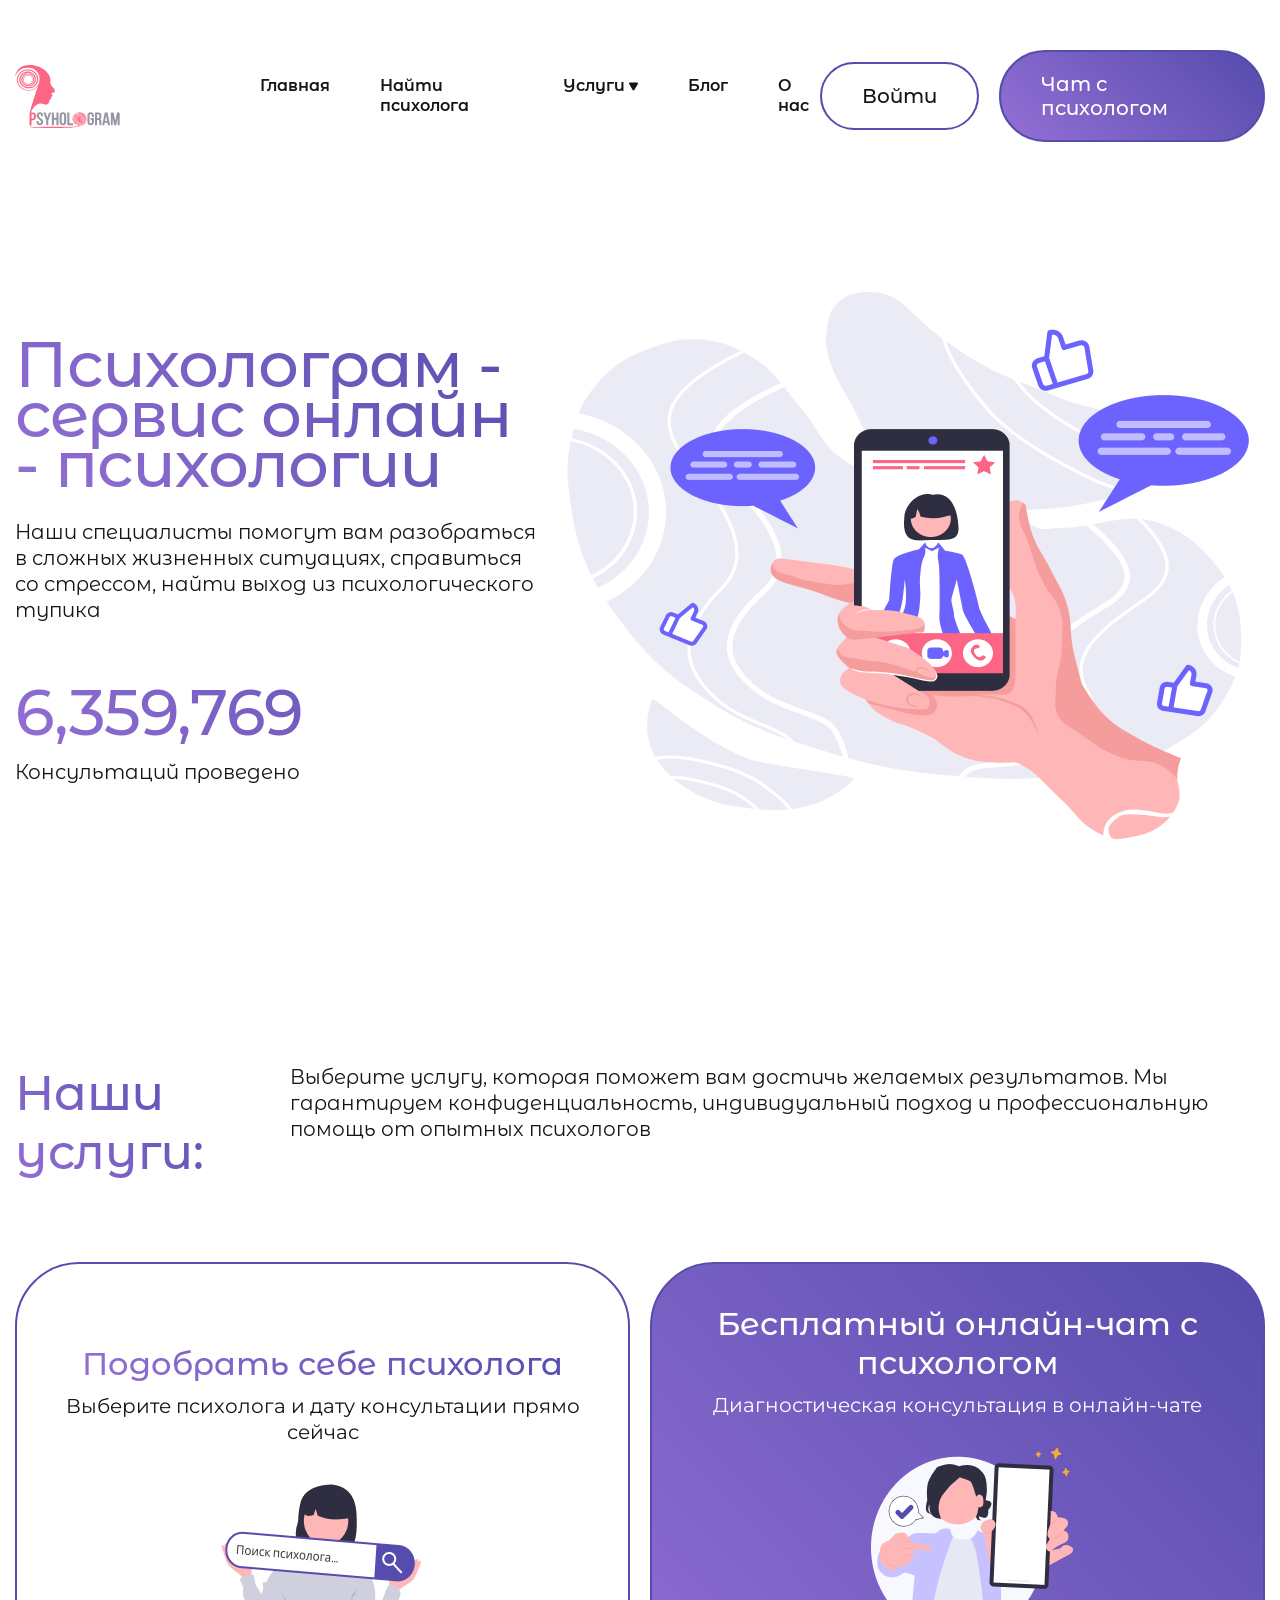
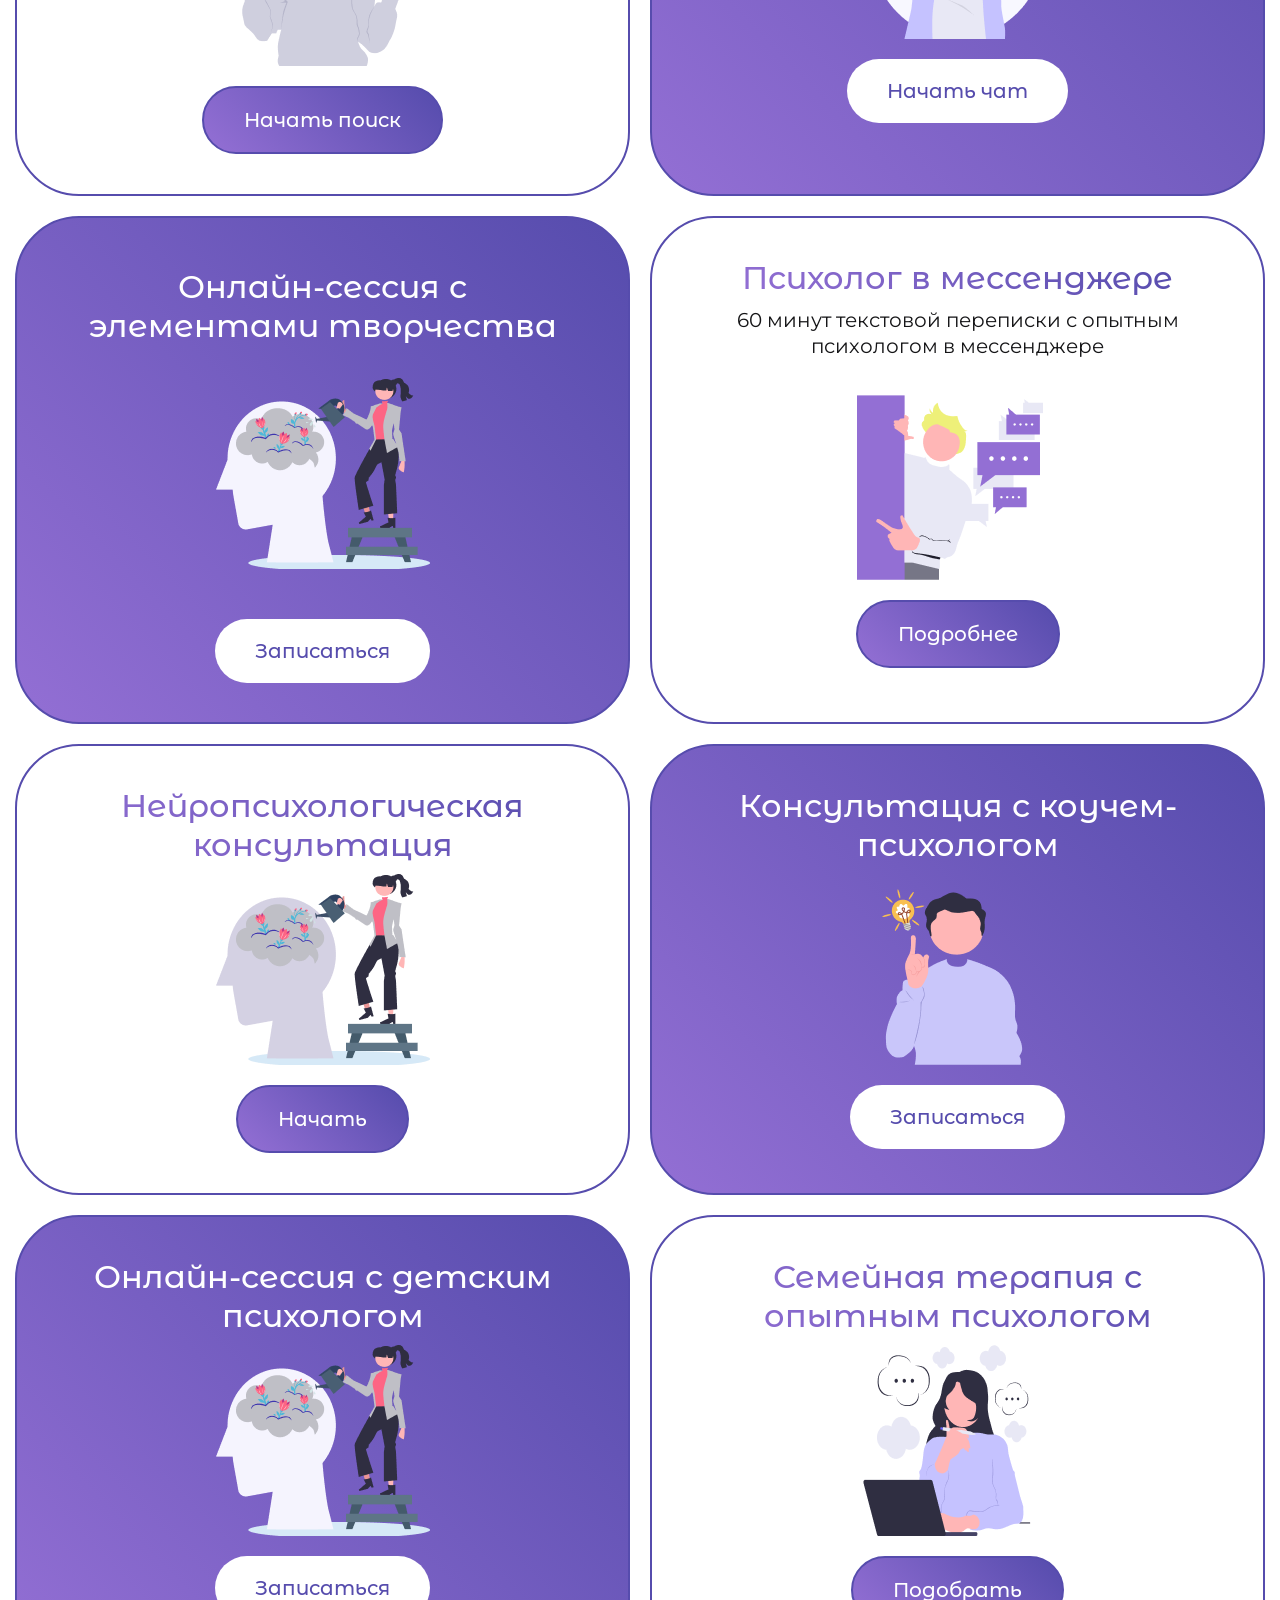
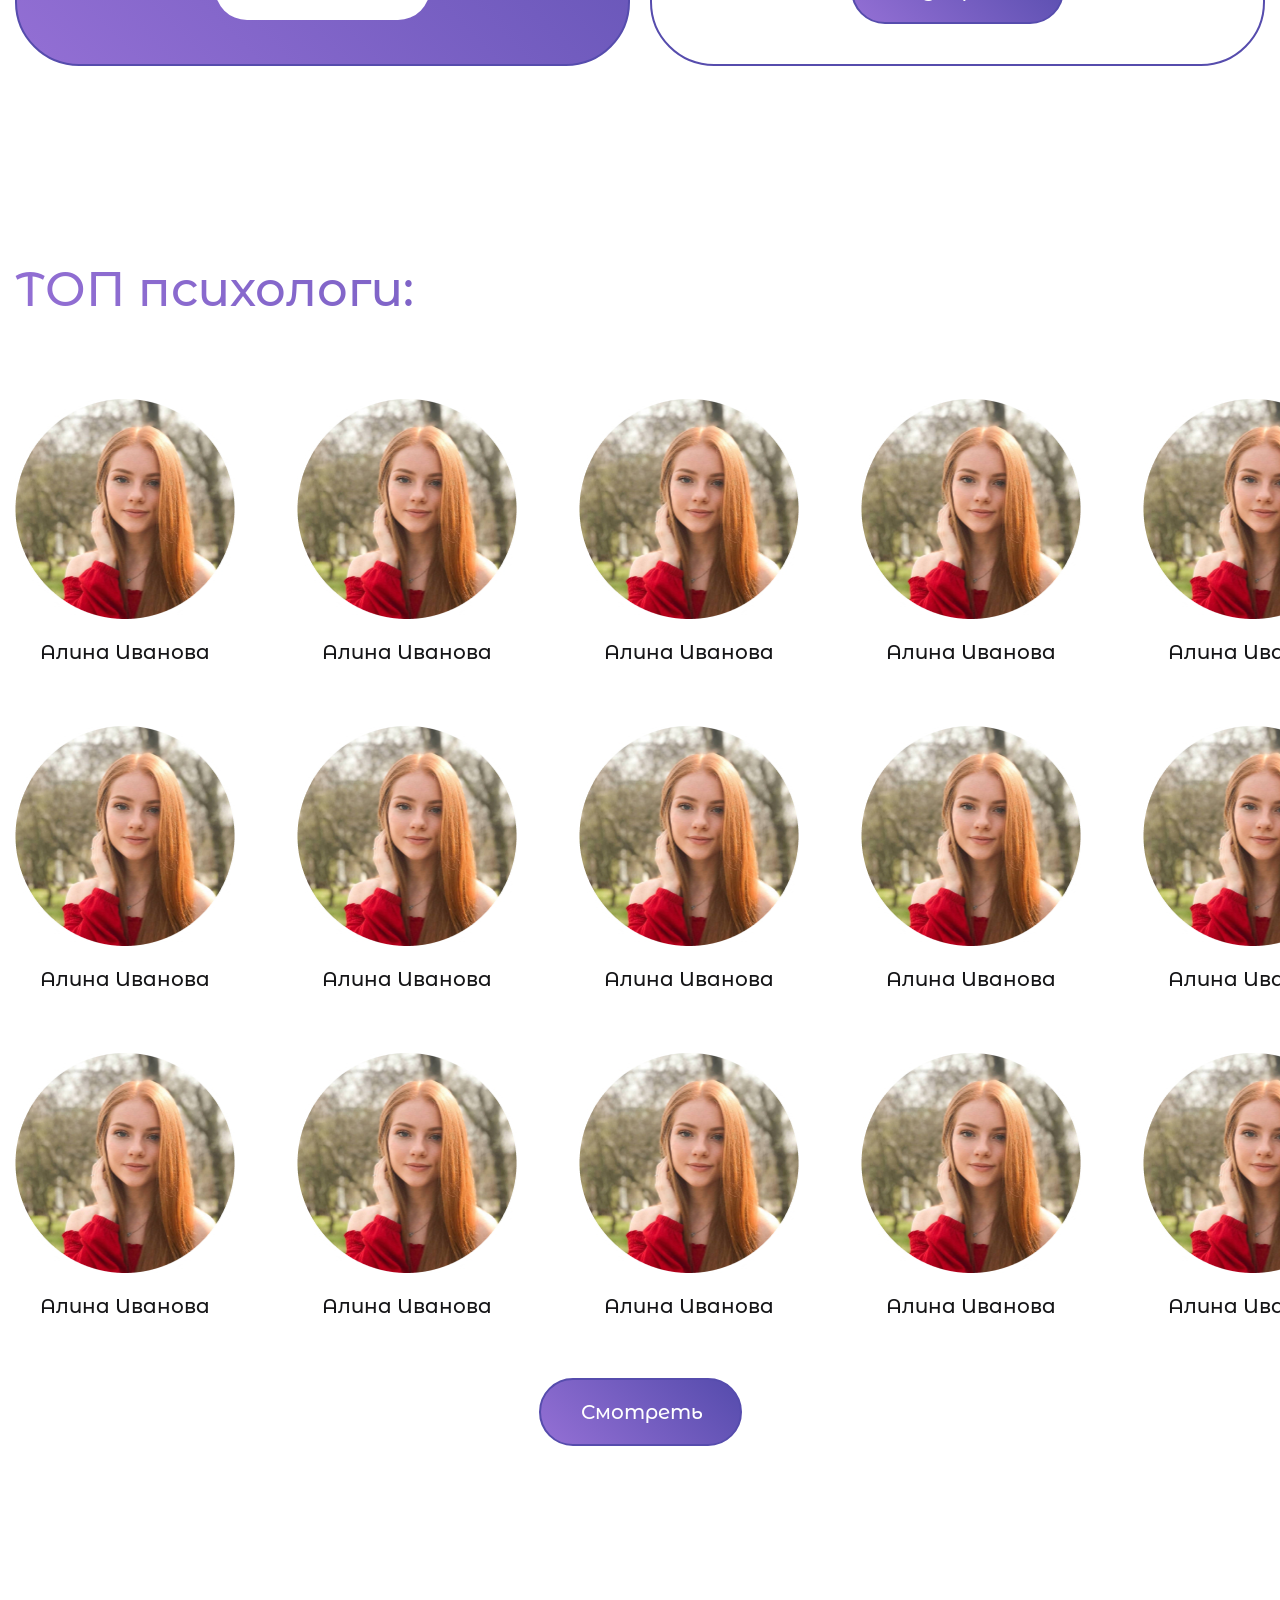
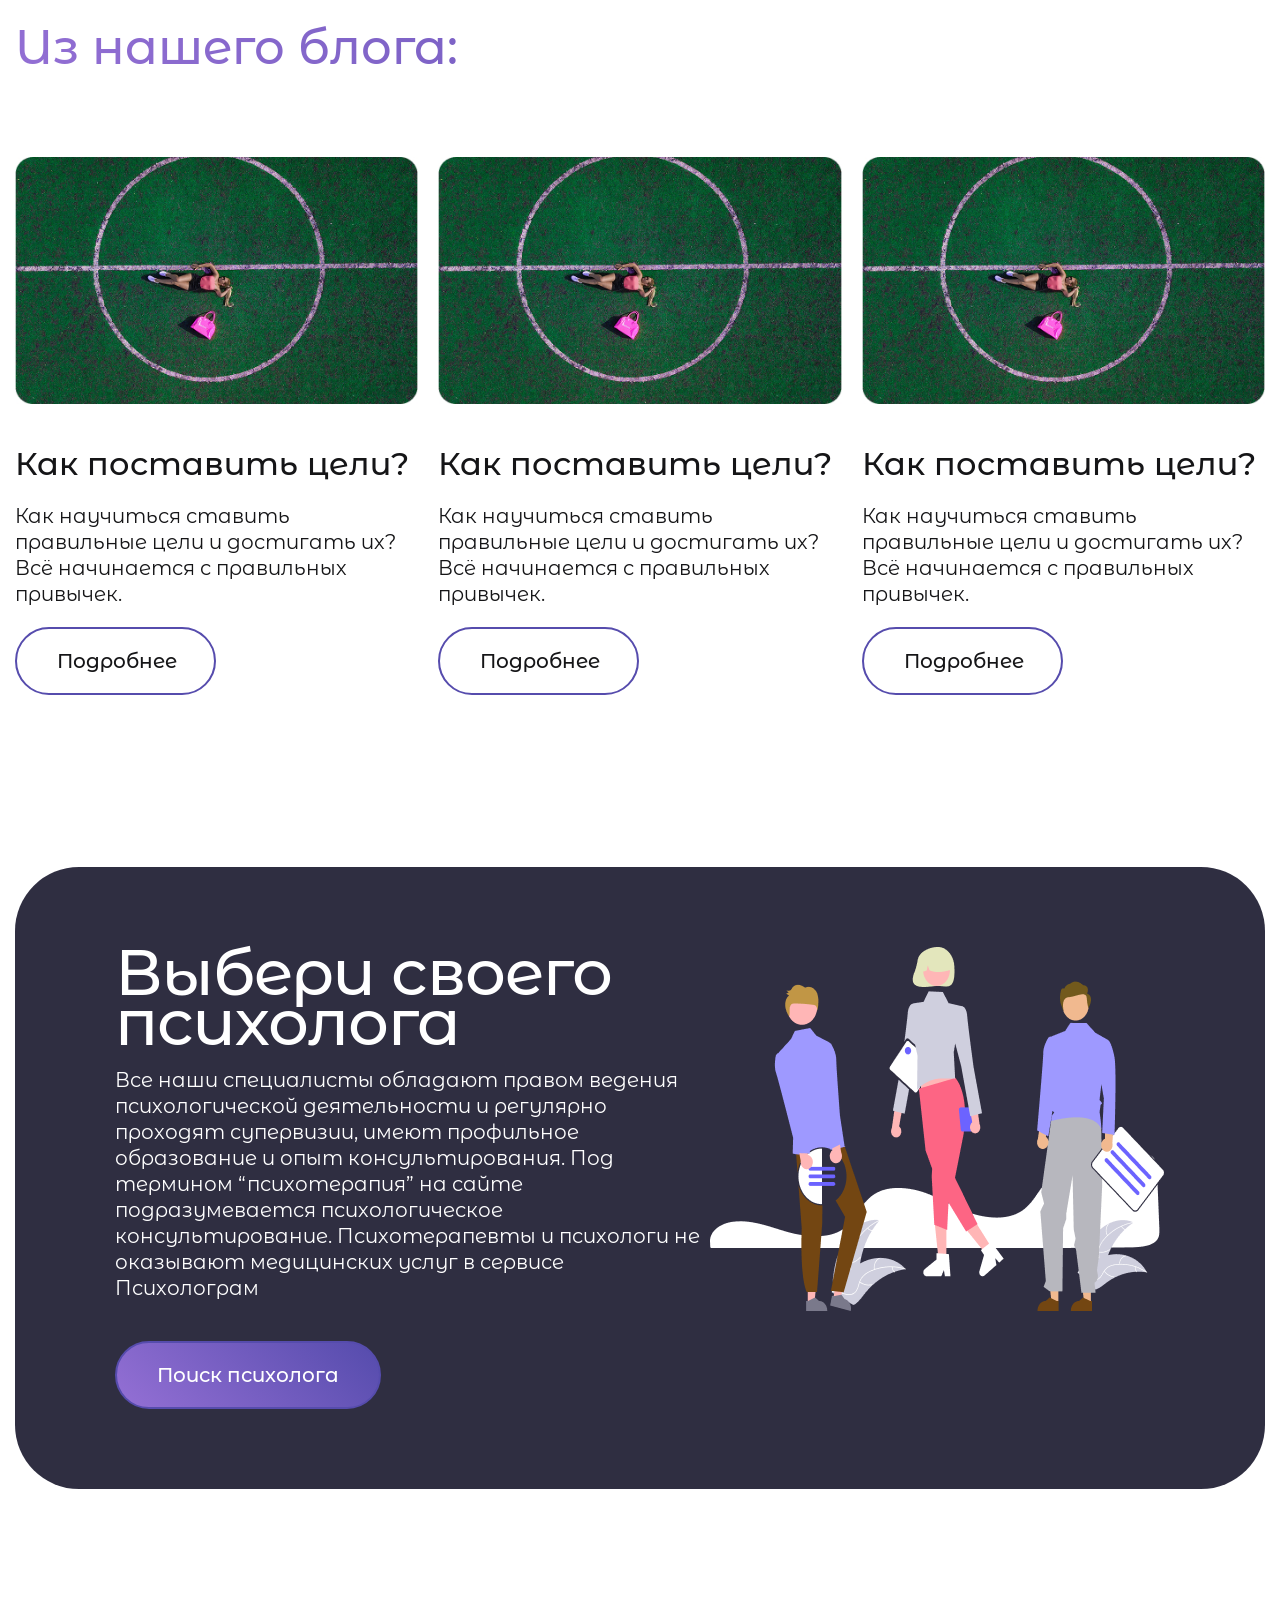
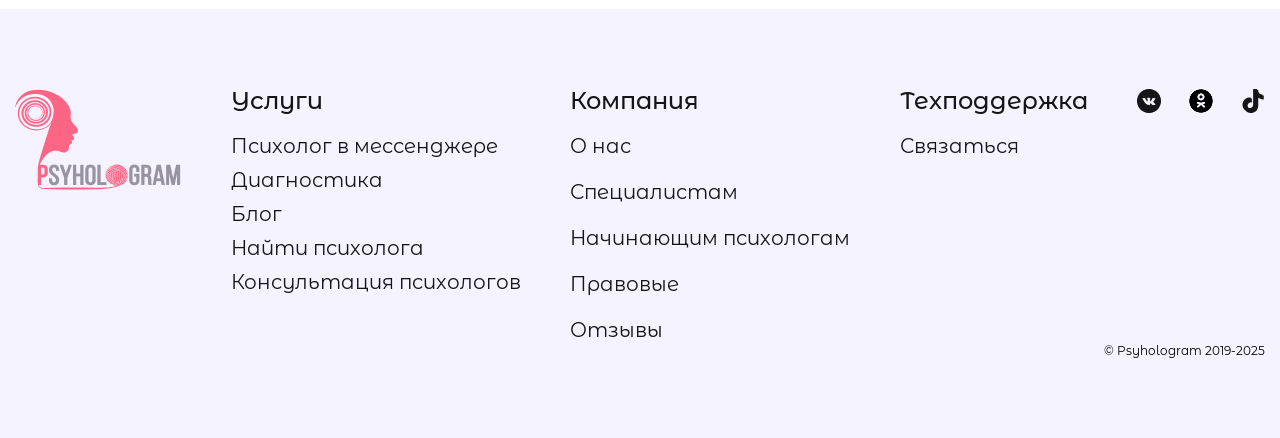
==== index.html @ 6179202c "Created pc version page" ====
<!DOCTYPE html>
<html lang="en">
<head>
  <meta charset="UTF-8">
  <meta name="viewport" content="width=device-width, initial-scale=1.0">
  <title>psyhogram</title>
  <link rel="stylesheet" href="assets/css/main.css">
</head>
<body class="body">
  <div class="wrapper">
    <header class="header">
      <div class="header__inner">
        <div class="header__container container">
          <div class="header__wrap">
            <a class="header__logo" href="#">
              <img src="assets/image/logo.svg" alt="">
            </a>
            <nav class="header__nav">
              <ul class="header__nav-list">
                <li class="header__nav-item">
                  <a href="#" class="header__nav-link text-item text-hover-link">Главная</a>
                </li>
                <li class="header__nav-item">
                  <a href="#" class="header__nav-link text-item text-hover-link">Найти психолога</a>
                </li>
                <li class="header__nav-item">
                  <a href="#" class="header__nav-link text-item header__dropdown text-hover-link">
                    <div class="header__dropdown">
                      Услуги
                      <svg width="9" height="9" viewBox="0 0 9 9" fill="none" xmlns="http://www.w3.org/2000/svg">
                        <path d="M5.36603 8C4.98113 8.66667 4.01887 8.66667 3.63397 8L0.169873 2C-0.215027 1.33333 0.266099 0.5 1.0359 0.5L7.9641 0.5C8.7339 0.5 9.21503 1.33333 8.83013 2L5.36603 8Z" fill="#151517"/>
                      </svg>     
                      <nav class="header__dropdown-nav">
                        <ul class="header__dropdown__list">
                          <li class="header__dropdown__item">
                            <a class="header__dropdown__link text-item text-item-regular" href="#">Психолог в мессенджере</a>
                          </li>
                          <li class="header__dropdown__item">
                            <a class="header__dropdown__link text-item text-item-regular" href="#">Творчество+психолог</a>
                          </li>
                          <li class="header__dropdown__item">
                            <a class="header__dropdown__link text-item text-item-regular" href="#">Семейная терапия</a>
                          </li>
                          <li class="header__dropdown__item">
                            <a class="header__dropdown__link text-item text-item-regular" href="#">Детский психолог</a>
                          </li>
                          <li class="header__dropdown__item">
                            <a class="header__dropdown__link text-item text-item-regular" href="#">Нейропсихолог</a>
                          </li>
                          <li class="header__dropdown__item">
                            <a class="header__dropdown__link text-item text-item-regular" href="#">Психокоучинг</a>
                          </li>
                        </ul>
                      </nav>  
                    </div>                                  
                  </a>
                </li>
                <li class="header__nav-item">
                  <a href="#" class="header__nav-link text-item text-hover-link">Блог</a>
                </li>
                <li class="header__nav-item">
                  <a href="#" class="header__nav-link text-item text-hover-link">О нас</a>
                </li>
              </ul>
            </nav>
          </div>
          <div class="header__btn">
            <a class="header__button button button-transparent" href="#">Войти</a>
            <a class="header__button button button-blueviolet" href="#">Чат с психологом</a>
          </div>
        </div>
      </div>
    </header>
    <main class="main">
      <section class="hero">
        <div class="hero__inner">
          <div class="hero__container container">
            <div class="hero__info">
              <h1 class="hero__title text-title-h1">Психолограм - сервис онлайн - психологии</h1>
              <p class="hero__description text-p">Наши специалисты помогут вам разобраться в сложных жизненных ситуациях, справиться со стрессом, найти выход из психологического тупика </p>
              <div class="hero__stat">
                <span class="hero__stat-number text-title-h1">6,359,769</span>
                <p class="hero__stat-description text-p">Консультаций проведено</p>
              </div>
            </div>
            <div class="hero__img">
              <img src="assets/image/hero.png" alt="">
            </div>
          </div>
        </div>
      </section>
      <section class="services">
        <div class="services__container container">
          <div class="services__head">
            <h2 class="services__title text-title-h2">Наши услуги:</h2>
            <p class="services__description text-p">Выберите услугу, которая поможет вам достичь желаемых результатов. Мы гарантируем конфиденциальность, индивидуальный подход и профессиональную помощь от опытных психологов</p>
          </div>
          <ul class="services__list">
            <li class="services__card services__card-one search__card-white">
              <h3 class="services__card-title text-title-h3">Подобрать себе психолога</h3>
              <p class="services__card-description text-p">Выберите психолога и дату консультации прямо сейчас</p>
              <div class="services__card-image">
                <img src="assets/image/services/1.png" alt="">
              </div>        
              <a class="services__card-link button button-blueviolet" href="#">Начать поиск</a>
            </li>
            <li class="services__card services__card-blue">
              <h3 class="services__card-title text-title-h3">Бесплатный онлайн-чат с психологом </h3>
              <p class="services__card-description text-p">Диагностическая консультация в онлайн-чате</p>
              <div class="services__card-image">
                <img src="assets/image/services/2.png" alt="">
              </div>        
              <a class="services__card-link button button-white" href="#">Начать чат</a>
            </li>
            <li class="services__card services__card-blue services__card-three">
              <h3 class="services__card-title text-title-h3">Онлайн-сессия с элементами творчества</h3>
              <div class="services__card-image">
                <img src="assets/image/services/3.png" alt="">
              </div>        
              <a class="services__card-link button button-white" href="#">Записаться</a>
            </li>
            <li class="services__card search__card-white">
              <h3 class="services__card-title text-title-h3">Психолог в мессенджере</h3>
              <p class="services__card-description text-p">60 минут текстовой переписки с опытным психологом в мессенджере</p>
              <div class="services__card-image">
                <img src="assets/image/services/4.png" alt="">
              </div>        
              <a class="services__card-link button button-blueviolet" href="#">Подробнее</a>
            </li>
            <li class="services__card search__card-white">
              <h3 class="services__card-title text-title-h3">Нейропсихологическая консультация</h3>
              <div class="services__card-image">
                <img src="assets/image/services/5.png" alt="">
              </div>        
              <a class="services__card-link button button-blueviolet" href="#">Начать</a>
            </li>
            <li class="services__card services__card-blue">
              <h3 class="services__card-title text-title-h3">Консультация с коучем-психологом</h3>
              <div class="services__card-image">
                <img src="assets/image/services/6.png" alt="">
              </div>        
              <a class="services__card-link button button-white" href="#">Записаться</a>
            </li>
            <li class="services__card services__card-blue">
              <h3 class="services__card-title text-title-h3">Онлайн-сессия с детским психологом</h3>
              <div class="services__card-image">
                <img src="assets/image/services/3.png" alt="">
              </div>        
              <a class="services__card-link button button-white" href="#">Записаться</a>
            </li>
            <li class="services__card search__card-white">
              <h3 class="services__card-title text-title-h3">Семейная терапия с опытным психологом</h3>
              <div class="services__card-image">
                <img src="assets/image/services/8.png" alt="">
              </div>        
              <a class="services__card-link button button-blueviolet" href="#">Подобрать</a>
            </li>
          </ul>
        </div>
      </section>
      <section class="top-psychologists">
        <div class="top-psychologists__inner">
          <div class="top-psychologists__container container">
            <h2 class="top-psychologists__title text-title-h2">ТОП психологи:</h2>
            <ul class="top-psychologists__list">
              <li class="top-psychologists__list-card">
                <div class="top-psychologists__list-image">
                  <img width="220" height="220" src="assets/image/top-psychologists/1.jpg" alt="">
                </div>
                <span class="top-psychologists__list-name text-p text-p-medium">Алина Иванова</span>
              </li>
              <li class="top-psychologists__list-card">
                <div class="top-psychologists__list-image">
                  <img width="220" height="220" src="assets/image/top-psychologists/1.jpg" alt="">
                </div>
                <span class="top-psychologists__list-name text-p text-p-medium">Алина Иванова</span>
              </li>
              <li class="top-psychologists__list-card">
                <div class="top-psychologists__list-image">
                  <img width="220" height="220" src="assets/image/top-psychologists/1.jpg" alt="">
                </div>
                <span class="top-psychologists__list-name text-p text-p-medium">Алина Иванова</span>
              </li>
              <li class="top-psychologists__list-card">
                <div class="top-psychologists__list-image">
                  <img width="220" height="220" src="assets/image/top-psychologists/1.jpg" alt="">
                </div>
                <span class="top-psychologists__list-name text-p text-p-medium">Алина Иванова</span>
              </li>
              <li class="top-psychologists__list-card">
                <div class="top-psychologists__list-image">
                  <img width="220" height="220" src="assets/image/top-psychologists/1.jpg" alt="">
                </div>
                <span class="top-psychologists__list-name text-p text-p-medium">Алина Иванова</span>
              </li>
              <li class="top-psychologists__list-card">
                <div class="top-psychologists__list-image">
                  <img width="220" height="220" src="assets/image/top-psychologists/1.jpg" alt="">
                </div>
                <span class="top-psychologists__list-name text-p text-p-medium">Алина Иванова</span>
              </li>
              <li class="top-psychologists__list-card">
                <div class="top-psychologists__list-image">
                  <img width="220" height="220" src="assets/image/top-psychologists/1.jpg" alt="">
                </div>
                <span class="top-psychologists__list-name text-p text-p-medium">Алина Иванова</span>
              </li>
              <li class="top-psychologists__list-card">
                <div class="top-psychologists__list-image">
                  <img width="220" height="220" src="assets/image/top-psychologists/1.jpg" alt="">
                </div>
                <span class="top-psychologists__list-name text-p text-p-medium">Алина Иванова</span>
              </li>
              <li class="top-psychologists__list-card">
                <div class="top-psychologists__list-image">
                  <img width="220" height="220" src="assets/image/top-psychologists/1.jpg" alt="">
                </div>
                <span class="top-psychologists__list-name text-p text-p-medium">Алина Иванова</span>
              </li>
              <li class="top-psychologists__list-card">
                <div class="top-psychologists__list-image">
                  <img width="220" height="220" src="assets/image/top-psychologists/1.jpg" alt="">
                </div>
                <span class="top-psychologists__list-name text-p text-p-medium">Алина Иванова</span>
              </li>
              <li class="top-psychologists__list-card">
                <div class="top-psychologists__list-image">
                  <img width="220" height="220" src="assets/image/top-psychologists/1.jpg" alt="">
                </div>
                <span class="top-psychologists__list-name text-p text-p-medium">Алина Иванова</span>
              </li>
              <li class="top-psychologists__list-card">
                <div class="top-psychologists__list-image">
                  <img width="220" height="220" src="assets/image/top-psychologists/1.jpg" alt="">
                </div>
                <span class="top-psychologists__list-name text-p text-p-medium">Алина Иванова</span>
              </li>
              <li class="top-psychologists__list-card">
                <div class="top-psychologists__list-image">
                  <img width="220" height="220" src="assets/image/top-psychologists/1.jpg" alt="">
                </div>
                <span class="top-psychologists__list-name text-p text-p-medium">Алина Иванова</span>
              </li>
              <li class="top-psychologists__list-card">
                <div class="top-psychologists__list-image">
                  <img width="220" height="220" src="assets/image/top-psychologists/1.jpg" alt="">
                </div>
                <span class="top-psychologists__list-name text-p text-p-medium">Алина Иванова</span>
              </li>
              <li class="top-psychologists__list-card">
                <div class="top-psychologists__list-image">
                  <img width="220" height="220" src="assets/image/top-psychologists/1.jpg" alt="">
                </div>
                <span class="top-psychologists__list-name text-p text-p-medium">Алина Иванова</span>
              </li>
            </ul>
            <a class="top-psychologists__link button button-blueviolet" href="#">Смотреть</a>
          </div>
        </div>
      </section>
      <section class="blog">
        <div class="blog__inner">
          <div class="blog__container container">
            <h2 class="blog__title text-title-h2">Из нашего блога:</h2>
            <div class="blog__body">
              <article class="blog__article">
                <div class="blog__article-image">
                  <img width="456" src="assets/image/blog/1.jpg" alt="">
                </div>
                <div class="blog__article-info">
                  <h3 class="blog__article-title text-title-h3">Как поставить цели?</h3>
                  <p class="blog__article-description text-p">Как научиться ставить правильные цели и достигать их? Всё начинается с правильных привычек.</p>
                  <a class="blog__article-link button button-transparent" href="#">Подробнее</a>
                </div>
              </article>
              <article class="blog__article">
                <div class="blog__article-image">
                  <img width="456" src="assets/image/blog/1.jpg" alt="">
                </div>
                <div class="blog__article-info">
                  <h3 class="blog__article-title text-title-h3">Как поставить цели?</h3>
                  <p class="blog__article-description text-p">Как научиться ставить правильные цели и достигать их? Всё начинается с правильных привычек.</p>
                  <a class="blog__article-link button button-transparent" href="#">Подробнее</a>
                </div>
              </article>
              <article class="blog__article">
                <div class="blog__article-image">
                  <img width="456"src="assets/image/blog/1.jpg" alt="">
                </div>
                <div class="blog__article-info">
                  <h3 class="blog__article-title text-title-h3">Как поставить цели?</h3>
                  <p class="blog__article-description text-p">Как научиться ставить правильные цели и достигать их? Всё начинается с правильных привычек.</p>
                  <a class="blog__article-link button button-transparent" href="#">Подробнее</a>
                </div>
              </article>
            </div>
          </div>
        </div>
      </section>
      <section class="search">
        <div class="search__container container">
          <div class="search__card">
            <div class="search__info">
              <h2 class="search__title text-title-h1">Выбери своего психолога</h2>
              <p class="search__description text-p">Все наши специалисты обладают правом ведения психологической деятельности и регулярно проходят супервизии, имеют профильное образование и опыт консультирования. Под термином “психотерапия” на сайте подразумевается психологическое консультирование. Психотерапевты и психологи не оказывают медицинских услуг в сервисе Психолограм</p>
              <a class="search__link button button-blueviolet" href="#">Поиск психолога</a>
            </div>
            <div class="search__image">
              <img src="assets/image/search.png" alt="">
            </div>
          </div>
        </div>
      </section>
    </main>
    <footer class="footer">
      <div class="footer__container container">
        <div class="footer__inner">
          <a class="footer__logo" href="#">
            <img src="assets/image/logo.png" alt="">
          </a>
          <div class="footer__col">
            <span class="text-name">Услуги</span>
            <ul class="footer__list">
              <li class="footer__item">
                <a class="footer__link text-p text-hover-link" href="#">Психолог в мессенджере</a>
              </li>
              <li class="footer__item">
                <a class="footer__link text-p text-hover-link" href="#">Диагностика</a>
              </li>
              <li class="footer__item">
                <a class="footer__link text-p text-hover-link" href="#">Блог</a>
              </li>
              <li class="footer__item">
                <a class="footer__link text-p text-hover-link" href="#">Найти психолога</a>
              </li>
              <li class="footer__item">
                <a class="footer__link text-p text-hover-link" href="#">Консультация психологов</a>
              </li>
            </ul>
          </div>
          <div class="footer__col">
            <span class="text-name">Компания</span>
            <ul class="footer__list footer__list-two">
              <li class="footer__item">
                <a class="footer__link text-p text-hover-link" href="#">О нас</a>
              </li>
              <li class="footer__item">
                <a class="footer__link text-p text-hover-link" href="#">Специалистам</a>
              </li>
              <li class="footer__item">
                <a class="footer__link text-p text-hover-link" href="#">Начинающим психологам</a>
              </li>
              <li class="footer__item">
                <a class="footer__link text-p text-hover-link" href="#">Правовые</a>
              </li>
              <li class="footer__item">
                <a class="footer__link text-p text-hover-link" href="#">Отзывы</a>
              </li>
            </ul>
          </div>
          <div class="footer__col">
            <span class="text-name">Техподдержка</span>
            <ul class="footer__list">
              <li class="footer__item">
                <a class="footer__link text-p text-hover-link" href="#">Связаться</a>
              </li>
            </ul>
          </div>
          <div class="footer__col">
            <ul class="footer__social">
              <li class="footer__social-item">
                <a class="footer__social-link" href="#">
                  <img src="assets/image/social/vk.png" alt="">
                </a>
              </li>
              <li class="footer__social-item">
                <a class="footer__social-link" href="#">
                  <img src="assets/image/social/ok.png" alt="">
                </a>
              </li>
              <li class="footer__social-item">
                <a class="footer__social-link" href="#">
                  <img src="assets/image/social/tiktok.png" alt="">
                </a>
              </li>
            </ul>
          </div>
        </div>
        <p class="footer__copyright">© Psyhologram 2019-2025</p>
      </div>
    </footer>
  </div>
</body>
</html>
---- assets/css/main.css ----
@import url("https://fonts.googleapis.com/css2?family=Montserrat+Alternates:ital,wght@0,100;0,200;0,300;0,400;0,500;0,600;0,700;0,800;0,900;1,100;1,200;1,300;1,400;1,500;1,600;1,700;1,800;1,900&display=swap");
@import url("https://fonts.googleapis.com/css2?family=Montserrat:ital,wght@0,100..900;1,100..900&display=swap");
:root {
  --white-color: #FFFFFF;
  --dark-color: #151517;
  --blueviolet-color: #936FD4;
  --blueviolet-dark-color: #564CAD;
  --transition: .3s ease-in-out;
}

html {
  line-height: 1.15; /* 1 */
}

body {
  margin: 0;
}

main {
  display: block;
}

hr {
  overflow: visible;
  height: 0;
  -webkit-box-sizing: content-box;
          box-sizing: content-box;
}

pre {
  font-family: monospace;
  font-size: 1em;
}

a {
  background-color: transparent;
}

abbr[title] {
  border-bottom: none;
  text-decoration: underline;
  -webkit-text-decoration: underline dotted;
          text-decoration: underline dotted;
}

b,
strong {
  font-weight: bolder;
}

code,
kbd,
samp {
  font-family: monospace;
  font-size: 1em;
}

small {
  font-size: 80%;
}

sub,
sup {
  position: relative;
  vertical-align: baseline;
  font-size: 75%;
  line-height: 0;
}

sub {
  bottom: -0.25em;
}

sup {
  top: -0.5em;
}

img {
  border-style: none;
}

button,
input,
optgroup,
select,
textarea {
  margin: 0; /* 2 */
  font-family: inherit; /* 1 */
  font-size: 100%; /* 1 */
  line-height: 1.15; /* 1 */
}

/**
* Show the overflow in IE.
* 1. Show the overflow in Edge.
*/
button,
input {
  /* 1 */
  overflow: visible;
}

/**
* Remove the inheritance of text transform in Edge, Firefox, and IE.
* 1. Remove the inheritance of text transform in Firefox.
*/
button,
select {
  /* 1 */
  text-transform: none;
}

/**
* Correct the inability to style clickable types in iOS and Safari.
*/
button,
[type=button],
[type=reset],
[type=submit] {
  -webkit-appearance: button;
}

/**
* Remove the inner border and padding in Firefox.
*/
button::-moz-focus-inner,
[type=button]::-moz-focus-inner,
[type=reset]::-moz-focus-inner,
[type=submit]::-moz-focus-inner {
  border-style: none;
  padding: 0;
}

/**
* Restore the focus styles unset by the previous rule.
*/
button:-moz-focusring,
[type=button]:-moz-focusring,
[type=reset]:-moz-focusring,
[type=submit]:-moz-focusring {
  outline: 1px dotted ButtonText;
}

/**
* Correct the padding in Firefox.
*/
fieldset {
  padding: 0.35em 0.75em 0.625em;
}

/**
* 1. Correct the text wrapping in Edge and IE.
* 2. Correct the color inheritance from `fieldset` elements in IE.
* 3. Remove the padding so developers are not caught out when they zero out
*    `fieldset` elements in all browsers.
*/
legend {
  -webkit-box-sizing: border-box;
          box-sizing: border-box; /* 1 */
  color: inherit; /* 2 */
  display: table; /* 1 */
  max-width: 100%; /* 1 */
  padding: 0; /* 3 */
  white-space: normal; /* 1 */
}

/**
* Add the correct vertical alignment in Chrome, Firefox, and Opera.
*/
progress {
  vertical-align: baseline;
}

/**
* Remove the default vertical scrollbar in IE 10+.
*/
textarea {
  overflow: auto;
}

/**
* 1. Add the correct box sizing in IE 10.
* 2. Remove the padding in IE 10.
*/
[type=checkbox],
[type=radio] {
  -webkit-box-sizing: border-box;
          box-sizing: border-box; /* 1 */
  padding: 0; /* 2 */
}

/**
* Correct the cursor style of increment and decrement buttons in Chrome.
*/
[type=number]::-webkit-inner-spin-button,
[type=number]::-webkit-outer-spin-button {
  height: auto;
}

/**
* 1. Correct the odd appearance in Chrome and Safari.
* 2. Correct the outline style in Safari.
*/
[type=search] {
  -webkit-appearance: textfield; /* 1 */
  outline-offset: -2px; /* 2 */
}

/**
* Remove the inner padding in Chrome and Safari on macOS.
*/
[type=search]::-webkit-search-decoration {
  -webkit-appearance: none;
}

/**
* 1. Correct the inability to style clickable types in iOS and Safari.
* 2. Change font properties to `inherit` in Safari.
*/
::-webkit-file-upload-button {
  -webkit-appearance: button; /* 1 */
  font: inherit; /* 2 */
}

/* Interactive
  ========================================================================== */
/*
* Add the correct display in Edge, IE 10+, and Firefox.
*/
details {
  display: block;
}

/*
* Add the correct display in all browsers.
*/
summary {
  display: list-item;
}

/* Misc
  ========================================================================== */
/**
* Add the correct display in IE 10+.
*/
template {
  display: none;
}

/**
* Add the correct display in IE 10.
*/
[hidden] {
  display: none;
}

* {
  padding: 0;
  margin: 0;
  border: 0;
}

*, *:before, *:after {
  -webkit-box-sizing: border-box;
  box-sizing: border-box;
}

:focus, :active {
  outline: none;
}

a:focus, a:active {
  outline: none;
}

nav, footer, header, aside {
  display: block;
}

html, body {
  height: 100%;
  width: 100%;
  font-size: 100%;
  line-height: 1;
  -ms-text-size-adjust: 100%;
  -moz-text-size-adjust: 100%;
  -webkit-text-size-adjust: 100%;
}

input, button, textarea {
  font-family: inherit;
}

input::-ms-clear {
  display: none;
}

button {
  cursor: pointer;
}

button::-moz-focus-inner {
  padding: 0;
  border: 0;
}

a, a:visited {
  text-decoration: none;
}

a:hover {
  text-decoration: none;
}

ul li {
  list-style: none;
}

img {
  vertical-align: top;
}

h1, h2, h3, h4, h5, h6 {
  font-size: inherit;
  font-weight: inherit;
}

a {
  color: inherit;
}

.text-title-h1 {
  font-size: 64px;
  font-weight: 500;
  line-height: 50px;
  letter-spacing: -1px;
  background: linear-gradient(48.65deg, rgb(147, 111, 212), rgb(86, 76, 173));
  -webkit-background-clip: text;
  -webkit-text-fill-color: transparent;
  background-clip: text;
  text-fill-color: transparent;
}
.text-title-h2 {
  background: linear-gradient(48.01deg, rgb(147, 111, 212), rgb(86, 76, 173));
  -webkit-background-clip: text;
  -webkit-text-fill-color: transparent;
  background-clip: text;
  text-fill-color: transparent;
  font-size: 48px;
  font-weight: 500;
  line-height: 59px;
  letter-spacing: 0%;
}
.text-title-h3 {
  background: linear-gradient(48.01deg, rgb(147, 111, 212), rgb(86, 76, 173));
  -webkit-background-clip: text;
  -webkit-text-fill-color: transparent;
  background-clip: text;
  text-fill-color: transparent;
  font-size: 32px;
  font-weight: 500;
  line-height: 39px;
  letter-spacing: 0%;
}
.text-p {
  color: var(--dark-color);
  font-size: 20px;
  font-weight: 400;
  line-height: 26px;
  letter-spacing: 0px;
}
.text-p-medium {
  font-weight: 500;
  line-height: 24px;
}
.text-item {
  color: var(--dark-color);
  font-size: 16px;
  font-weight: 600;
  line-height: 20px;
  letter-spacing: 0%;
}
.text-item-regular {
  font-weight: 500;
}
.text-name {
  color: var(--dark-color);
  font-size: 24px;
  font-weight: 500;
  line-height: 24px;
}
.text-hover-link {
  -webkit-transition: all var(--transition);
  transition: all var(--transition);
}
.text-hover-link:hover {
  color: var(--blueviolet-dark-color);
}

.button {
  padding: 20px 40px;
  font-size: 20px;
  font-weight: 500;
  line-height: 24px;
  letter-spacing: 0%;
  -webkit-transition: all var(--transition);
  transition: all var(--transition);
}
.button-blueviolet {
  color: var(--white-color);
  border-radius: 100px;
  background: linear-gradient(223.83deg, rgb(86, 76, 173) 1.947%, rgb(147, 111, 212) 98.053%);
  -webkit-transition: all var(--transition);
  transition: all var(--transition);
  border: 2px solid var(--blueviolet-dark-color);
}
.button-blueviolet:hover {
  color: var(--dark-color);
  border-radius: 100px;
  background: var(--white-color);
  border: 2px solid var(--blueviolet-dark-color);
}
.button-transparent {
  color: var(--dark-color);
  background-color: var(--white-color);
  border-radius: 100px;
  border: 2px solid var(--blueviolet-dark-color);
  -webkit-transition: all var(--transition);
  transition: all var(--transition);
}
.button-transparent:hover {
  color: var(--white-color);
  background: linear-gradient(223.83deg, rgb(86, 76, 173) 1.947%, rgb(147, 111, 212) 98.053%);
}
.button-white {
  background-color: #FFFFFF;
  border-radius: 100px;
  padding: 20px 40px;
  color: var(--blueviolet-dark-color);
  -webkit-transition: all var(--transition);
  transition: all var(--transition);
}
.button-white:hover {
  color: var(--white-color);
  background: linear-gradient(223.83deg, rgb(86, 76, 173) 1.947%, rgb(147, 111, 212) 98.053%);
}

.body {
  font-family: "Montserrat Alternates", sans-serif;
}

.wrapper {
  width: 100%;
  min-height: 100%;
}

.container {
  margin: 0 auto;
  padding: 0 15px;
  max-width: 1438px;
  height: 100%;
}

.header {
  padding: 50px 0 115px;
}
.header__container {
  display: -webkit-box;
  display: -ms-flexbox;
  display: flex;
  -webkit-box-align: center;
      -ms-flex-align: center;
          align-items: center;
  -webkit-box-pack: justify;
      -ms-flex-pack: justify;
          justify-content: space-between;
}
.header__wrap {
  display: -webkit-box;
  display: -ms-flexbox;
  display: flex;
  -webkit-box-align: center;
      -ms-flex-align: center;
          align-items: center;
  gap: 140px;
}
.header__nav-list {
  display: -webkit-box;
  display: -ms-flexbox;
  display: flex;
  gap: 50px;
}
.header__nav-link {
  position: relative;
}
.header__dropdown {
  display: -webkit-box;
  display: -ms-flexbox;
  display: flex;
  -webkit-box-align: center;
      -ms-flex-align: center;
          align-items: center;
  position: relative;
  gap: 4px;
}
.header__dropdown svg path {
  -webkit-transition: all var(--transition);
  transition: all var(--transition);
}
.header__dropdown:hover path {
  fill: var(--blueviolet-dark-color);
}
.header__dropdown:hover .header__dropdown-nav {
  opacity: 1;
  visibility: visible;
  -webkit-transition-delay: 0.3s;
          transition-delay: 0.3s;
}
.header__dropdown-nav {
  position: absolute;
  top: 100%;
  right: 50%;
  -webkit-transform: translateX(50%);
      -ms-transform: translateX(50%);
          transform: translateX(50%);
  width: 249px;
  opacity: 0;
  visibility: hidden;
  -webkit-transition: opacity 0.3s ease, visibility 0s 0.3s;
  transition: opacity 0.3s ease, visibility 0s 0.3s;
}
.header__dropdown__list {
  display: -webkit-inline-box;
  display: -ms-inline-flexbox;
  display: inline-flex;
  -webkit-box-orient: vertical;
  -webkit-box-direction: normal;
      -ms-flex-direction: column;
          flex-direction: column;
  gap: 5px;
}
.header__dropdown__item {
  display: -webkit-inline-box;
  display: -ms-inline-flexbox;
  display: inline-flex;
  -webkit-box-pack: center;
      -ms-flex-pack: center;
          justify-content: center;
}
.header__dropdown__link {
  display: -webkit-box;
  display: -ms-flexbox;
  display: flex;
  -webkit-box-align: center;
      -ms-flex-align: center;
          align-items: center;
  -webkit-box-pack: center;
      -ms-flex-pack: center;
          justify-content: center;
  padding: 0 16px;
  height: 36px;
  border: 1px solid var(--blueviolet-dark-color);
  border-radius: 100px;
  background-color: var(--white-color);
  -webkit-transition: all var(--transition);
  transition: all var(--transition);
}
.header__dropdown__link:hover {
  color: var(--white-color);
  background-color: var(--blueviolet-dark-color);
}
.header__btn {
  display: -webkit-box;
  display: -ms-flexbox;
  display: flex;
  -webkit-box-align: center;
      -ms-flex-align: center;
          align-items: center;
  gap: 20px;
}

.hero {
  padding-bottom: 198px;
}
.hero__container {
  display: -webkit-box;
  display: -ms-flexbox;
  display: flex;
  -webkit-box-align: center;
      -ms-flex-align: center;
          align-items: center;
  -webkit-box-pack: justify;
      -ms-flex-pack: justify;
          justify-content: space-between;
}
.hero__info {
  max-width: 592px;
}
.hero__title {
  margin-bottom: 30px;
}
.hero__description {
  margin-bottom: 50px;
}
.hero__stat {
  display: -webkit-box;
  display: -ms-flexbox;
  display: flex;
  -webkit-box-orient: vertical;
  -webkit-box-direction: normal;
      -ms-flex-direction: column;
          flex-direction: column;
  gap: 8px;
}
.hero__stat-number {
  line-height: 78px;
}

.services {
  padding-bottom: 194px;
}
.services__head {
  display: -webkit-box;
  display: -ms-flexbox;
  display: flex;
  -webkit-box-pack: justify;
      -ms-flex-pack: justify;
          justify-content: space-between;
  gap: 80px;
  margin-bottom: 80px;
}
.services__description {
  max-width: 975px;
}
.services__list {
  display: grid;
  gap: 20px;
  grid-template-columns: repeat(2, 1fr);
}
.services__card {
  display: -webkit-box;
  display: -ms-flexbox;
  display: flex;
  -webkit-box-orient: vertical;
  -webkit-box-direction: normal;
      -ms-flex-direction: column;
          flex-direction: column;
  -webkit-box-align: center;
      -ms-flex-align: center;
          align-items: center;
  text-align: center;
  padding: 40px 47px;
  border: 2px solid var(--blueviolet-dark-color);
  border-radius: 64px;
}
.services__card-one {
  padding: 80px 47px 40px;
}
.services__card-three {
  padding: 49px 53px 39px;
}
.services__card-three .services__card-title {
  margin-bottom: 33px;
}
.services__card-three img {
  margin-bottom: 30px;
}
.services__card-blue {
  background: linear-gradient(225.58deg, rgb(86, 76, 173) 0.298%, rgb(147, 111, 212) 99.702%);
}
.services__card-blue .services__card-title {
  background: none;
  -webkit-text-fill-color: var(--white-color);
}
.services__card-blue .services__card-description {
  color: var(--white-color);
}
.services__card-title {
  margin-bottom: 10px;
}
.services__card-description {
  margin-bottom: 30px;
  font-family: "Montserrat", sans-serif;
}
.services__card-image {
  margin-bottom: 20px;
}
.services__card-link {
  display: inline-block;
}

.top-psychologists {
  padding-bottom: 172px;
}
.top-psychologists__title {
  margin-bottom: 80px;
}
.top-psychologists__list {
  display: grid;
  grid-template-columns: repeat(5, 1fr);
  gap: 62px;
  margin-bottom: 60px;
}
.top-psychologists__list-card {
  display: -webkit-box;
  display: -ms-flexbox;
  display: flex;
  -webkit-box-orient: vertical;
  -webkit-box-direction: normal;
      -ms-flex-direction: column;
          flex-direction: column;
  -webkit-box-align: center;
      -ms-flex-align: center;
          align-items: center;
  gap: 21px;
}
.top-psychologists__link {
  display: block;
  max-width: 203px;
  margin: 0 auto;
}

.blog {
  padding-bottom: 172px;
}
.blog__title {
  margin-bottom: 80px;
}
.blog__body {
  display: grid;
  grid-template-columns: repeat(3, 1fr);
  gap: 20px;
}
.blog__article {
  max-width: 100%;
}
.blog__article-image {
  margin-bottom: 40px;
  max-width: 100%;
}
.blog__article-image img {
  width: 100%;
}
.blog__article-info {
  display: -webkit-box;
  display: -ms-flexbox;
  display: flex;
  -webkit-box-orient: vertical;
  -webkit-box-direction: normal;
      -ms-flex-direction: column;
          flex-direction: column;
  gap: 20px;
}
.blog__article-title {
  color: var(--dark-color);
  background: none;
  -webkit-text-fill-color: var(--dark-color);
}
.blog__article-link {
  display: inline-block;
  max-width: 201px;
}

.search {
  padding-bottom: 120px;
}
.search__card {
  display: -webkit-box;
  display: -ms-flexbox;
  display: flex;
  -webkit-box-pack: justify;
      -ms-flex-pack: justify;
          justify-content: space-between;
  padding: 80px 100px;
  border-radius: 64px;
  background: #2f2e41;
}
.search__info {
  max-width: 614px;
}
.search__title {
  margin-bottom: 20px;
  color: var(--white-color);
  background: none;
  -webkit-text-fill-color: var(--white-color);
}
.search__description {
  margin-bottom: 40px;
  color: var(--white-color);
}
.search__link {
  display: inline-block;
}

.footer {
  padding: 80px 0;
  background: rgb(244, 243, 255);
}
.footer__inner {
  display: -webkit-box;
  display: -ms-flexbox;
  display: flex;
  -webkit-box-pack: justify;
      -ms-flex-pack: justify;
          justify-content: space-between;
}
.footer__col span {
  display: inline-block;
  margin-bottom: 20px;
}
.footer__list {
  display: -webkit-box;
  display: -ms-flexbox;
  display: flex;
  -webkit-box-orient: vertical;
  -webkit-box-direction: normal;
      -ms-flex-direction: column;
          flex-direction: column;
  gap: 8px;
}
.footer__list-two {
  gap: 20px;
}
.footer__social {
  display: -webkit-box;
  display: -ms-flexbox;
  display: flex;
  -webkit-box-align: center;
      -ms-flex-align: center;
          align-items: center;
  gap: 28px;
}
.footer__copyright {
  text-align: right;
  color: rgb(0, 0, 0);
  font-size: 12px;
  font-weight: 400;
  line-height: 15px;
}
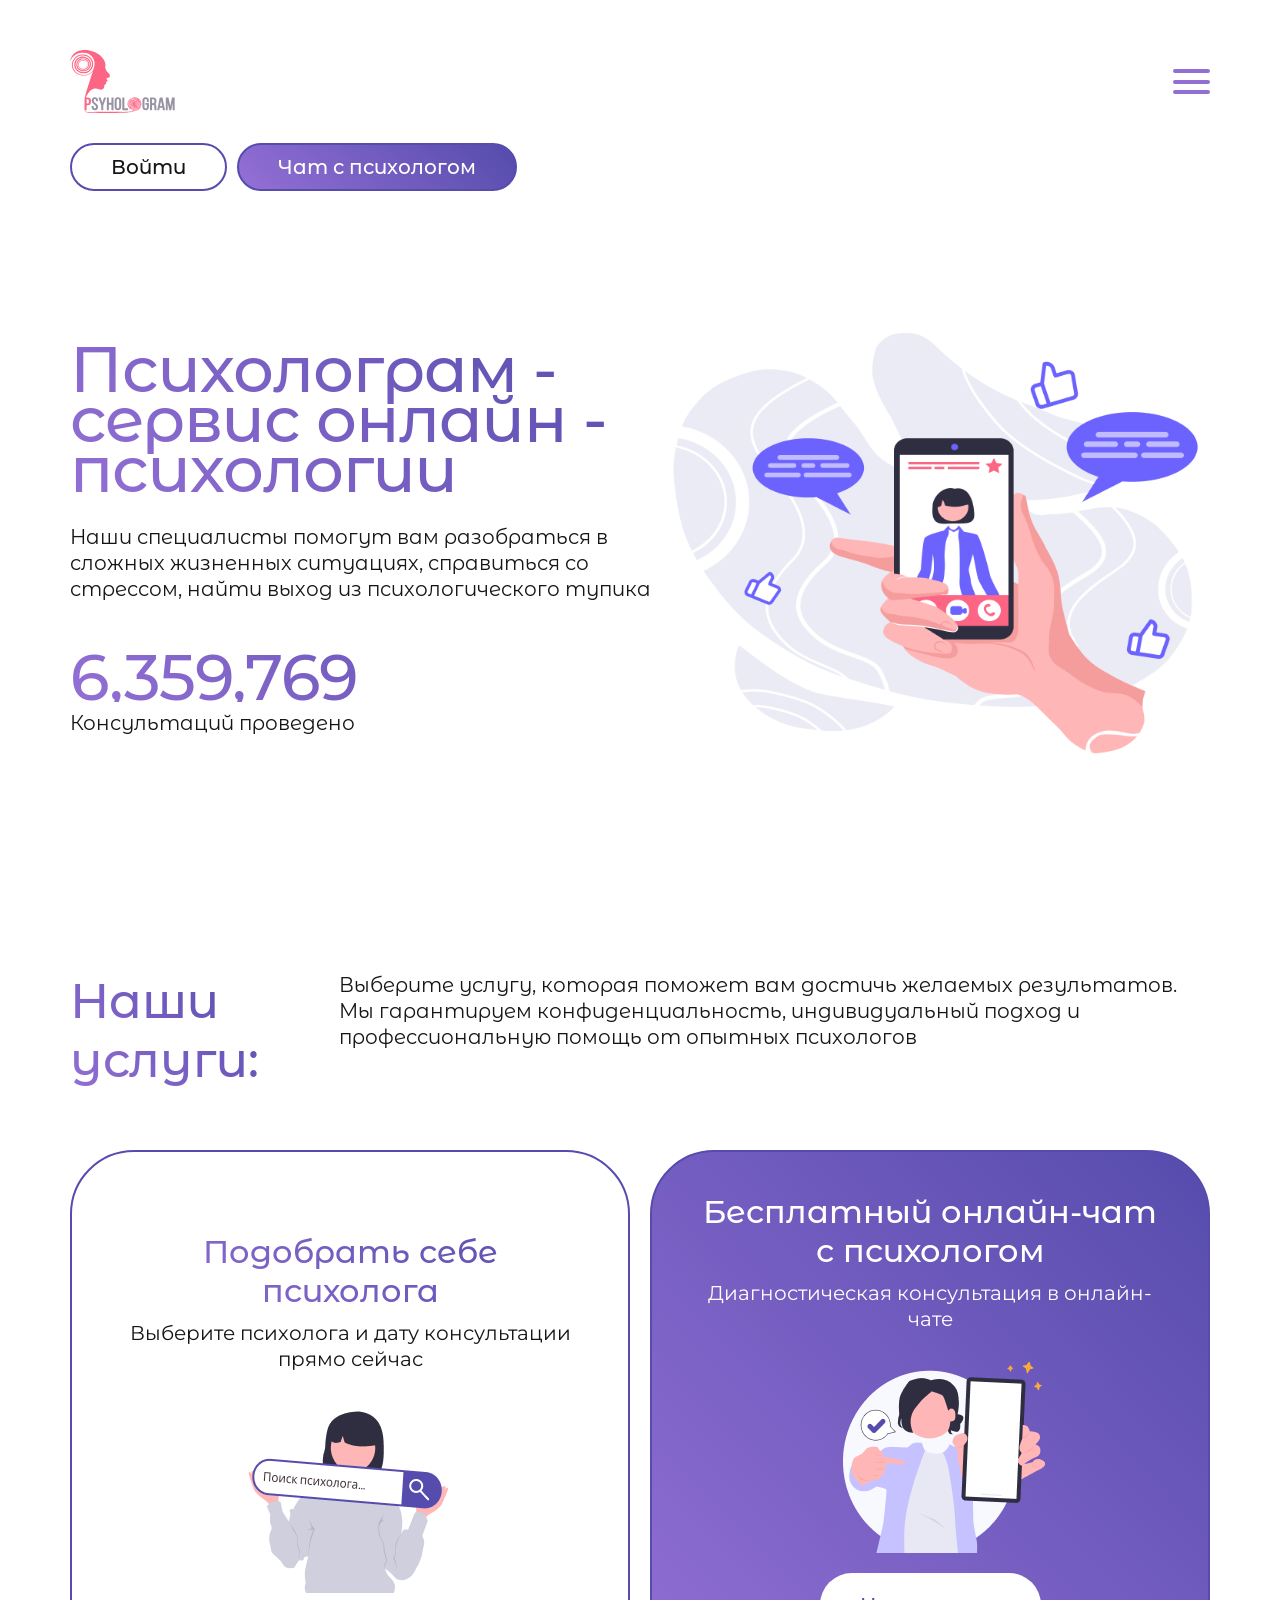
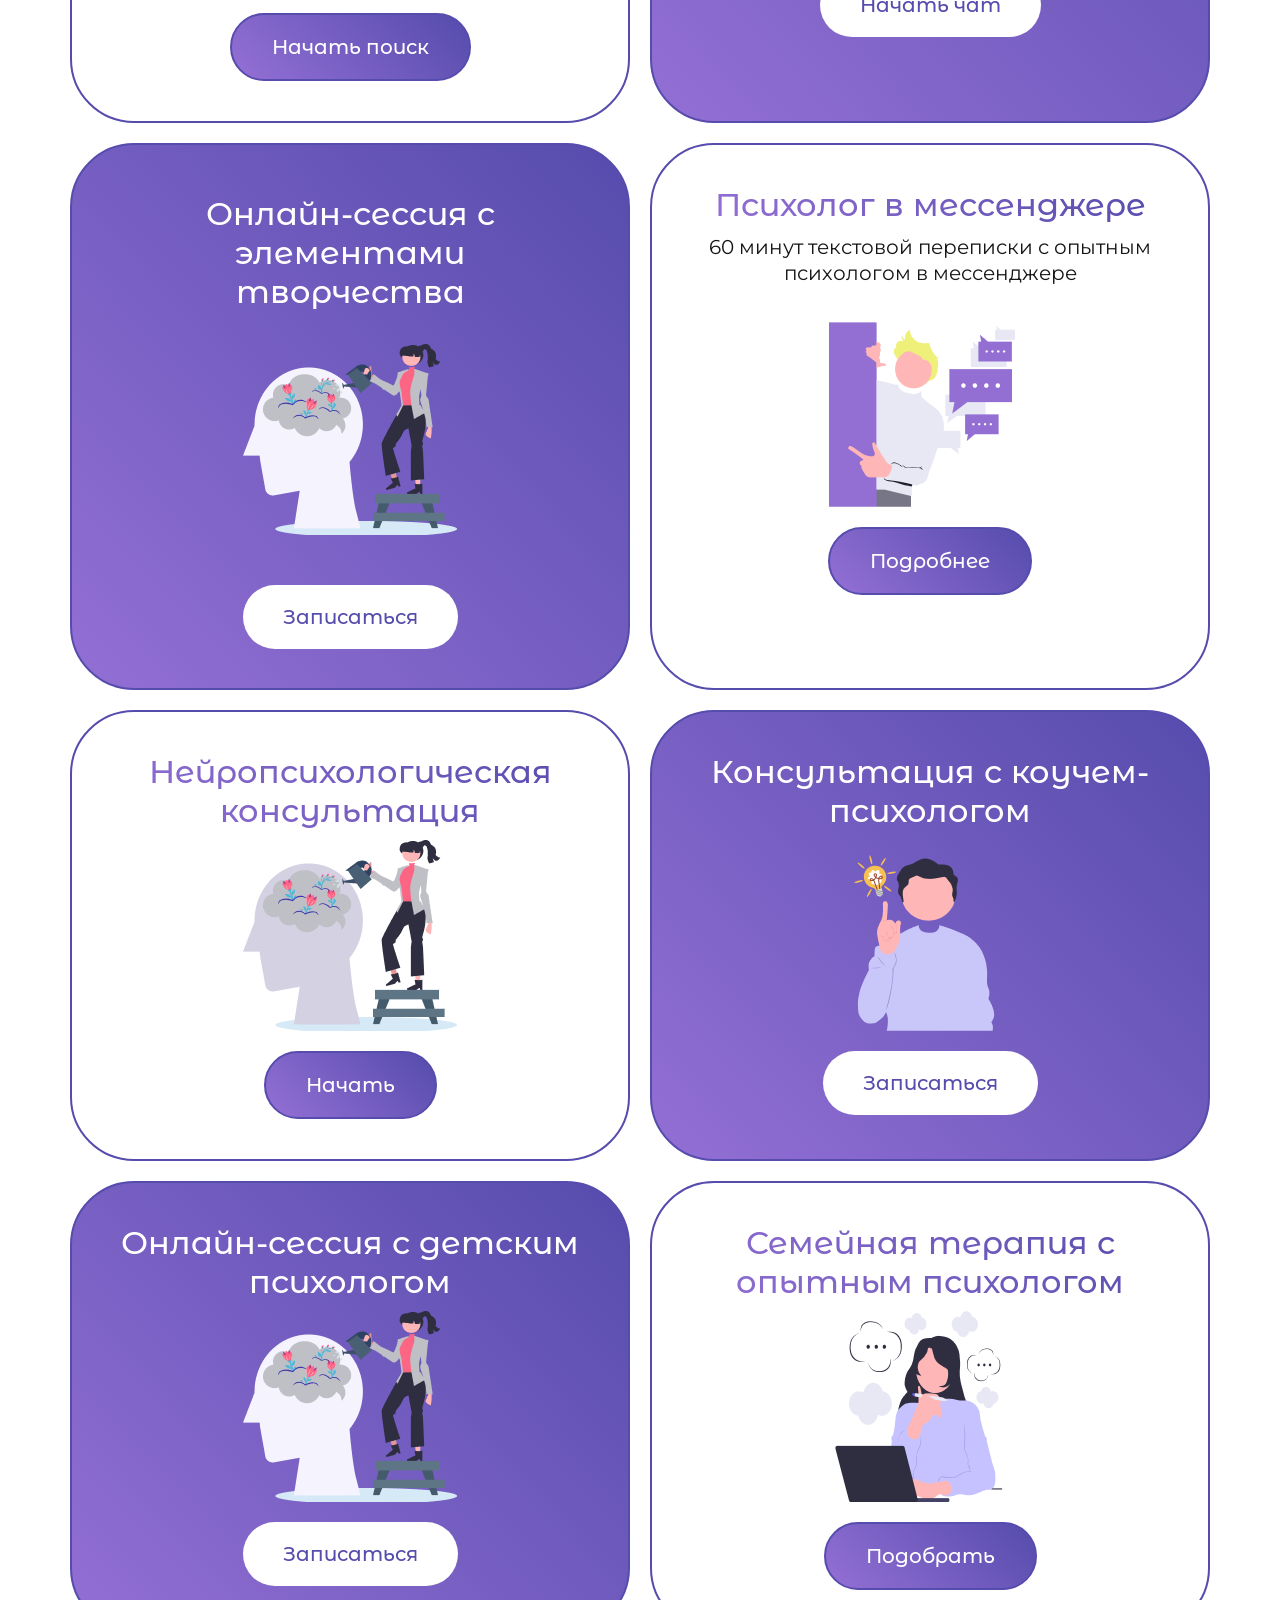
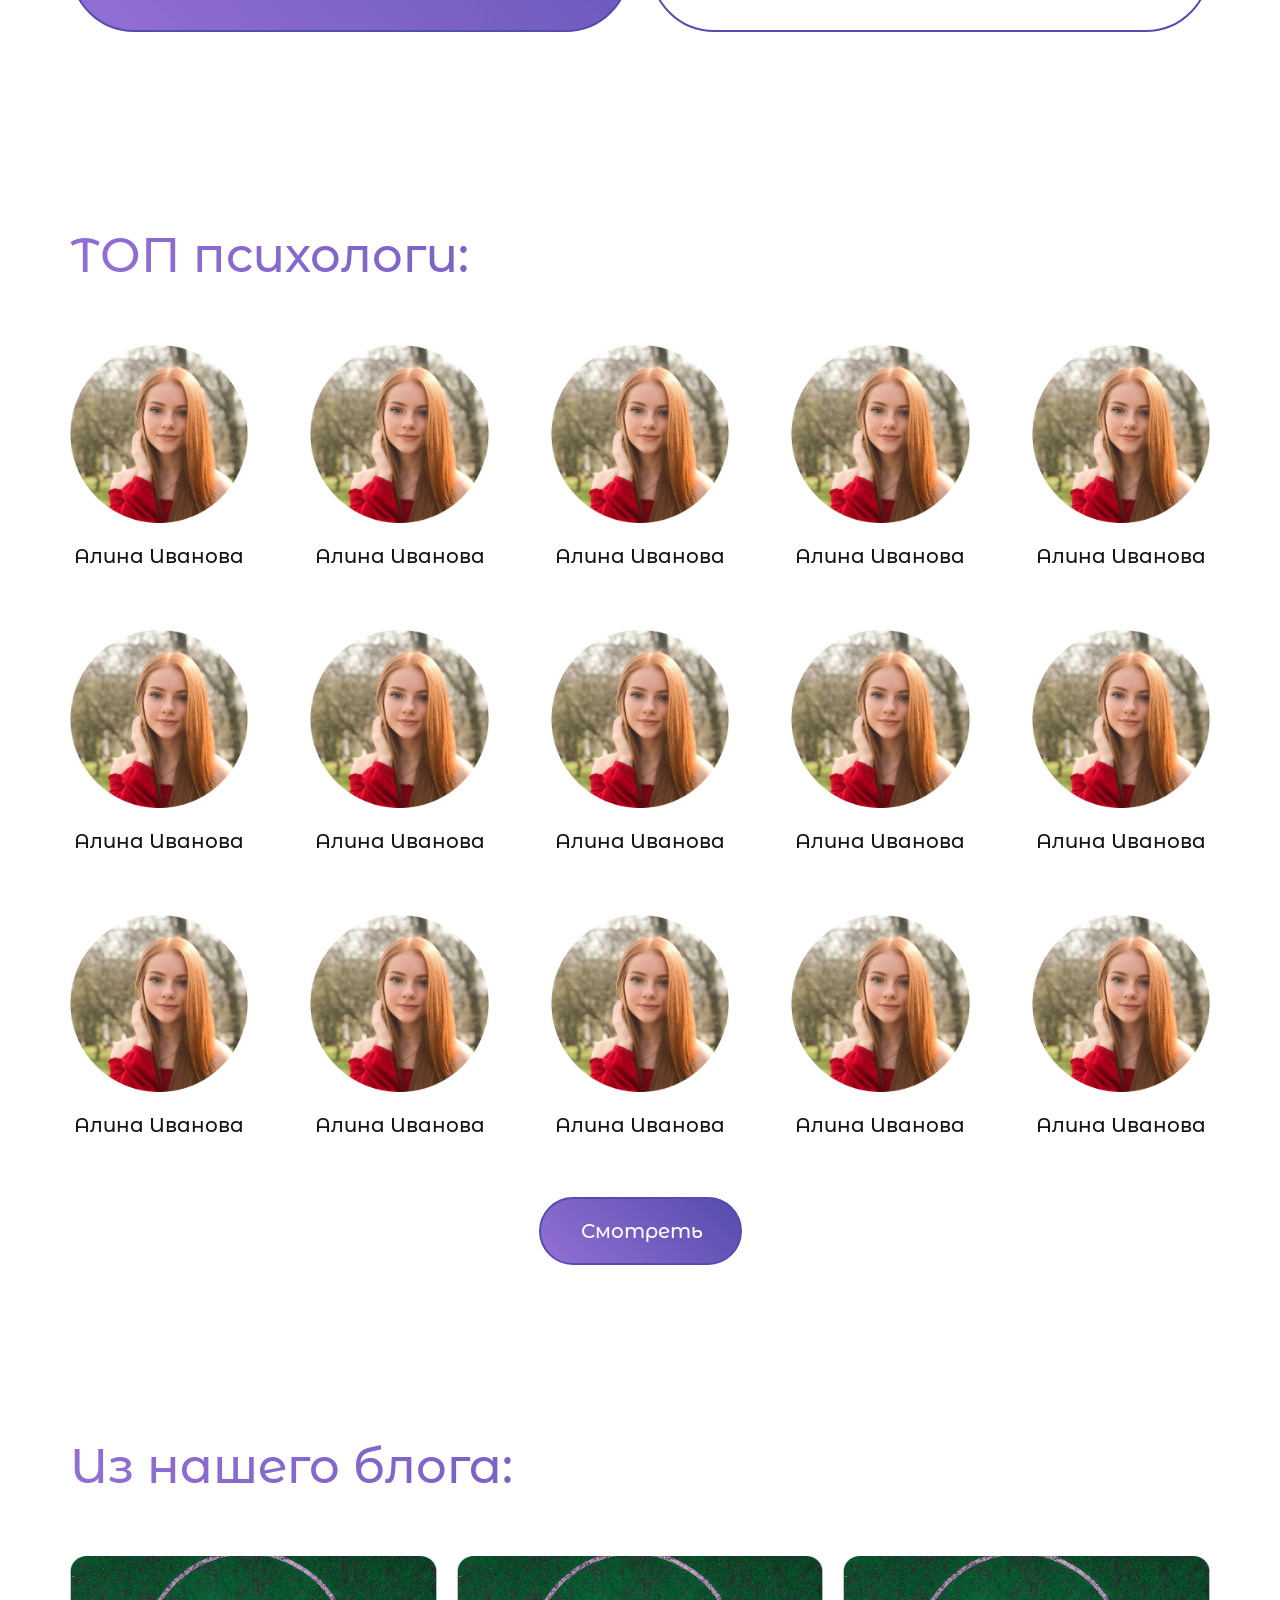
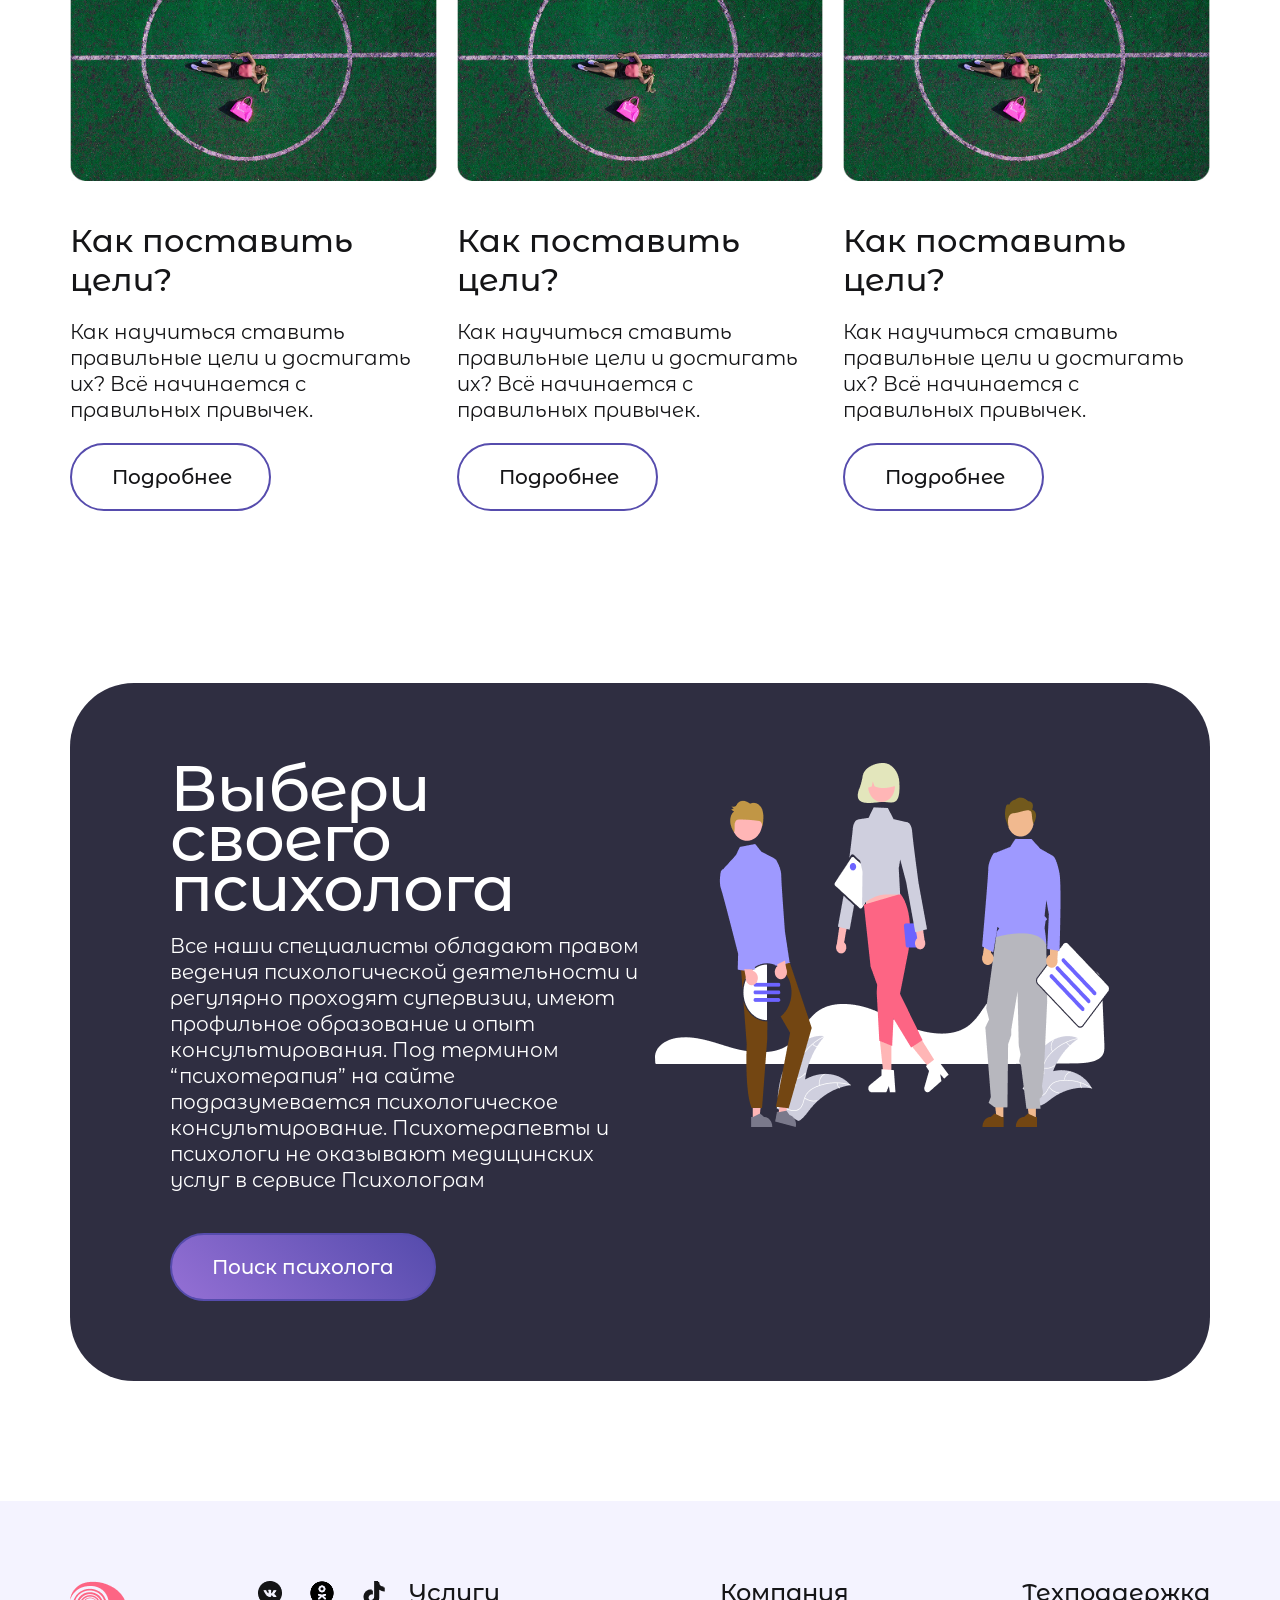
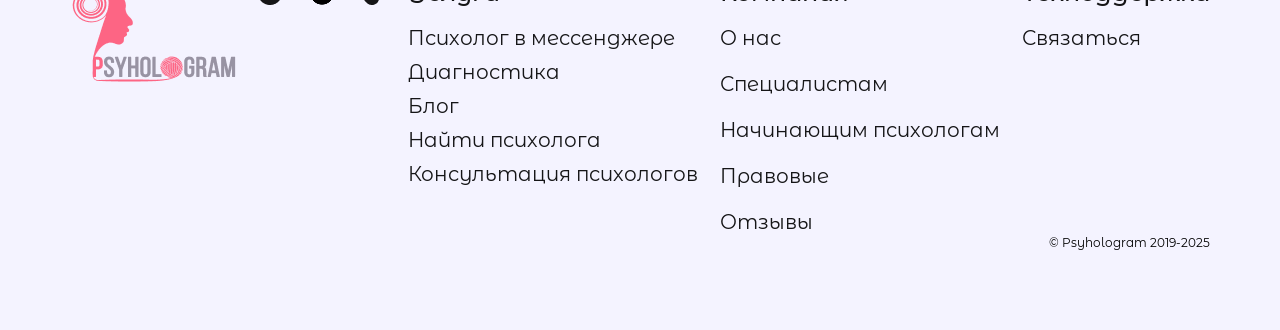
==== commit 50d22a3f: "Created site" ====
--- a/index.html
+++ b/index.html
@@ -18,10 +18,10 @@
             <nav class="header__nav">
               <ul class="header__nav-list">
                 <li class="header__nav-item">
-                  <a href="#" class="header__nav-link text-item text-hover-link">Главная</a>
-                </li>
-                <li class="header__nav-item">
-                  <a href="#" class="header__nav-link text-item text-hover-link">Найти психолога</a>
+                  <a href="#hero" class="header__nav-link text-item text-hover-link">Главная</a>
+                </li>
+                <li class="header__nav-item">
+                  <a href="#search" class="header__nav-link text-item text-hover-link">Найти психолога</a>
                 </li>
                 <li class="header__nav-item">
                   <a href="#" class="header__nav-link text-item header__dropdown text-hover-link">
@@ -56,7 +56,7 @@
                   </a>
                 </li>
                 <li class="header__nav-item">
-                  <a href="#" class="header__nav-link text-item text-hover-link">Блог</a>
+                  <a href="#blog" class="header__nav-link text-item text-hover-link">Блог</a>
                 </li>
                 <li class="header__nav-item">
                   <a href="#" class="header__nav-link text-item text-hover-link">О нас</a>
@@ -69,18 +69,89 @@
             <a class="header__button button button-blueviolet" href="#">Чат с психологом</a>
           </div>
         </div>
+        <div class="header__mobile">
+          <div class="header__mobile-inner">
+            <div class="header__mobile-container container">
+              <div class="header__mobile-wrap">
+                <a class="header__logo" href="#">
+                  <img src="assets/image/logo.svg" alt="">
+                </a>
+                <button class="burger">
+                  <span></span>
+                </button>
+              </div>
+              <div class="header__mobile-btn">
+                <a class="header__mobile-button button button-transparent" href="#">Войти</a>
+                <a class="header__mobile-button button button-blueviolet" href="#">Чат с психологом</a>
+              </div>
+            </div>
+            <div class="header__mobile-nav">
+              <ul class="header__mobile-nav-list">
+                <li class="header__mobile-nav-item">
+                  <a href="#" class="header__mobile-nav-link text-item text-hover-link">Главная</a>
+                </li>
+                <li class="header__nav-item">
+                  <a href="#" class="header__mobile-nav-link text-item text-hover-link">Найти психолога</a>
+                </li>
+                <li class="header__mobile-nav-item">
+                  <a href="#" class="header__mobile-nav-link text-item text-hover-link">Блог</a>
+                </li>
+                <li class="header__mobile-nav-item">
+                  <a href="#" class="header__mobile-dropdown-link header__mobile-nav-link text-item text-hover-link">
+                    <div class="header__mobile-dropdown">
+                      Услуги
+                      <svg width="9" height="9" viewBox="0 0 9 9" fill="none" xmlns="http://www.w3.org/2000/svg">
+                        <path d="M5.36603 8C4.98113 8.66667 4.01887 8.66667 3.63397 8L0.169873 2C-0.215027 1.33333 0.266099 0.5 1.0359 0.5L7.9641 0.5C8.7339 0.5 9.21503 1.33333 8.83013 2L5.36603 8Z" fill="#151517"/>
+                      </svg>     
+                    </div>  
+                  </a>
+                  <nav class="header__mobile-dropdown-nav">
+                    <ul class="header__mobile-dropdown-list">
+                      <li class="header__mobile-dropdown-item">
+                        <a class="header__mobile-dropdown-link text-item text-item-regular" href="#">Психолог в мессенджере</a>
+                      </li>
+                      <li class="header__mobile-dropdown-item">
+                        <a class="header__mobile-dropdown-link text-item text-item-regular" href="#">Творчество+психолог</a>
+                      </li>
+                      <li class="header__mobile-dropdown-item">
+                        <a class="header__mobile-dropdown-link text-item text-item-regular" href="#">Семейная терапия</a>
+                      </li>
+                      <li class="header__mobile-dropdown-item">
+                        <a class="header__mobile-dropdown-link text-item text-item-regular" href="#">Детский психолог</a>
+                      </li>
+                      <li class="header__mobile-dropdown-item">
+                        <a class="header__mobile-dropdown-link text-item text-item-regular" href="#">Нейропсихолог</a>
+                      </li>
+                      <li class="header__mobile-dropdown-item">
+                        <a class="header__mobile-dropdown-link text-item text-item-regular" href="#">Психокоучинг</a>
+                      </li>
+                    </ul>
+                  </nav>                                  
+                </li>
+                <li class="header__mobile-nav-item">
+                  <a href="#" class="header__mobile-nav-link text-item text-hover-link">О нас</a>
+                </li>
+              </ul>
+              <div class="header__mobile-nav-btn">
+                <a class="header__mobile-nav-button button button-transparent" href="#">Войти</a>
+                <a class="header__mobile-nav-button button button-blueviolet" href="#">Чат с психологом</a>
+              </div>
+            </div>
+            <div class="header__mobile-overlay"></div>
+          </div>
+        </div>
       </div>
     </header>
     <main class="main">
-      <section class="hero">
+      <section class="hero" id="hero">
         <div class="hero__inner">
           <div class="hero__container container">
             <div class="hero__info">
               <h1 class="hero__title text-title-h1">Психолограм - сервис онлайн - психологии</h1>
               <p class="hero__description text-p">Наши специалисты помогут вам разобраться в сложных жизненных ситуациях, справиться со стрессом, найти выход из психологического тупика </p>
               <div class="hero__stat">
-                <span class="hero__stat-number text-title-h1">6,359,769</span>
-                <p class="hero__stat-description text-p">Консультаций проведено</p>
+                <span class="hero__stat-number">6,359,769</span>
+                <p class="hero__stat-description">Консультаций проведено</p>
               </div>
             </div>
             <div class="hero__img">
@@ -89,7 +160,7 @@
           </div>
         </div>
       </section>
-      <section class="services">
+      <section class="services" id="services">
         <div class="services__container container">
           <div class="services__head">
             <h2 class="services__title text-title-h2">Наши услуги:</h2>
@@ -104,7 +175,7 @@
               </div>        
               <a class="services__card-link button button-blueviolet" href="#">Начать поиск</a>
             </li>
-            <li class="services__card services__card-blue">
+            <li class="services__card services__card-two services__card-blue">
               <h3 class="services__card-title text-title-h3">Бесплатный онлайн-чат с психологом </h3>
               <p class="services__card-description text-p">Диагностическая консультация в онлайн-чате</p>
               <div class="services__card-image">
@@ -119,7 +190,7 @@
               </div>        
               <a class="services__card-link button button-white" href="#">Записаться</a>
             </li>
-            <li class="services__card search__card-white">
+            <li class="services__card services__card-four search__card-white">
               <h3 class="services__card-title text-title-h3">Психолог в мессенджере</h3>
               <p class="services__card-description text-p">60 минут текстовой переписки с опытным психологом в мессенджере</p>
               <div class="services__card-image">
@@ -127,28 +198,28 @@
               </div>        
               <a class="services__card-link button button-blueviolet" href="#">Подробнее</a>
             </li>
-            <li class="services__card search__card-white">
+            <li class="services__card services__card-five search__card-white">
               <h3 class="services__card-title text-title-h3">Нейропсихологическая консультация</h3>
               <div class="services__card-image">
                 <img src="assets/image/services/5.png" alt="">
               </div>        
               <a class="services__card-link button button-blueviolet" href="#">Начать</a>
             </li>
-            <li class="services__card services__card-blue">
+            <li class="services__card services__card-six services__card-blue">
               <h3 class="services__card-title text-title-h3">Консультация с коучем-психологом</h3>
               <div class="services__card-image">
                 <img src="assets/image/services/6.png" alt="">
               </div>        
               <a class="services__card-link button button-white" href="#">Записаться</a>
             </li>
-            <li class="services__card services__card-blue">
+            <li class="services__card services__card-seven services__card-blue">
               <h3 class="services__card-title text-title-h3">Онлайн-сессия с детским психологом</h3>
               <div class="services__card-image">
                 <img src="assets/image/services/3.png" alt="">
               </div>        
               <a class="services__card-link button button-white" href="#">Записаться</a>
             </li>
-            <li class="services__card search__card-white">
+            <li class="services__card search__card-eth search__card-white">
               <h3 class="services__card-title text-title-h3">Семейная терапия с опытным психологом</h3>
               <div class="services__card-image">
                 <img src="assets/image/services/8.png" alt="">
@@ -158,98 +229,98 @@
           </ul>
         </div>
       </section>
-      <section class="top-psychologists">
+      <section class="top-psychologists" id="top-psychologists">
         <div class="top-psychologists__inner">
           <div class="top-psychologists__container container">
             <h2 class="top-psychologists__title text-title-h2">ТОП психологи:</h2>
             <ul class="top-psychologists__list">
               <li class="top-psychologists__list-card">
                 <div class="top-psychologists__list-image">
-                  <img width="220" height="220" src="assets/image/top-psychologists/1.jpg" alt="">
-                </div>
-                <span class="top-psychologists__list-name text-p text-p-medium">Алина Иванова</span>
-              </li>
-              <li class="top-psychologists__list-card">
-                <div class="top-psychologists__list-image">
-                  <img width="220" height="220" src="assets/image/top-psychologists/1.jpg" alt="">
-                </div>
-                <span class="top-psychologists__list-name text-p text-p-medium">Алина Иванова</span>
-              </li>
-              <li class="top-psychologists__list-card">
-                <div class="top-psychologists__list-image">
-                  <img width="220" height="220" src="assets/image/top-psychologists/1.jpg" alt="">
-                </div>
-                <span class="top-psychologists__list-name text-p text-p-medium">Алина Иванова</span>
-              </li>
-              <li class="top-psychologists__list-card">
-                <div class="top-psychologists__list-image">
-                  <img width="220" height="220" src="assets/image/top-psychologists/1.jpg" alt="">
-                </div>
-                <span class="top-psychologists__list-name text-p text-p-medium">Алина Иванова</span>
-              </li>
-              <li class="top-psychologists__list-card">
-                <div class="top-psychologists__list-image">
-                  <img width="220" height="220" src="assets/image/top-psychologists/1.jpg" alt="">
-                </div>
-                <span class="top-psychologists__list-name text-p text-p-medium">Алина Иванова</span>
-              </li>
-              <li class="top-psychologists__list-card">
-                <div class="top-psychologists__list-image">
-                  <img width="220" height="220" src="assets/image/top-psychologists/1.jpg" alt="">
-                </div>
-                <span class="top-psychologists__list-name text-p text-p-medium">Алина Иванова</span>
-              </li>
-              <li class="top-psychologists__list-card">
-                <div class="top-psychologists__list-image">
-                  <img width="220" height="220" src="assets/image/top-psychologists/1.jpg" alt="">
-                </div>
-                <span class="top-psychologists__list-name text-p text-p-medium">Алина Иванова</span>
-              </li>
-              <li class="top-psychologists__list-card">
-                <div class="top-psychologists__list-image">
-                  <img width="220" height="220" src="assets/image/top-psychologists/1.jpg" alt="">
-                </div>
-                <span class="top-psychologists__list-name text-p text-p-medium">Алина Иванова</span>
-              </li>
-              <li class="top-psychologists__list-card">
-                <div class="top-psychologists__list-image">
-                  <img width="220" height="220" src="assets/image/top-psychologists/1.jpg" alt="">
-                </div>
-                <span class="top-psychologists__list-name text-p text-p-medium">Алина Иванова</span>
-              </li>
-              <li class="top-psychologists__list-card">
-                <div class="top-psychologists__list-image">
-                  <img width="220" height="220" src="assets/image/top-psychologists/1.jpg" alt="">
-                </div>
-                <span class="top-psychologists__list-name text-p text-p-medium">Алина Иванова</span>
-              </li>
-              <li class="top-psychologists__list-card">
-                <div class="top-psychologists__list-image">
-                  <img width="220" height="220" src="assets/image/top-psychologists/1.jpg" alt="">
-                </div>
-                <span class="top-psychologists__list-name text-p text-p-medium">Алина Иванова</span>
-              </li>
-              <li class="top-psychologists__list-card">
-                <div class="top-psychologists__list-image">
-                  <img width="220" height="220" src="assets/image/top-psychologists/1.jpg" alt="">
-                </div>
-                <span class="top-psychologists__list-name text-p text-p-medium">Алина Иванова</span>
-              </li>
-              <li class="top-psychologists__list-card">
-                <div class="top-psychologists__list-image">
-                  <img width="220" height="220" src="assets/image/top-psychologists/1.jpg" alt="">
-                </div>
-                <span class="top-psychologists__list-name text-p text-p-medium">Алина Иванова</span>
-              </li>
-              <li class="top-psychologists__list-card">
-                <div class="top-psychologists__list-image">
-                  <img width="220" height="220" src="assets/image/top-psychologists/1.jpg" alt="">
-                </div>
-                <span class="top-psychologists__list-name text-p text-p-medium">Алина Иванова</span>
-              </li>
-              <li class="top-psychologists__list-card">
-                <div class="top-psychologists__list-image">
-                  <img width="220" height="220" src="assets/image/top-psychologists/1.jpg" alt="">
+                  <img width="220" src="assets/image/top-psychologists/1.jpg" alt="">
+                </div>
+                <span class="top-psychologists__list-name text-p text-p-medium">Алина Иванова</span>
+              </li>
+              <li class="top-psychologists__list-card">
+                <div class="top-psychologists__list-image">
+                  <img width="220" src="assets/image/top-psychologists/1.jpg" alt="">
+                </div>
+                <span class="top-psychologists__list-name text-p text-p-medium">Алина Иванова</span>
+              </li>
+              <li class="top-psychologists__list-card">
+                <div class="top-psychologists__list-image">
+                  <img width="220" src="assets/image/top-psychologists/1.jpg" alt="">
+                </div>
+                <span class="top-psychologists__list-name text-p text-p-medium">Алина Иванова</span>
+              </li>
+              <li class="top-psychologists__list-card">
+                <div class="top-psychologists__list-image">
+                  <img width="220" src="assets/image/top-psychologists/1.jpg" alt="">
+                </div>
+                <span class="top-psychologists__list-name text-p text-p-medium">Алина Иванова</span>
+              </li>
+              <li class="top-psychologists__list-card">
+                <div class="top-psychologists__list-image">
+                  <img width="220" src="assets/image/top-psychologists/1.jpg" alt="">
+                </div>
+                <span class="top-psychologists__list-name text-p text-p-medium">Алина Иванова</span>
+              </li>
+              <li class="top-psychologists__list-card">
+                <div class="top-psychologists__list-image">
+                  <img width="220" src="assets/image/top-psychologists/1.jpg" alt="">
+                </div>
+                <span class="top-psychologists__list-name text-p text-p-medium">Алина Иванова</span>
+              </li>
+              <li class="top-psychologists__list-card">
+                <div class="top-psychologists__list-image">
+                  <img width="220" src="assets/image/top-psychologists/1.jpg" alt="">
+                </div>
+                <span class="top-psychologists__list-name text-p text-p-medium">Алина Иванова</span>
+              </li>
+              <li class="top-psychologists__list-card">
+                <div class="top-psychologists__list-image">
+                  <img width="220" src="assets/image/top-psychologists/1.jpg" alt="">
+                </div>
+                <span class="top-psychologists__list-name text-p text-p-medium">Алина Иванова</span>
+              </li>
+              <li class="top-psychologists__list-card">
+                <div class="top-psychologists__list-image">
+                  <img width="220" src="assets/image/top-psychologists/1.jpg" alt="">
+                </div>
+                <span class="top-psychologists__list-name text-p text-p-medium">Алина Иванова</span>
+              </li>
+              <li class="top-psychologists__list-card">
+                <div class="top-psychologists__list-image">
+                  <img width="220" src="assets/image/top-psychologists/1.jpg" alt="">
+                </div>
+                <span class="top-psychologists__list-name text-p text-p-medium">Алина Иванова</span>
+              </li>
+              <li class="top-psychologists__list-card">
+                <div class="top-psychologists__list-image">
+                  <img width="220" src="assets/image/top-psychologists/1.jpg" alt="">
+                </div>
+                <span class="top-psychologists__list-name text-p text-p-medium">Алина Иванова</span>
+              </li>
+              <li class="top-psychologists__list-card">
+                <div class="top-psychologists__list-image">
+                  <img width="220" src="assets/image/top-psychologists/1.jpg" alt="">
+                </div>
+                <span class="top-psychologists__list-name text-p text-p-medium">Алина Иванова</span>
+              </li>
+              <li class="top-psychologists__list-card">
+                <div class="top-psychologists__list-image">
+                  <img width="220" src="assets/image/top-psychologists/1.jpg" alt="">
+                </div>
+                <span class="top-psychologists__list-name text-p text-p-medium">Алина Иванова</span>
+              </li>
+              <li class="top-psychologists__list-card">
+                <div class="top-psychologists__list-image">
+                  <img width="220" src="assets/image/top-psychologists/1.jpg" alt="">
+                </div>
+                <span class="top-psychologists__list-name text-p text-p-medium">Алина Иванова</span>
+              </li>
+              <li class="top-psychologists__list-card">
+                <div class="top-psychologists__list-image">
+                  <img width="220" src="assets/image/top-psychologists/1.jpg" alt="">
                 </div>
                 <span class="top-psychologists__list-name text-p text-p-medium">Алина Иванова</span>
               </li>
@@ -258,7 +329,7 @@
           </div>
         </div>
       </section>
-      <section class="blog">
+      <section class="blog" id="blog">
         <div class="blog__inner">
           <div class="blog__container container">
             <h2 class="blog__title text-title-h2">Из нашего блога:</h2>
@@ -297,7 +368,7 @@
           </div>
         </div>
       </section>
-      <section class="search">
+      <section class="search" id="search">
         <div class="search__container container">
           <div class="search__card">
             <div class="search__info">
@@ -315,10 +386,10 @@
     <footer class="footer">
       <div class="footer__container container">
         <div class="footer__inner">
-          <a class="footer__logo" href="#">
+          <a class="footer__logo footer__col-one" href="#">
             <img src="assets/image/logo.png" alt="">
           </a>
-          <div class="footer__col">
+          <div class="footer__col footer__col-two">
             <span class="text-name">Услуги</span>
             <ul class="footer__list">
               <li class="footer__item">
@@ -338,7 +409,7 @@
               </li>
             </ul>
           </div>
-          <div class="footer__col">
+          <div class="footer__col footer__col-three">
             <span class="text-name">Компания</span>
             <ul class="footer__list footer__list-two">
               <li class="footer__item">
@@ -358,7 +429,7 @@
               </li>
             </ul>
           </div>
-          <div class="footer__col">
+          <div class="footer__col footer__col-four">
             <span class="text-name">Техподдержка</span>
             <ul class="footer__list">
               <li class="footer__item">
@@ -366,7 +437,7 @@
               </li>
             </ul>
           </div>
-          <div class="footer__col">
+          <div class="footer__col footer__col-five">
             <ul class="footer__social">
               <li class="footer__social-item">
                 <a class="footer__social-link" href="#">
@@ -390,5 +461,6 @@
       </div>
     </footer>
   </div>
+  <script src="assets/js/main.js"></script>
 </body>
 </html>
--- a/assets/css/main.css
+++ b/assets/css/main.css
@@ -340,6 +340,32 @@
   background-clip: text;
   text-fill-color: transparent;
 }
+@media (max-width: 1200px) {
+  .text-title-h1 {
+    font-size: 55px;
+  }
+}
+@media (max-width: 1000px) {
+  .text-title-h1 {
+    font-size: 48px;
+  }
+}
+@media (max-width: 700px) {
+  .text-title-h1 {
+    font-size: 42px;
+  }
+}
+@media (max-width: 600px) {
+  .text-title-h1 {
+    font-size: 37px;
+  }
+}
+@media (max-width: 500px) {
+  .text-title-h1 {
+    font-size: 32px;
+    line-height: 40px;
+  }
+}
 .text-title-h2 {
   background: linear-gradient(48.01deg, rgb(147, 111, 212), rgb(86, 76, 173));
   -webkit-background-clip: text;
@@ -351,6 +377,31 @@
   line-height: 59px;
   letter-spacing: 0%;
 }
+@media (max-width: 1200px) {
+  .text-title-h2 {
+    font-size: 45px;
+  }
+}
+@media (max-width: 1000px) {
+  .text-title-h2 {
+    font-size: 42px;
+  }
+}
+@media (max-width: 700px) {
+  .text-title-h2 {
+    font-size: 38px;
+  }
+}
+@media (max-width: 600px) {
+  .text-title-h2 {
+    font-size: 35px;
+  }
+}
+@media (max-width: 500px) {
+  .text-title-h2 {
+    font-size: 32px;
+  }
+}
 .text-title-h3 {
   background: linear-gradient(48.01deg, rgb(147, 111, 212), rgb(86, 76, 173));
   -webkit-background-clip: text;
@@ -362,6 +413,21 @@
   line-height: 39px;
   letter-spacing: 0%;
 }
+@media (max-width: 1200px) {
+  .text-title-h3 {
+    font-size: 28px;
+  }
+}
+@media (max-width: 1000px) {
+  .text-title-h3 {
+    font-size: 25px;
+  }
+}
+@media (max-width: 500px) {
+  .text-title-h3 {
+    font-size: 20px;
+  }
+}
 .text-p {
   color: var(--dark-color);
   font-size: 20px;
@@ -369,9 +435,51 @@
   line-height: 26px;
   letter-spacing: 0px;
 }
+@media (max-width: 1200px) {
+  .text-p {
+    font-size: 18px;
+  }
+}
+@media (max-width: 1000px) {
+  .text-p {
+    font-size: 17px;
+  }
+}
+@media (max-width: 700px) {
+  .text-p {
+    font-size: 15px;
+    line-height: 20px;
+  }
+}
+@media (max-width: 500px) {
+  .text-p {
+    font-size: 14px;
+  }
+}
 .text-p-medium {
   font-weight: 500;
   line-height: 24px;
+}
+@media (max-width: 1200px) {
+  .text-p-medium {
+    font-size: 18px;
+  }
+}
+@media (max-width: 1000px) {
+  .text-p-medium {
+    font-size: 17px;
+  }
+}
+@media (max-width: 700px) {
+  .text-p-medium {
+    font-size: 15px;
+    line-height: 17px;
+  }
+}
+@media (max-width: 500px) {
+  .text-p-medium {
+    font-size: 14px;
+  }
 }
 .text-item {
   color: var(--dark-color);
@@ -383,11 +491,26 @@
 .text-item-regular {
   font-weight: 500;
 }
+@media (max-width: 550px) {
+  .text-item {
+    font-size: 14px;
+  }
+}
 .text-name {
   color: var(--dark-color);
   font-size: 24px;
   font-weight: 500;
   line-height: 24px;
+}
+@media (max-width: 1200px) {
+  .text-name {
+    font-size: 22px;
+  }
+}
+@media (max-width: 800px) {
+  .text-name {
+    font-size: 20px;
+  }
 }
 .text-hover-link {
   -webkit-transition: all var(--transition);
@@ -406,6 +529,12 @@
   -webkit-transition: all var(--transition);
   transition: all var(--transition);
 }
+@media (max-width: 1000px) {
+  .button {
+    font-size: 14px;
+    padding: 15px 30px;
+  }
+}
 .button-blueviolet {
   color: var(--white-color);
   border-radius: 100px;
@@ -440,9 +569,67 @@
   -webkit-transition: all var(--transition);
   transition: all var(--transition);
 }
+@media (max-width: 1000px) {
+  .button-white {
+    padding: 15px 30px;
+  }
+}
 .button-white:hover {
   color: var(--white-color);
   background: linear-gradient(223.83deg, rgb(86, 76, 173) 1.947%, rgb(147, 111, 212) 98.053%);
+}
+
+.burger {
+  position: relative;
+  width: 37px;
+  height: 25px;
+  background: none;
+  border: none;
+  cursor: pointer;
+  display: none;
+  z-index: 10;
+}
+@media (max-width: 1300px) {
+  .burger {
+    display: block;
+  }
+}
+.burger span, .burger::before, .burger::after {
+  content: "";
+  position: absolute;
+  left: 0;
+  width: 100%;
+  height: 4px;
+  background: rgb(147, 111, 212);
+  -webkit-transition: 0.3s;
+  transition: 0.3s;
+  border-radius: 10px;
+}
+.burger span {
+  top: 50%;
+  -webkit-transform: translateY(-50%);
+      -ms-transform: translateY(-50%);
+          transform: translateY(-50%);
+}
+.burger::before {
+  top: 0;
+}
+.burger::after {
+  bottom: 0;
+}
+.burger.active span {
+  -webkit-transform: translateY(-50%) rotate(45deg);
+      -ms-transform: translateY(-50%) rotate(45deg);
+          transform: translateY(-50%) rotate(45deg);
+}
+.burger.active::before {
+  top: 50%;
+  -webkit-transform: translateY(-50%) rotate(-45deg);
+      -ms-transform: translateY(-50%) rotate(-45deg);
+          transform: translateY(-50%) rotate(-45deg);
+}
+.burger.active::after {
+  opacity: 0;
 }
 
 .body {
@@ -460,9 +647,65 @@
   max-width: 1438px;
   height: 100%;
 }
+@media (max-width: 1400px) {
+  .container {
+    max-width: 1270px;
+  }
+}
+@media (max-width: 1300px) {
+  .container {
+    max-width: 1170px;
+  }
+}
+@media (max-width: 1200px) {
+  .container {
+    max-width: 1070px;
+  }
+}
+@media (max-width: 1100px) {
+  .container {
+    max-width: 970px;
+  }
+}
+@media (max-width: 1000px) {
+  .container {
+    max-width: 870px;
+  }
+}
+@media (max-width: 900px) {
+  .container {
+    max-width: 770px;
+  }
+}
+@media (max-width: 800px) {
+  .container {
+    max-width: 670px;
+  }
+}
+@media (max-width: 700px) {
+  .container {
+    max-width: 570px;
+  }
+}
+@media (max-width: 600px) {
+  .container {
+    max-width: 470px;
+  }
+}
+@media (max-width: 500px) {
+  .container {
+    max-width: 400px;
+  }
+}
 
 .header {
+  position: relative;
   padding: 50px 0 115px;
+}
+@media (max-width: 1200px) {
+  .header {
+    padding: 40px 0 70px;
+  }
 }
 .header__container {
   display: -webkit-box;
@@ -475,6 +718,11 @@
       -ms-flex-pack: justify;
           justify-content: space-between;
 }
+@media (max-width: 1300px) {
+  .header__container {
+    display: none;
+  }
+}
 .header__wrap {
   display: -webkit-box;
   display: -ms-flexbox;
@@ -483,6 +731,21 @@
       -ms-flex-align: center;
           align-items: center;
   gap: 140px;
+}
+@media (max-width: 1400px) {
+  .header__wrap {
+    gap: 70px;
+  }
+}
+@media (max-width: 1300px) {
+  .header__wrap {
+    display: none;
+  }
+}
+@media (max-width: 1300px) {
+  .header__nav {
+    display: none;
+  }
 }
 .header__nav-list {
   display: -webkit-box;
@@ -578,11 +841,20 @@
           align-items: center;
   gap: 20px;
 }
-
-.hero {
-  padding-bottom: 198px;
-}
-.hero__container {
+@media (max-width: 1300px) {
+  .header__btn {
+    display: none;
+  }
+}
+.header__mobile {
+  display: none;
+}
+@media (max-width: 1300px) {
+  .header__mobile {
+    display: block;
+  }
+}
+.header__mobile-wrap {
   display: -webkit-box;
   display: -ms-flexbox;
   display: flex;
@@ -592,15 +864,275 @@
   -webkit-box-pack: justify;
       -ms-flex-pack: justify;
           justify-content: space-between;
+  margin-bottom: 30px;
+}
+.header__mobile-btn {
+  display: -webkit-box;
+  display: -ms-flexbox;
+  display: flex;
+  gap: 10px;
+}
+@media (max-width: 550px) {
+  .header__mobile-btn {
+    gap: 8px;
+  }
+}
+.header__mobile-button {
+  display: inline-block;
+  padding: 10px 39px;
+}
+@media (max-width: 550px) {
+  .header__mobile-button {
+    -webkit-box-flex: 1;
+        -ms-flex: 1;
+            flex: 1;
+    padding: 10px 0;
+    text-align: center;
+  }
+}
+.header__mobile-nav {
+  position: absolute;
+  top: 0;
+  right: 0;
+  z-index: 3;
+  background-color: var(--white-color);
+  padding: 110px 40px 40px;
+  width: 100%;
+  border-radius: 16px;
+  display: none;
+}
+.header__mobile-nav.active {
+  display: block;
+}
+.header__mobile-nav-list {
+  display: -webkit-box;
+  display: -ms-flexbox;
+  display: flex;
+  -ms-flex-wrap: wrap;
+      flex-wrap: wrap;
+  gap: 10px;
+  margin-bottom: 20px;
+}
+@media (max-width: 550px) {
+  .header__mobile-nav-list {
+    gap: 4px;
+  }
+}
+.header__mobile-nav-item {
+  position: relative;
+  -webkit-box-flex: 1;
+      -ms-flex: 1;
+          flex: 1;
+}
+.header__mobile-nav-link {
+  display: -webkit-box;
+  display: -ms-flexbox;
+  display: flex;
+  -webkit-box-align: center;
+      -ms-flex-align: center;
+          align-items: center;
+  -webkit-box-pack: center;
+      -ms-flex-pack: center;
+          justify-content: center;
+  padding: 10px 39px;
+  height: 36px;
+  border: 1px solid var(--blueviolet-dark-color);
+  border-radius: 100px;
+  background-color: var(--white-color);
+  -webkit-transition: all var(--transition);
+  transition: all var(--transition);
+  white-space: nowrap;
+  color: var(--blueviolet-dark-color);
+}
+@media (max-width: 550px) {
+  .header__mobile-nav-link {
+    padding: 10px 25px;
+  }
+}
+.header__mobile-nav-link path {
+  fill: var(--blueviolet-dark-color);
+}
+.header__mobile-nav-link:hover {
+  color: var(--white-color);
+  background-color: var(--blueviolet-dark-color);
+}
+.header__mobile-nav-link:hover svg path {
+  fill: var(--white-color);
+}
+.header__mobile-nav-btn {
+  display: -webkit-box;
+  display: -ms-flexbox;
+  display: flex;
+  gap: 10px;
+}
+@media (max-width: 550px) {
+  .header__mobile-nav-btn {
+    gap: 8px;
+    -webkit-box-orient: vertical;
+    -webkit-box-direction: normal;
+        -ms-flex-direction: column;
+            flex-direction: column;
+  }
+}
+.header__mobile-nav-button {
+  display: inline-block;
+  padding: 10px 39px;
+}
+@media (max-width: 550px) {
+  .header__mobile-nav-button {
+    -webkit-box-flex: 1;
+        -ms-flex: 1;
+            flex: 1;
+    text-align: center;
+  }
+}
+.header__mobile-dropdown {
+  position: relative;
+}
+.header__mobile-dropdown-nav {
+  position: absolute;
+  margin: 12px 0 28px;
+  display: none;
+  top: 100%;
+  right: 50%;
+  z-index: 2;
+  -webkit-transform: translateX(50%);
+      -ms-transform: translateX(50%);
+          transform: translateX(50%);
+}
+.header__mobile-dropdown-nav.active {
+  display: block;
+}
+.header__mobile-dropdown-list {
+  display: -webkit-box;
+  display: -ms-flexbox;
+  display: flex;
+  -webkit-box-orient: vertical;
+  -webkit-box-direction: normal;
+      -ms-flex-direction: column;
+          flex-direction: column;
+  gap: 4px;
+}
+.header__mobile-dropdown-item {
+  display: -webkit-inline-box;
+  display: -ms-inline-flexbox;
+  display: inline-flex;
+  -webkit-box-pack: center;
+      -ms-flex-pack: center;
+          justify-content: center;
+}
+.header__mobile-dropdown-link {
+  display: -webkit-box;
+  display: -ms-flexbox;
+  display: flex;
+  -webkit-box-align: center;
+      -ms-flex-align: center;
+          align-items: center;
+  -webkit-box-pack: center;
+      -ms-flex-pack: center;
+          justify-content: center;
+  padding: 10px 39px;
+  height: 36px;
+  border: 1px solid var(--blueviolet-dark-color);
+  border-radius: 100px;
+  background-color: var(--white-color);
+  -webkit-transition: all var(--transition);
+  transition: all var(--transition);
+  white-space: nowrap;
+  color: var(--blueviolet-dark-color);
+}
+.header__mobile-dropdown-link:hover {
+  color: var(--white-color);
+  background-color: var(--blueviolet-dark-color);
+}
+.header__mobile-overlay {
+  position: fixed;
+  top: 0;
+  left: 0;
+  width: 100vw;
+  height: 100vh;
+  background-color: rgba(0, 0, 0, 0.5);
+  z-index: 2;
+  display: none;
+}
+.header__mobile-overlay.active {
+  display: block;
+}
+
+.hero {
+  padding-bottom: 198px;
+}
+@media (max-width: 1200px) {
+  .hero {
+    padding-bottom: 150px;
+  }
+}
+@media (max-width: 1000px) {
+  .hero {
+    padding-bottom: 120px;
+  }
+}
+@media (max-width: 800px) {
+  .hero {
+    padding-bottom: 80px;
+  }
+}
+@media (max-width: 600px) {
+  .hero {
+    padding-bottom: 60px;
+  }
+}
+.hero__container {
+  display: -webkit-box;
+  display: -ms-flexbox;
+  display: flex;
+  -webkit-box-align: center;
+      -ms-flex-align: center;
+          align-items: center;
+  -webkit-box-pack: justify;
+      -ms-flex-pack: justify;
+          justify-content: space-between;
+}
+@media (max-width: 900px) {
+  .hero__container {
+    -webkit-box-orient: vertical;
+    -webkit-box-direction: reverse;
+        -ms-flex-direction: column-reverse;
+            flex-direction: column-reverse;
+    -webkit-box-align: center;
+        -ms-flex-align: center;
+            align-items: center;
+    gap: 40px;
+  }
 }
 .hero__info {
   max-width: 592px;
 }
+@media (max-width: 900px) {
+  .hero__info {
+    text-align: center;
+  }
+}
 .hero__title {
   margin-bottom: 30px;
 }
+@media (max-width: 900px) {
+  .hero__title {
+    margin-bottom: 20px;
+  }
+}
 .hero__description {
   margin-bottom: 50px;
+}
+@media (max-width: 1200px) {
+  .hero__description {
+    margin-bottom: 30px;
+  }
+}
+@media (max-width: 900px) {
+  .hero__description {
+    margin-bottom: 40px;
+  }
 }
 .hero__stat {
   display: -webkit-box;
@@ -612,12 +1144,67 @@
           flex-direction: column;
   gap: 8px;
 }
+@media (max-width: 900px) {
+  .hero__stat {
+    pag: 15px;
+  }
+}
 .hero__stat-number {
-  line-height: 78px;
+  font-size: 64px;
+  font-weight: 500;
+  line-height: 50px;
+  letter-spacing: -1px;
+  background: linear-gradient(48.65deg, rgb(147, 111, 212), rgb(86, 76, 173));
+  -webkit-background-clip: text;
+  -webkit-text-fill-color: transparent;
+  background-clip: text;
+  text-fill-color: transparent;
+}
+.hero__stat-description {
+  color: var(--dark-color);
+  font-size: 20px;
+  font-weight: 400;
+  line-height: 26px;
+  letter-spacing: 0px;
+}
+@media (max-width: 1300px) {
+  .hero__img img {
+    width: 550px;
+  }
+}
+@media (max-width: 1100px) {
+  .hero__img img {
+    width: 450px;
+  }
+}
+@media (max-width: 900px) {
+  .hero__img img {
+    width: 100%;
+  }
 }
 
 .services {
   padding-bottom: 194px;
+}
+@media (max-width: 1200px) {
+  .services {
+    padding-bottom: 150px;
+  }
+}
+@media (max-width: 1000px) {
+  .services {
+    padding-bottom: 120px;
+  }
+}
+@media (max-width: 800px) {
+  .services {
+    padding-bottom: 80px;
+  }
+}
+@media (max-width: 600px) {
+  .services {
+    padding-bottom: 60px;
+  }
 }
 .services__head {
   display: -webkit-box;
@@ -629,6 +1216,31 @@
   gap: 80px;
   margin-bottom: 80px;
 }
+@media (max-width: 1400px) {
+  .services__head {
+    margin-bottom: 60px;
+  }
+}
+@media (max-width: 1000px) {
+  .services__head {
+    -webkit-box-orient: vertical;
+    -webkit-box-direction: normal;
+        -ms-flex-direction: column;
+            flex-direction: column;
+    gap: 20px;
+    margin-bottom: 40px;
+  }
+}
+@media (max-width: 900px) {
+  .services__head {
+    text-align: center;
+  }
+}
+@media (max-width: 500px) {
+  .services__head {
+    margin-bottom: 20px;
+  }
+}
 .services__description {
   max-width: 975px;
 }
@@ -636,6 +1248,20 @@
   display: grid;
   gap: 20px;
   grid-template-columns: repeat(2, 1fr);
+}
+@media (max-width: 1000px) {
+  .services__list {
+    display: -webkit-box;
+    display: -ms-flexbox;
+    display: flex;
+    -webkit-box-orient: vertical;
+    -webkit-box-direction: normal;
+        -ms-flex-direction: column;
+            flex-direction: column;
+    gap: 20px;
+    -ms-flex-wrap: wrap;
+        flex-wrap: wrap;
+  }
 }
 .services__card {
   display: -webkit-box;
@@ -653,17 +1279,73 @@
   border: 2px solid var(--blueviolet-dark-color);
   border-radius: 64px;
 }
+@media (max-width: 1000px) {
+  .services__card {
+    -webkit-box-ordinal-group: 1;
+        -ms-flex-order: 0;
+            order: 0;
+  }
+}
+@media (max-width: 500px) {
+  .services__card {
+    padding: 40px 20px;
+  }
+}
 .services__card-one {
   padding: 80px 47px 40px;
 }
+@media (max-width: 1000px) {
+  .services__card-one {
+    -webkit-box-ordinal-group: 0;
+        -ms-flex-order: -1;
+            order: -1;
+    padding: 40px 47px;
+  }
+}
+@media (max-width: 500px) {
+  .services__card-one {
+    padding: 40px 20px;
+  }
+}
+@media (max-width: 1000px) {
+  .services__card-two {
+    -webkit-box-ordinal-group: 0;
+        -ms-flex-order: -1;
+            order: -1;
+  }
+}
 .services__card-three {
   padding: 49px 53px 39px;
 }
+@media (max-width: 1000px) {
+  .services__card-three {
+    padding: 40px 47px;
+  }
+}
+@media (max-width: 500px) {
+  .services__card-three {
+    padding: 40px 20px;
+  }
+}
 .services__card-three .services__card-title {
   margin-bottom: 33px;
 }
 .services__card-three img {
   margin-bottom: 30px;
+}
+@media (max-width: 1000px) {
+  .services__card-four {
+    -webkit-box-ordinal-group: 0;
+        -ms-flex-order: -1;
+            order: -1;
+  }
+}
+@media (max-width: 1000px) {
+  .services__card-eth {
+    -webkit-box-ordinal-group: 0;
+        -ms-flex-order: -1;
+            order: -1;
+  }
 }
 .services__card-blue {
   background: linear-gradient(225.58deg, rgb(86, 76, 173) 0.298%, rgb(147, 111, 212) 99.702%);
@@ -685,6 +1367,12 @@
 .services__card-image {
   margin-bottom: 20px;
 }
+@media (max-width: 600px) {
+  .services__card-image img {
+    width: 150px;
+    height: 130px;
+  }
+}
 .services__card-link {
   display: inline-block;
 }
@@ -692,14 +1380,66 @@
 .top-psychologists {
   padding-bottom: 172px;
 }
+@media (max-width: 1200px) {
+  .top-psychologists {
+    padding-bottom: 150px;
+  }
+}
+@media (max-width: 1000px) {
+  .top-psychologists {
+    padding-bottom: 120px;
+  }
+}
+@media (max-width: 800px) {
+  .top-psychologists {
+    padding-bottom: 80px;
+  }
+}
+@media (max-width: 600px) {
+  .top-psychologists {
+    padding-bottom: 60px;
+  }
+}
 .top-psychologists__title {
   margin-bottom: 80px;
+}
+@media (max-width: 1400px) {
+  .top-psychologists__title {
+    margin-bottom: 60px;
+  }
+}
+@media (max-width: 1000px) {
+  .top-psychologists__title {
+    margin-bottom: 40px;
+  }
+}
+@media (max-width: 500px) {
+  .top-psychologists__title {
+    margin-bottom: 20px;
+  }
 }
 .top-psychologists__list {
   display: grid;
   grid-template-columns: repeat(5, 1fr);
   gap: 62px;
   margin-bottom: 60px;
+}
+@media (max-width: 1200px) {
+  .top-psychologists__list {
+    grid-template-columns: repeat(4, 1fr);
+    gap: 40px;
+  }
+}
+@media (max-width: 800px) {
+  .top-psychologists__list {
+    grid-template-columns: repeat(3, 1fr);
+    gap: 30px;
+  }
+}
+@media (max-width: 500px) {
+  .top-psychologists__list {
+    margin-bottom: 0;
+  }
 }
 .top-psychologists__list-card {
   display: -webkit-box;
@@ -713,23 +1453,85 @@
       -ms-flex-align: center;
           align-items: center;
   gap: 21px;
+  text-align: center;
+}
+@media (max-width: 800px) {
+  .top-psychologists__list-card {
+    gap: 10px;
+  }
+}
+.top-psychologists__list-image {
+  max-width: 100%;
+}
+.top-psychologists__list-image img {
+  width: 100%;
 }
 .top-psychologists__link {
   display: block;
   max-width: 203px;
   margin: 0 auto;
 }
+@media (max-width: 500px) {
+  .top-psychologists__link {
+    display: none;
+  }
+}
 
 .blog {
   padding-bottom: 172px;
 }
+@media (max-width: 1200px) {
+  .blog {
+    padding-bottom: 150px;
+  }
+}
+@media (max-width: 1000px) {
+  .blog {
+    padding-bottom: 120px;
+  }
+}
+@media (max-width: 800px) {
+  .blog {
+    padding-bottom: 80px;
+  }
+}
+@media (max-width: 600px) {
+  .blog {
+    padding-bottom: 60px;
+  }
+}
 .blog__title {
   margin-bottom: 80px;
+}
+@media (max-width: 1400px) {
+  .blog__title {
+    margin-bottom: 60px;
+  }
+}
+@media (max-width: 1000px) {
+  .blog__title {
+    margin-bottom: 40px;
+  }
+}
+@media (max-width: 500px) {
+  .blog__title {
+    margin-bottom: 20px;
+  }
 }
 .blog__body {
   display: grid;
   grid-template-columns: repeat(3, 1fr);
   gap: 20px;
+}
+@media (max-width: 900px) {
+  .blog__body {
+    grid-template-columns: repeat(2, 1fr);
+  }
+}
+@media (max-width: 600px) {
+  .blog__body {
+    grid-template-columns: repeat(1, 1fr);
+  }
 }
 .blog__article {
   max-width: 100%;
@@ -760,9 +1562,30 @@
   display: inline-block;
   max-width: 201px;
 }
+@media (max-width: 900px) {
+  .blog__article-link {
+    max-width: 100%;
+    text-align: center;
+  }
+}
 
 .search {
   padding-bottom: 120px;
+}
+@media (max-width: 1200px) {
+  .search {
+    padding-bottom: 100px;
+  }
+}
+@media (max-width: 1000px) {
+  .search {
+    padding-bottom: 80px;
+  }
+}
+@media (max-width: 800px) {
+  .search {
+    padding-bottom: 60px;
+  }
 }
 .search__card {
   display: -webkit-box;
@@ -775,8 +1598,44 @@
   border-radius: 64px;
   background: #2f2e41;
 }
+@media (max-width: 1200px) {
+  .search__card {
+    padding: 50px 70px;
+  }
+}
+@media (max-width: 1000px) {
+  .search__card {
+    padding: 40px;
+  }
+}
+@media (max-width: 900px) {
+  .search__card {
+    -webkit-box-orient: vertical;
+    -webkit-box-direction: reverse;
+        -ms-flex-direction: column-reverse;
+            flex-direction: column-reverse;
+  }
+}
 .search__info {
   max-width: 614px;
+}
+@media (max-width: 900px) {
+  .search__info {
+    display: -webkit-box;
+    display: -ms-flexbox;
+    display: flex;
+    -webkit-box-align: center;
+        -ms-flex-align: center;
+            align-items: center;
+    -webkit-box-pack: center;
+        -ms-flex-pack: center;
+            justify-content: center;
+    -webkit-box-orient: vertical;
+    -webkit-box-direction: normal;
+        -ms-flex-direction: column;
+            flex-direction: column;
+    text-align: center;
+  }
 }
 .search__title {
   margin-bottom: 20px;
@@ -788,6 +1647,17 @@
   margin-bottom: 40px;
   color: var(--white-color);
 }
+@media (max-width: 1000px) {
+  .search img {
+    width: 350px;
+  }
+}
+@media (max-width: 900px) {
+  .search img {
+    width: 100%;
+    margin-bottom: 40px;
+  }
+}
 .search__link {
   display: inline-block;
 }
@@ -796,6 +1666,16 @@
   padding: 80px 0;
   background: rgb(244, 243, 255);
 }
+@media (max-width: 1200px) {
+  .footer {
+    padding: 60px 0;
+  }
+}
+@media (max-width: 800px) {
+  .footer {
+    padding: 40px 0;
+  }
+}
 .footer__inner {
   display: -webkit-box;
   display: -ms-flexbox;
@@ -803,10 +1683,45 @@
   -webkit-box-pack: justify;
       -ms-flex-pack: justify;
           justify-content: space-between;
+  gap: 15px;
+  -ms-flex-wrap: wrap;
+      flex-wrap: wrap;
+}
+@media (max-width: 800px) {
+  .footer__inner {
+    display: grid;
+    grid-template-columns: repeat(2, 1fr);
+    gap: 20px;
+  }
+}
+@media (max-width: 800px) {
+  .footer__logo img {
+    width: 130px;
+  }
+}
+@media (max-width: 600px) {
+  .footer__logo img {
+    width: 100px;
+  }
+}
+@media (max-width: 800px) {
+  .footer__col {
+    text-align: center;
+  }
 }
 .footer__col span {
   display: inline-block;
   margin-bottom: 20px;
+}
+.footer__col-one {
+  -webkit-box-ordinal-group: -1;
+      -ms-flex-order: -2;
+          order: -2;
+}
+.footer__col-five {
+  -webkit-box-ordinal-group: -1;
+      -ms-flex-order: -2;
+          order: -2;
 }
 .footer__list {
   display: -webkit-box;
@@ -821,6 +1736,11 @@
 .footer__list-two {
   gap: 20px;
 }
+@media (max-width: 800px) {
+  .footer__list-two {
+    gap: 8px;
+  }
+}
 .footer__social {
   display: -webkit-box;
   display: -ms-flexbox;
@@ -829,6 +1749,11 @@
       -ms-flex-align: center;
           align-items: center;
   gap: 28px;
+}
+@media (max-width: 600px) {
+  .footer__social {
+    gap: 10px;
+  }
 }
 .footer__copyright {
   text-align: right;
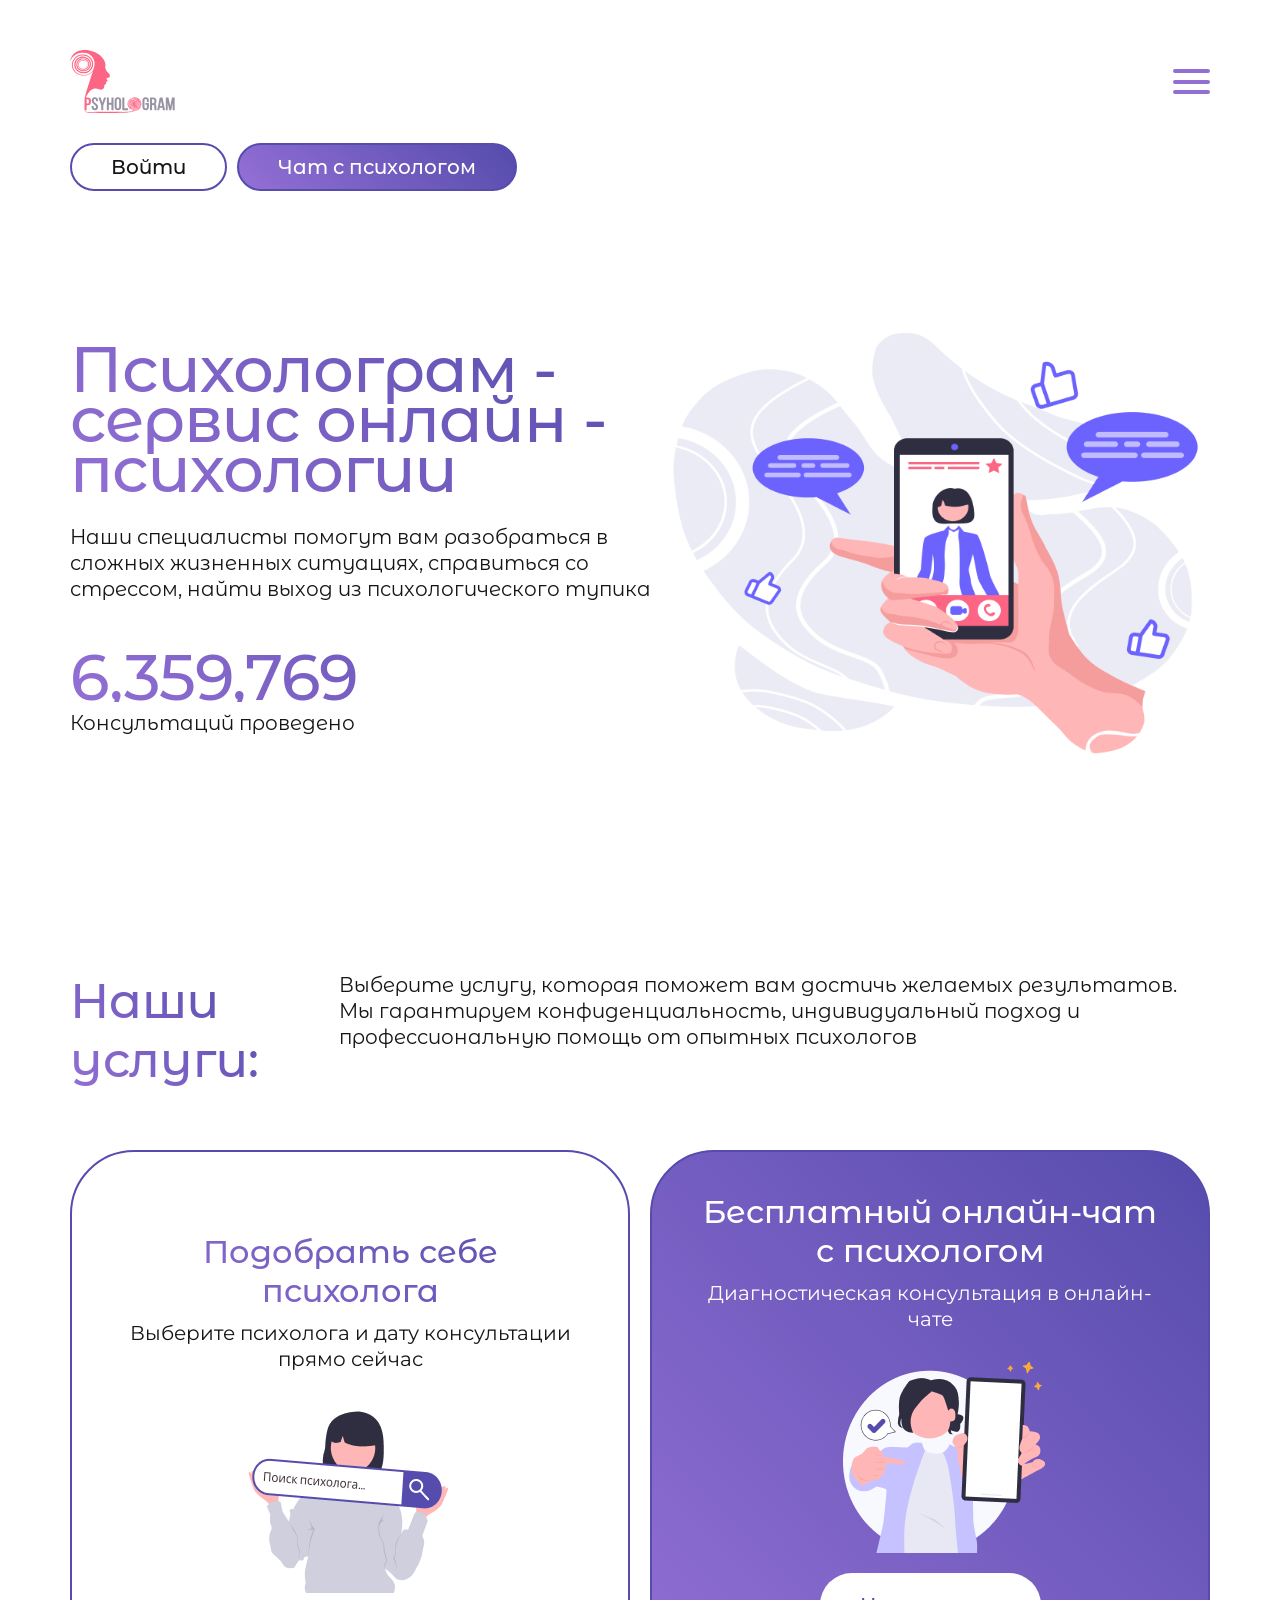
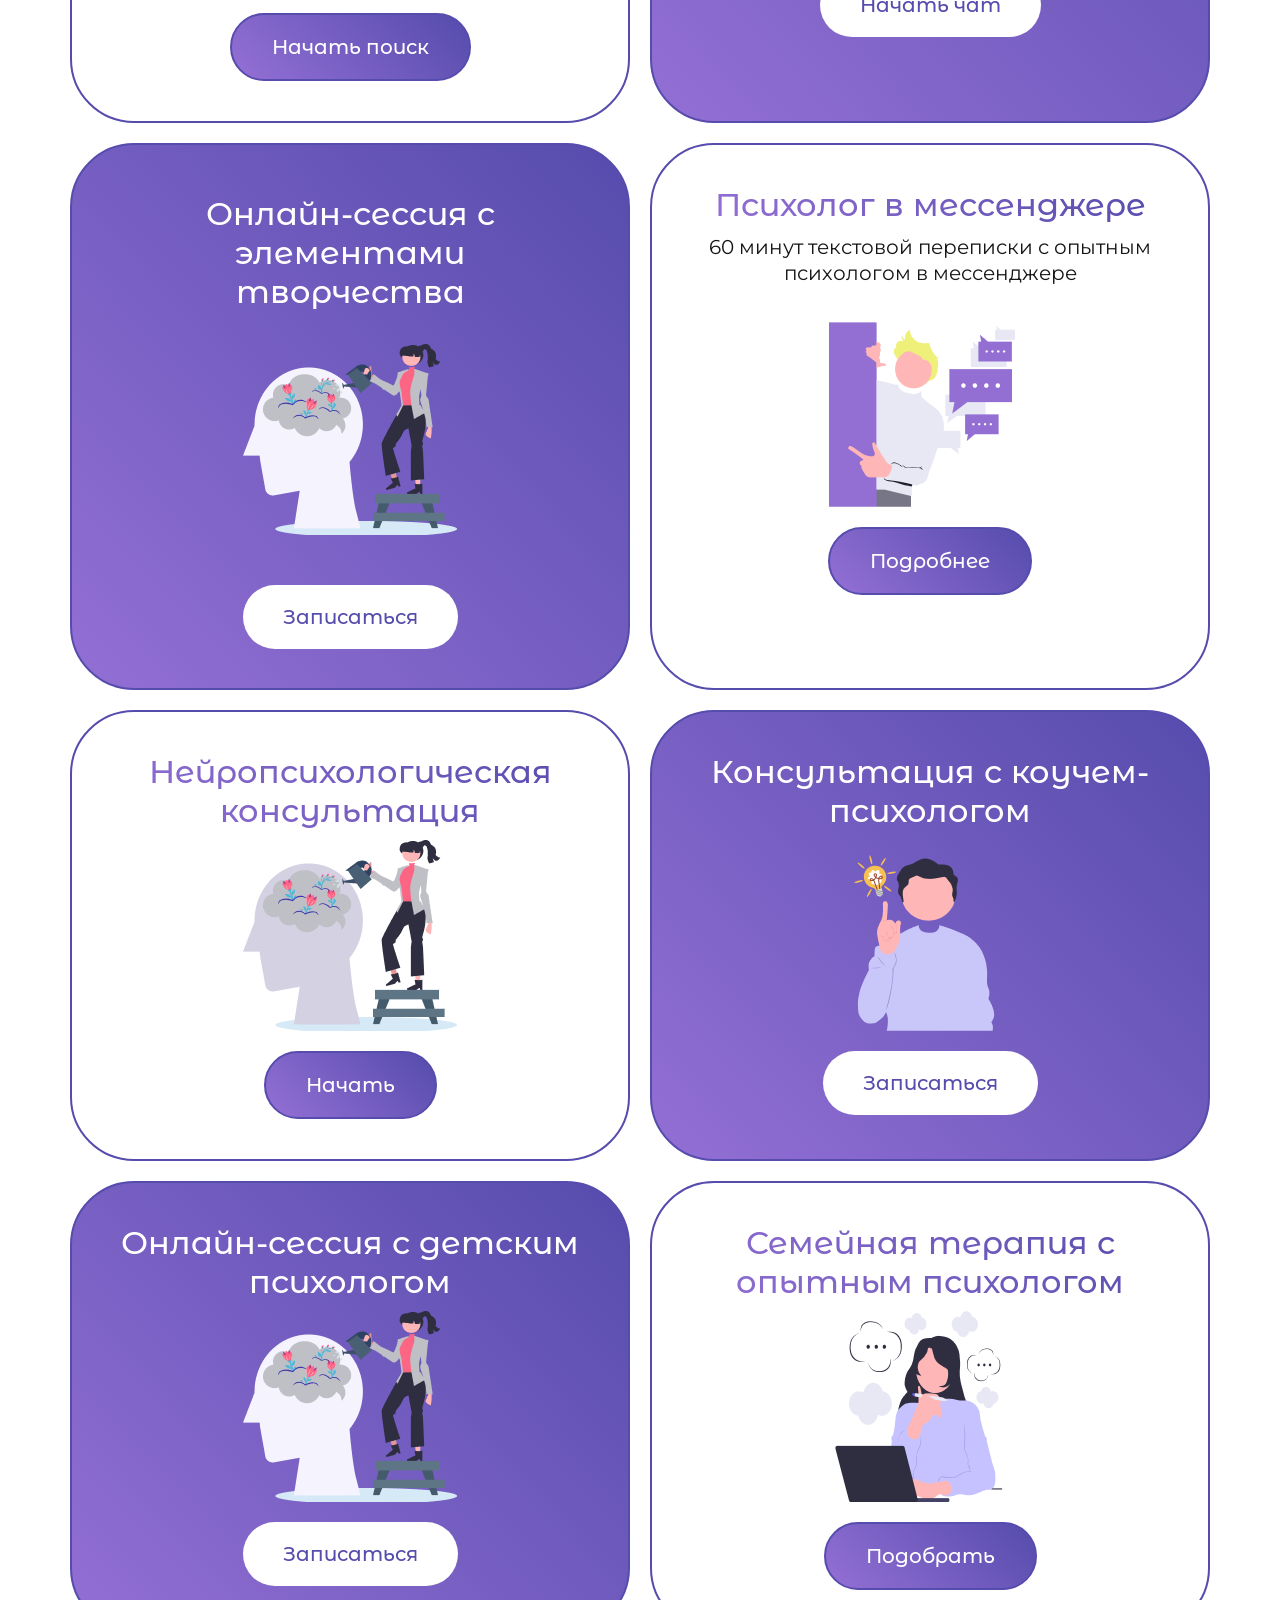
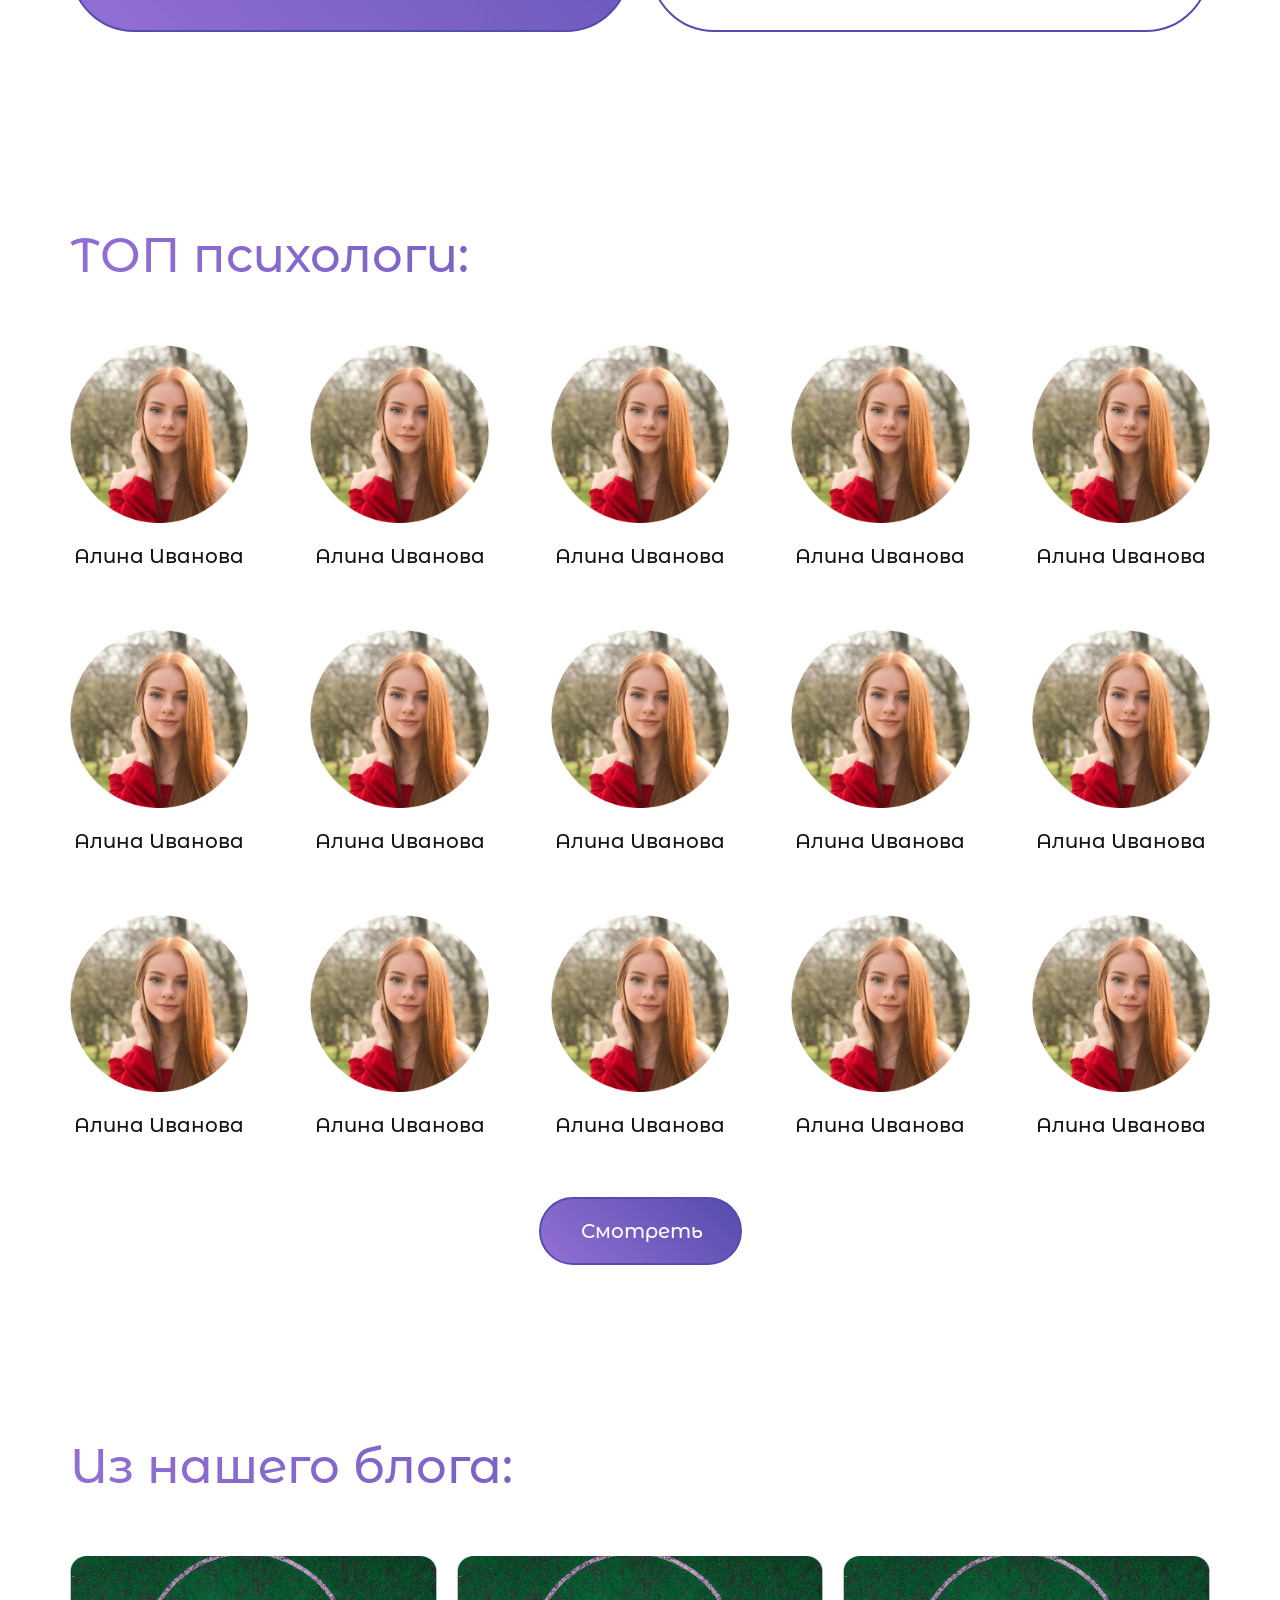
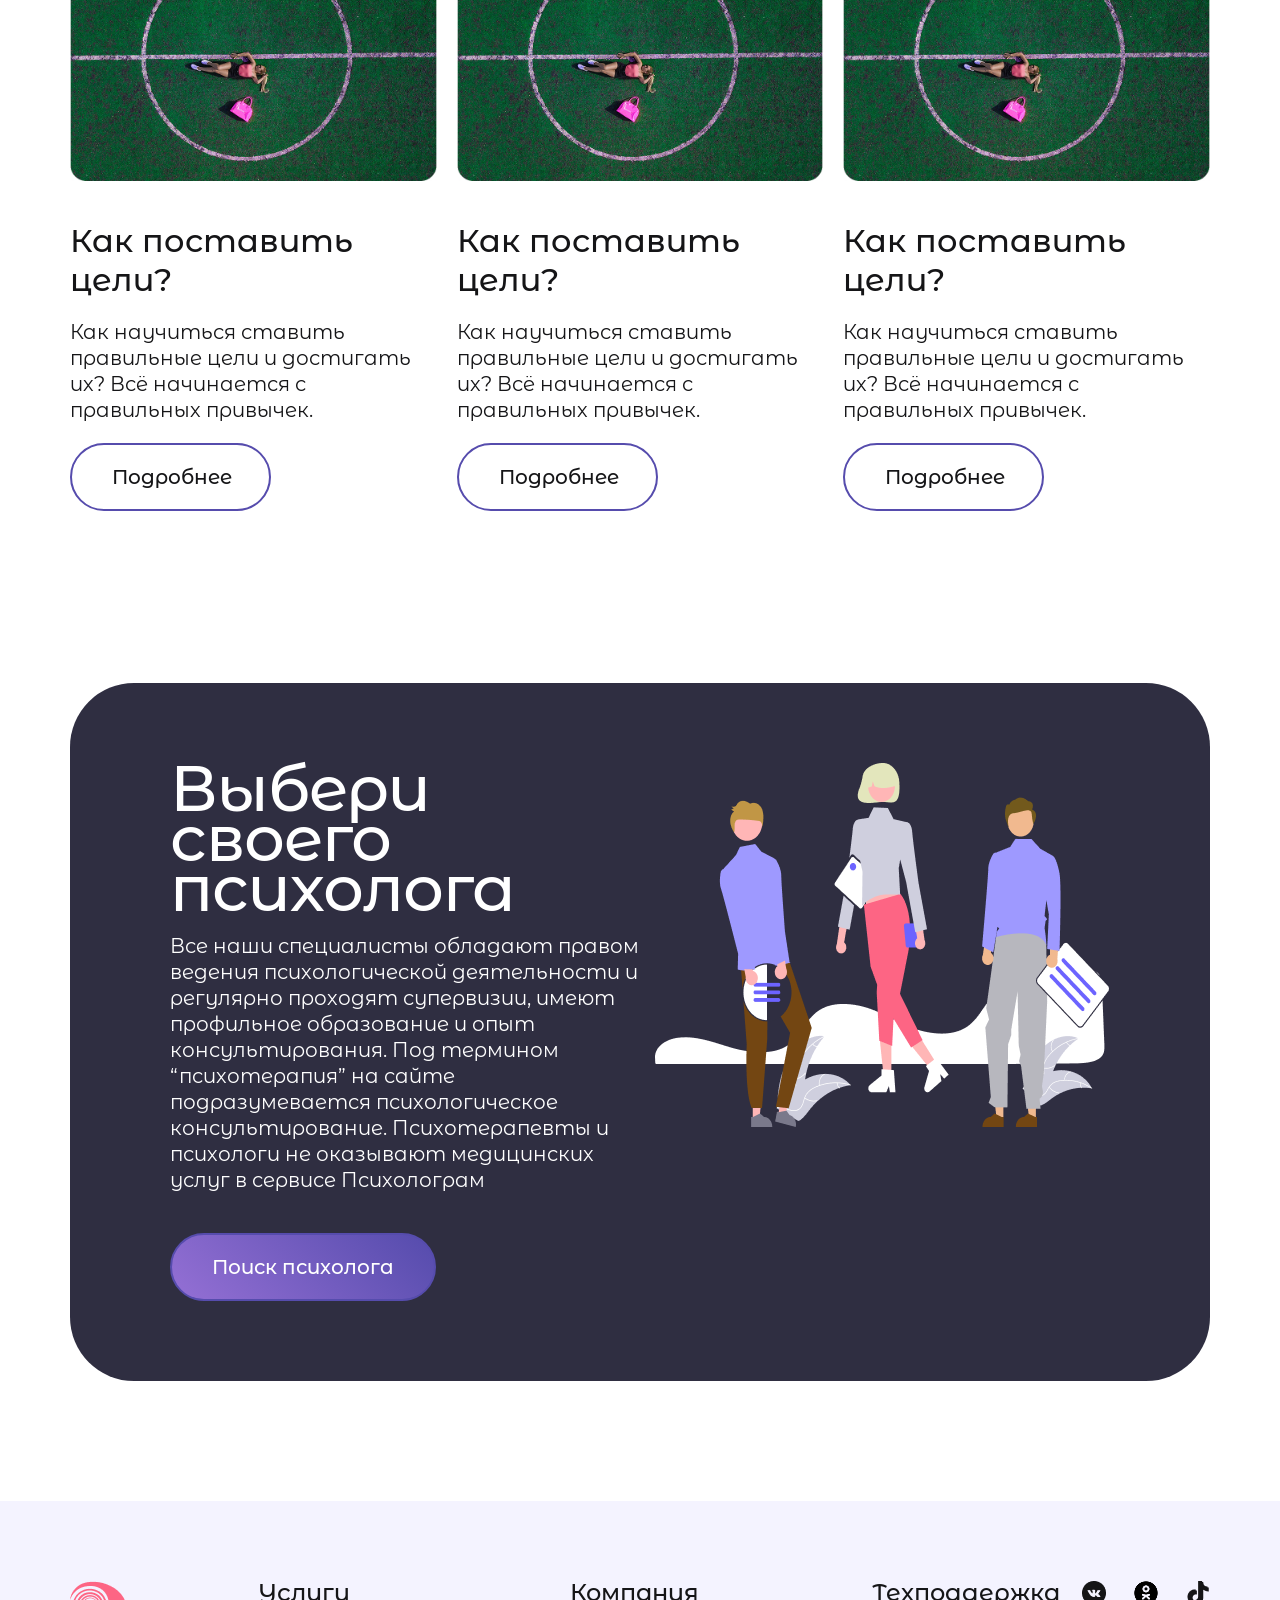
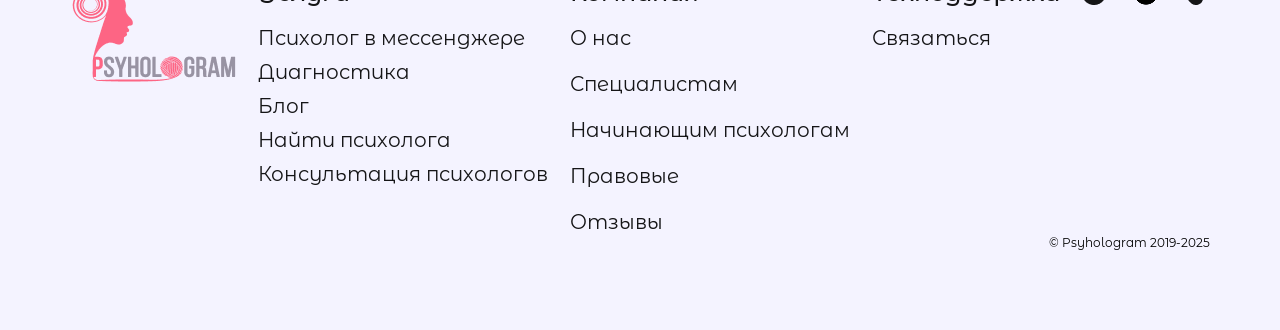
==== commit ea391728: "fix bag" ====
--- a/index.html
+++ b/index.html
@@ -88,13 +88,13 @@
             <div class="header__mobile-nav">
               <ul class="header__mobile-nav-list">
                 <li class="header__mobile-nav-item">
-                  <a href="#" class="header__mobile-nav-link text-item text-hover-link">Главная</a>
+                  <a href="#hero" class="header__mobile-nav-link text-item text-hover-link menu-link">Главная</a>
                 </li>
                 <li class="header__nav-item">
-                  <a href="#" class="header__mobile-nav-link text-item text-hover-link">Найти психолога</a>
+                  <a href="#search" class="header__mobile-nav-link text-item text-hover-link menu-link">Найти психолога</a>
                 </li>
                 <li class="header__mobile-nav-item">
-                  <a href="#" class="header__mobile-nav-link text-item text-hover-link">Блог</a>
+                  <a href="#blog" class="header__mobile-nav-link text-item text-hover-link menu-link">Блог</a>
                 </li>
                 <li class="header__mobile-nav-item">
                   <a href="#" class="header__mobile-dropdown-link header__mobile-nav-link text-item text-hover-link">
@@ -108,28 +108,28 @@
                   <nav class="header__mobile-dropdown-nav">
                     <ul class="header__mobile-dropdown-list">
                       <li class="header__mobile-dropdown-item">
-                        <a class="header__mobile-dropdown-link text-item text-item-regular" href="#">Психолог в мессенджере</a>
+                        <a class="header__mobile-dropdown-link text-item text-item-regular menu-link" href="#">Психолог в мессенджере</a>
                       </li>
                       <li class="header__mobile-dropdown-item">
-                        <a class="header__mobile-dropdown-link text-item text-item-regular" href="#">Творчество+психолог</a>
+                        <a class="header__mobile-dropdown-link text-item text-item-regular menu-link" href="#">Творчество+психолог</a>
                       </li>
                       <li class="header__mobile-dropdown-item">
-                        <a class="header__mobile-dropdown-link text-item text-item-regular" href="#">Семейная терапия</a>
+                        <a class="header__mobile-dropdown-link text-item text-item-regular menu-link" href="#">Семейная терапия</a>
                       </li>
                       <li class="header__mobile-dropdown-item">
-                        <a class="header__mobile-dropdown-link text-item text-item-regular" href="#">Детский психолог</a>
+                        <a class="header__mobile-dropdown-link text-item text-item-regular menu-link" href="#">Детский психолог</a>
                       </li>
                       <li class="header__mobile-dropdown-item">
-                        <a class="header__mobile-dropdown-link text-item text-item-regular" href="#">Нейропсихолог</a>
+                        <a class="header__mobile-dropdown-link text-item text-item-regular menu-link" href="#">Нейропсихолог</a>
                       </li>
                       <li class="header__mobile-dropdown-item">
-                        <a class="header__mobile-dropdown-link text-item text-item-regular" href="#">Психокоучинг</a>
+                        <a class="header__mobile-dropdown-link text-item text-item-regular menu-link" href="#">Психокоучинг</a>
                       </li>
                     </ul>
                   </nav>                                  
                 </li>
                 <li class="header__mobile-nav-item">
-                  <a href="#" class="header__mobile-nav-link text-item text-hover-link">О нас</a>
+                  <a href="#" class="header__mobile-nav-link text-item text-hover-link menu-link">О нас</a>
                 </li>
               </ul>
               <div class="header__mobile-nav-btn">
@@ -227,6 +227,67 @@
               <a class="services__card-link button button-blueviolet" href="#">Подобрать</a>
             </li>
           </ul>
+          <ul class="services__list services__list-two">
+            <li class="services__card services__card-one search__card-white">
+              <h3 class="services__card-title text-title-h3">Подобрать себе психолога</h3>
+              <p class="services__card-description text-p">Выберите психолога и дату консультации прямо сейчас</p>
+              <div class="services__card-image">
+                <img src="assets/image/services/1.png" alt="">
+              </div>        
+              <a class="services__card-link button button-blueviolet" href="#">Начать поиск</a>
+            </li>
+            <li class="services__card services__card-two services__card-blue">
+              <h3 class="services__card-title text-title-h3">Бесплатный онлайн-чат с психологом </h3>
+              <p class="services__card-description text-p">Диагностическая консультация в онлайн-чате</p>
+              <div class="services__card-image">
+                <img src="assets/image/services/2.png" alt="">
+              </div>        
+              <a class="services__card-link button button-white" href="#">Начать чат</a>
+            </li>
+            <li class="services__card services__card-four search__card-white">
+              <h3 class="services__card-title text-title-h3">Психолог в мессенджере</h3>
+              <p class="services__card-description text-p">60 минут текстовой переписки с опытным психологом в мессенджере</p>
+              <div class="services__card-image">
+                <img src="assets/image/services/4.png" alt="">
+              </div>        
+              <a class="services__card-link button button-blueviolet" href="#">Подробнее</a>
+            </li>
+            <li class="services__card services__card-blue services__card-three">
+              <h3 class="services__card-title text-title-h3">Онлайн-сессия с элементами творчества</h3>
+              <div class="services__card-image">
+                <img src="assets/image/services/3.png" alt="">
+              </div>        
+              <a class="services__card-link button button-white" href="#">Записаться</a>
+            </li>
+            <li class="services__card services__card-five search__card-white">
+              <h3 class="services__card-title text-title-h3">Нейропсихологическая консультация</h3>
+              <div class="services__card-image">
+                <img src="assets/image/services/5.png" alt="">
+              </div>        
+              <a class="services__card-link button button-blueviolet" href="#">Начать</a>
+            </li>
+            <li class="services__card services__card-six services__card-blue">
+              <h3 class="services__card-title text-title-h3">Консультация с коучем-психологом</h3>
+              <div class="services__card-image">
+                <img src="assets/image/services/6.png" alt="">
+              </div>        
+              <a class="services__card-link button button-white" href="#">Записаться</a>
+            </li>
+            <li class="services__card search__card-eth search__card-white">
+              <h3 class="services__card-title text-title-h3">Семейная терапия с опытным психологом</h3>
+              <div class="services__card-image">
+                <img src="assets/image/services/8.png" alt="">
+              </div>        
+              <a class="services__card-link button button-blueviolet" href="#">Подобрать</a>
+            </li>
+            <li class="services__card services__card-seven services__card-blue">
+              <h3 class="services__card-title text-title-h3">Онлайн-сессия с детским психологом</h3>
+              <div class="services__card-image">
+                <img src="assets/image/services/3.png" alt="">
+              </div>        
+              <a class="services__card-link button button-white" href="#">Записаться</a>
+            </li>
+          </ul>
         </div>
       </section>
       <section class="top-psychologists" id="top-psychologists">
@@ -429,6 +490,7 @@
               </li>
             </ul>
           </div>
+          <div class="footer__col footer__col-six"></div>
           <div class="footer__col footer__col-four">
             <span class="text-name">Техподдержка</span>
             <ul class="footer__list">
--- a/assets/css/main.css
+++ b/assets/css/main.css
@@ -421,6 +421,7 @@
 @media (max-width: 1000px) {
   .text-title-h3 {
     font-size: 25px;
+    line-height: 24px;
   }
 }
 @media (max-width: 500px) {
@@ -696,6 +697,10 @@
   .container {
     max-width: 400px;
   }
+}
+
+.no-scroll {
+  overflow: hidden;
 }
 
 .header {
@@ -1251,6 +1256,21 @@
 }
 @media (max-width: 1000px) {
   .services__list {
+    display: none;
+  }
+}
+.services__list-two {
+  display: none;
+}
+@media (max-width: 1000px) {
+  .services__list-two {
+    display: grid;
+    gap: 20px;
+    grid-template-columns: repeat(2, 1fr);
+  }
+}
+@media (max-width: 1000px) and (max-width: 1000px) {
+  .services__list-two {
     display: -webkit-box;
     display: -ms-flexbox;
     display: flex;
@@ -1713,15 +1733,33 @@
   display: inline-block;
   margin-bottom: 20px;
 }
-.footer__col-one {
-  -webkit-box-ordinal-group: -1;
-      -ms-flex-order: -2;
-          order: -2;
-}
-.footer__col-five {
-  -webkit-box-ordinal-group: -1;
-      -ms-flex-order: -2;
-          order: -2;
+@media (max-width: 800px) {
+  .footer__col-one {
+    -webkit-box-ordinal-group: -1;
+        -ms-flex-order: -2;
+            order: -2;
+  }
+}
+@media (max-width: 800px) {
+  .footer__col-five {
+    display: -webkit-box;
+    display: -ms-flexbox;
+    display: flex;
+    -webkit-box-pack: center;
+        -ms-flex-pack: center;
+            justify-content: center;
+    -webkit-box-ordinal-group: -1;
+        -ms-flex-order: -2;
+            order: -2;
+  }
+}
+.footer__col-six {
+  display: none;
+}
+@media (max-width: 800px) {
+  .footer__col-six {
+    display: block;
+  }
 }
 .footer__list {
   display: -webkit-box;
@@ -1761,4 +1799,9 @@
   font-size: 12px;
   font-weight: 400;
   line-height: 15px;
+}
+@media (max-width: 800px) {
+  .footer__copyright {
+    display: none;
+  }
 }
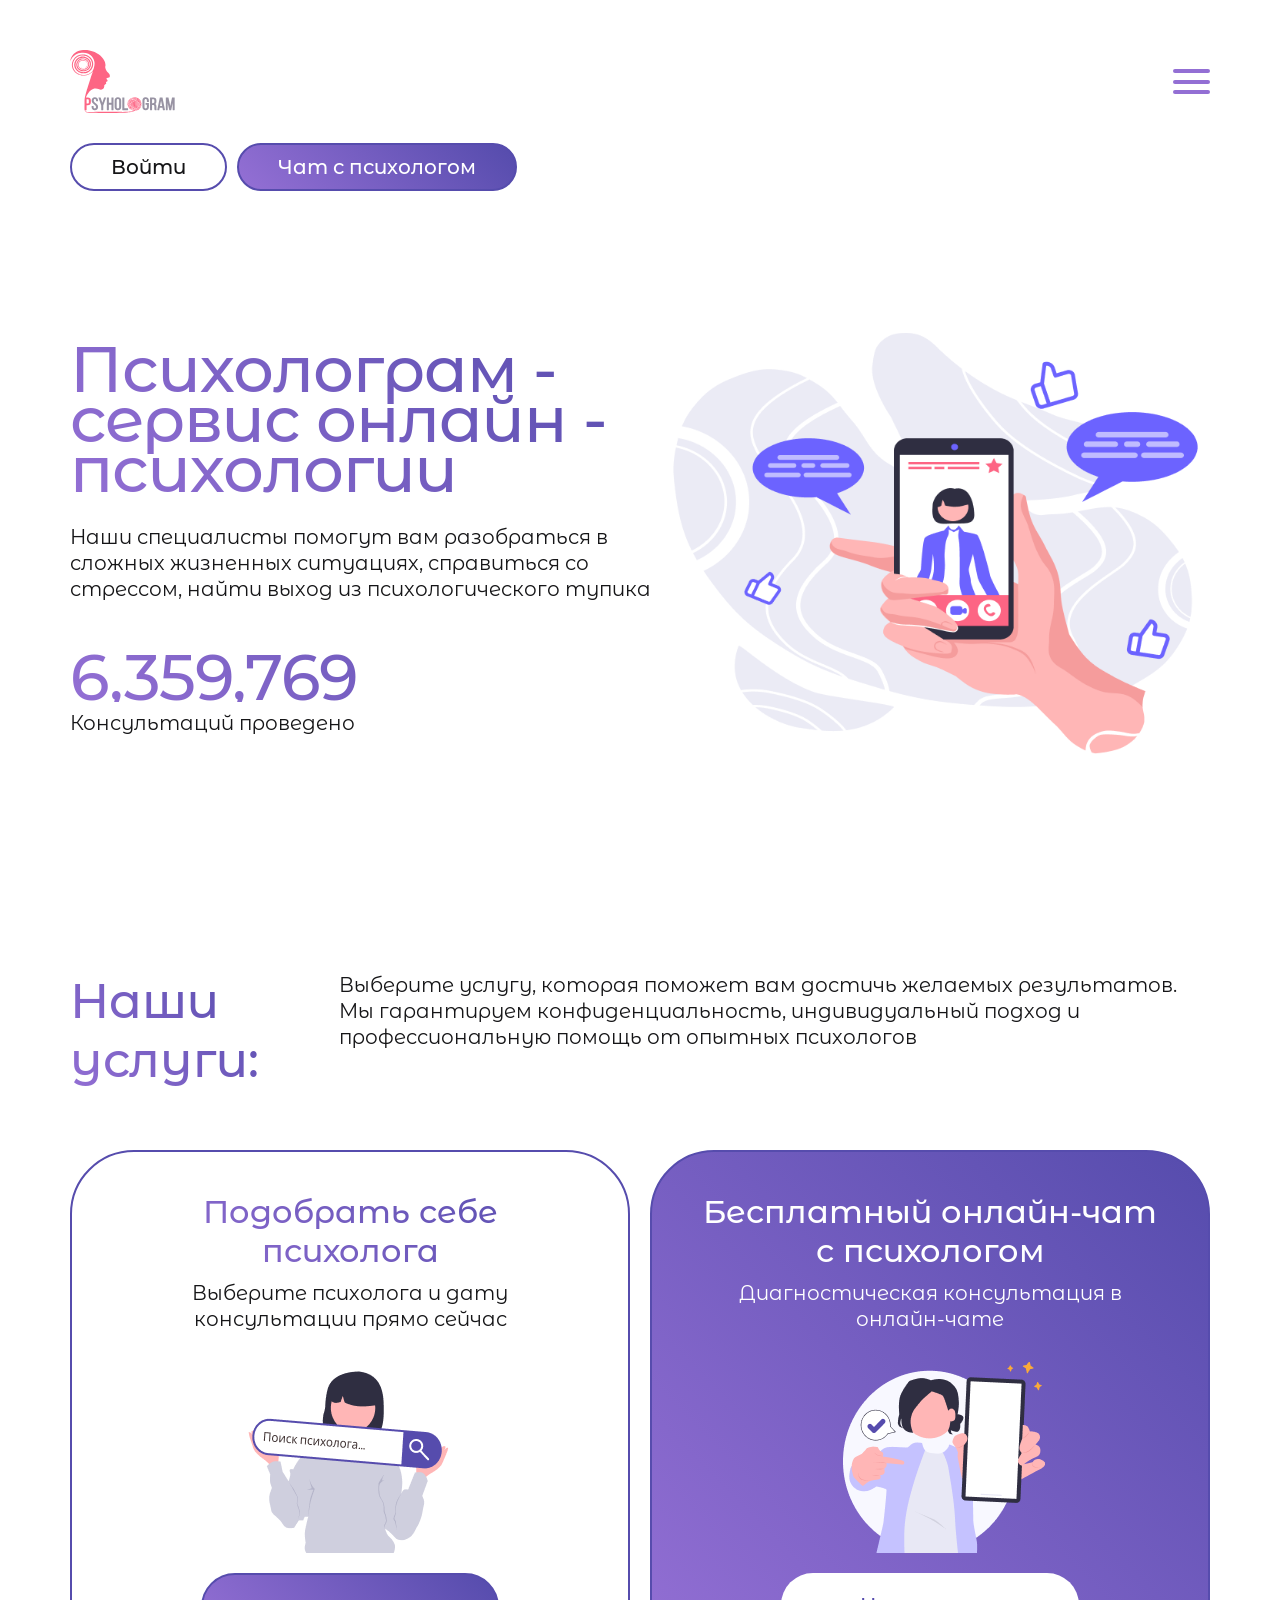
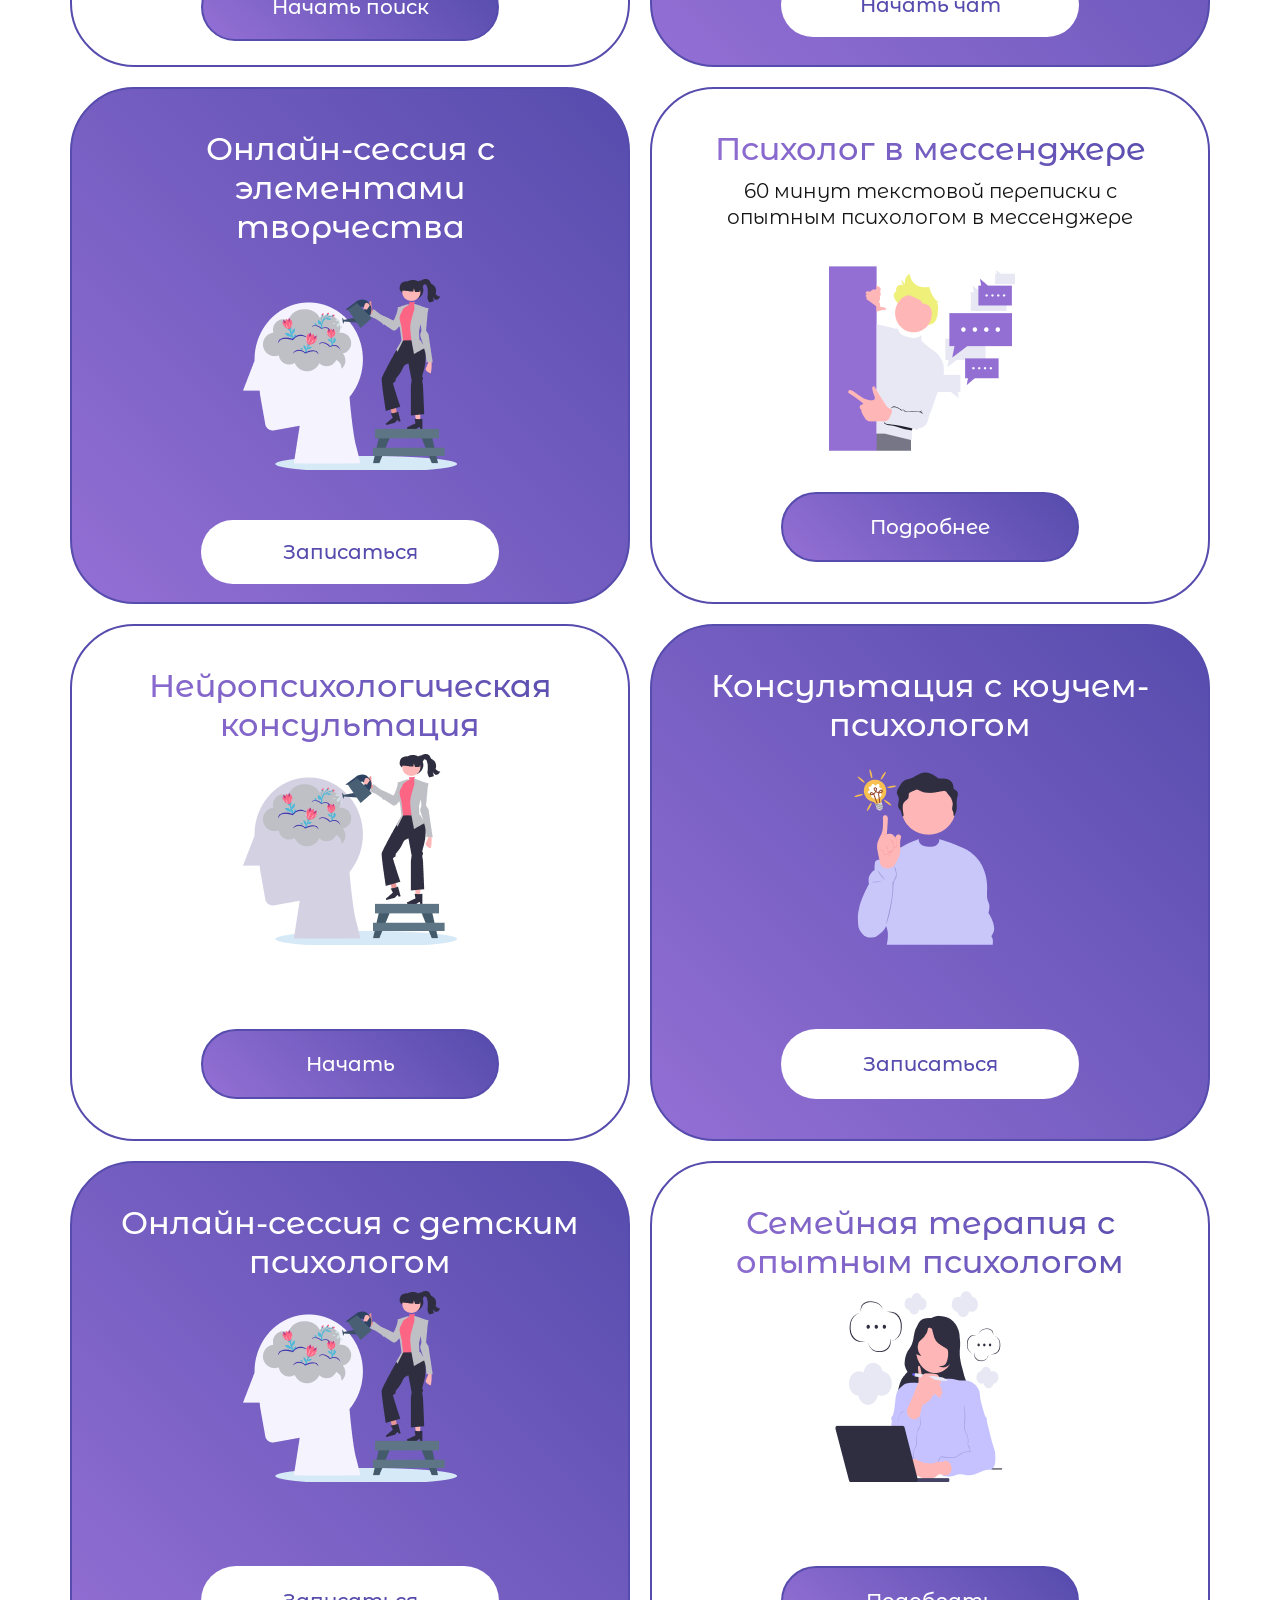
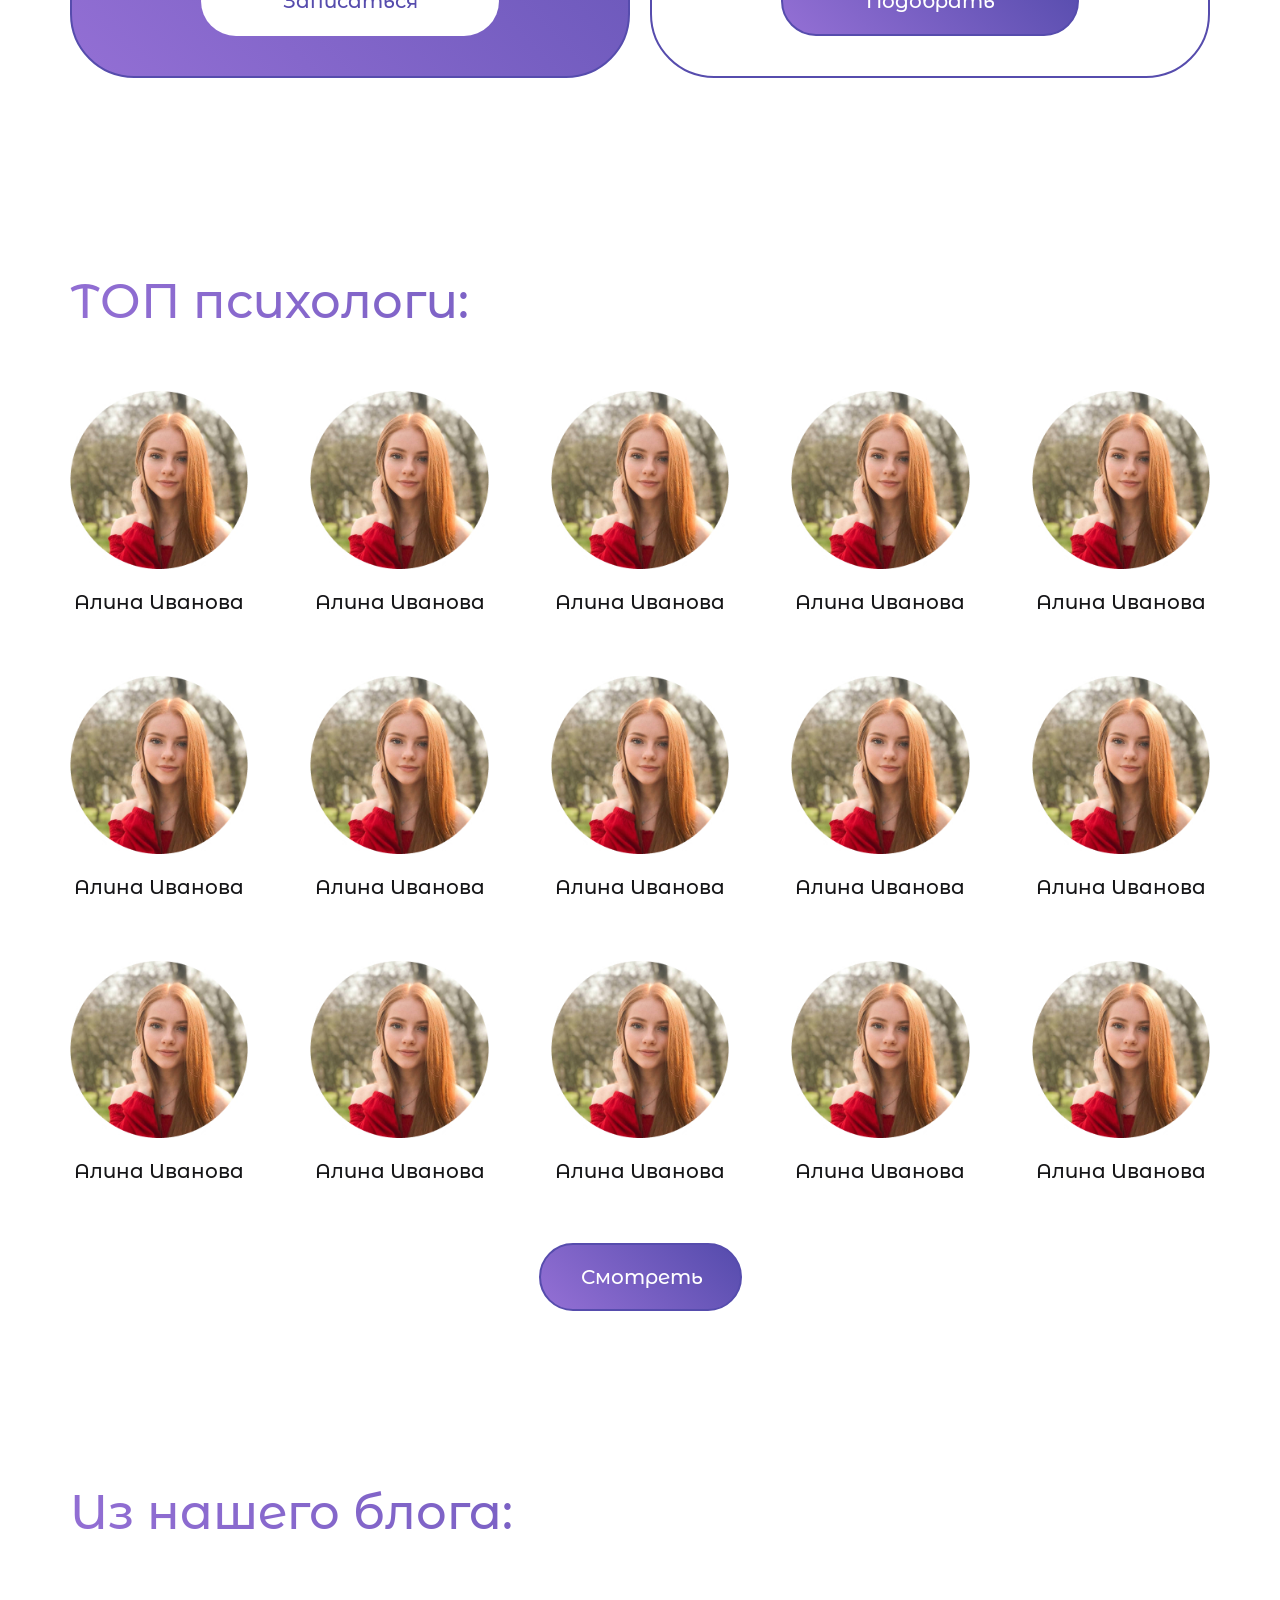
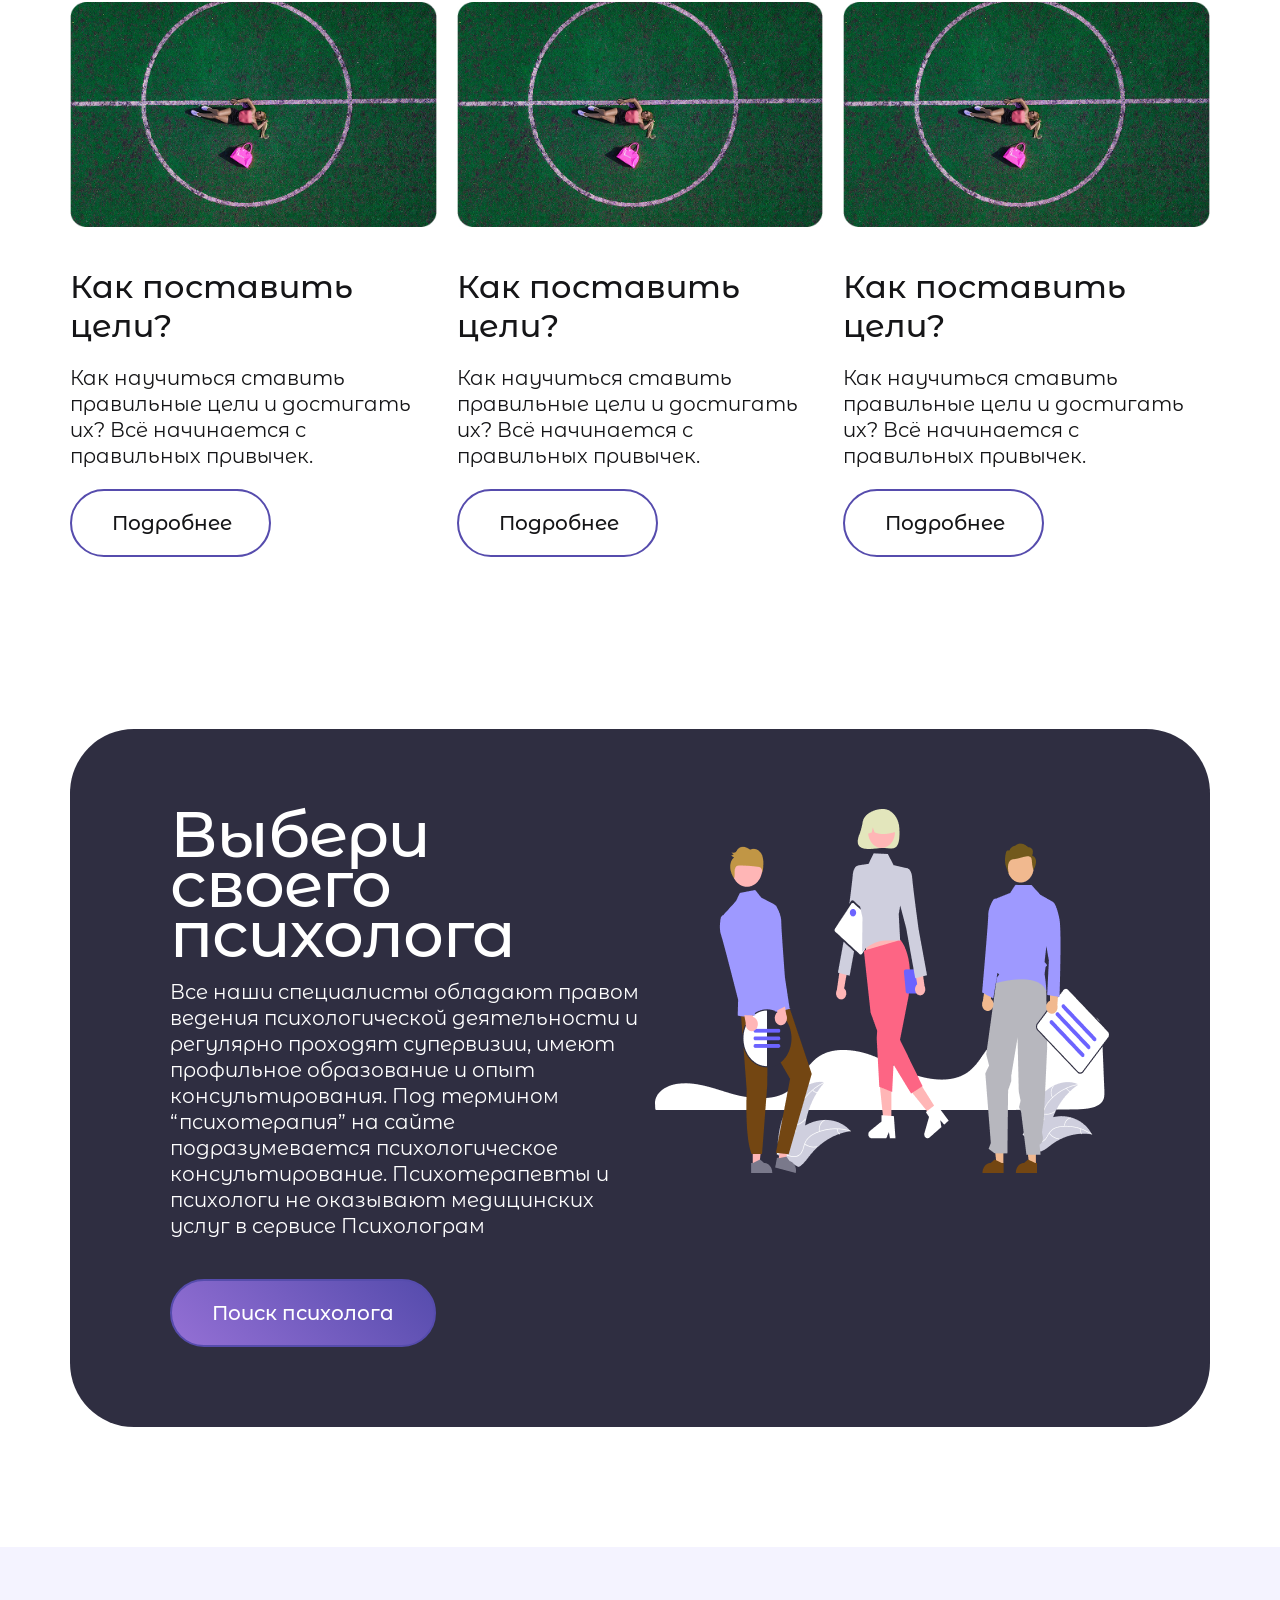
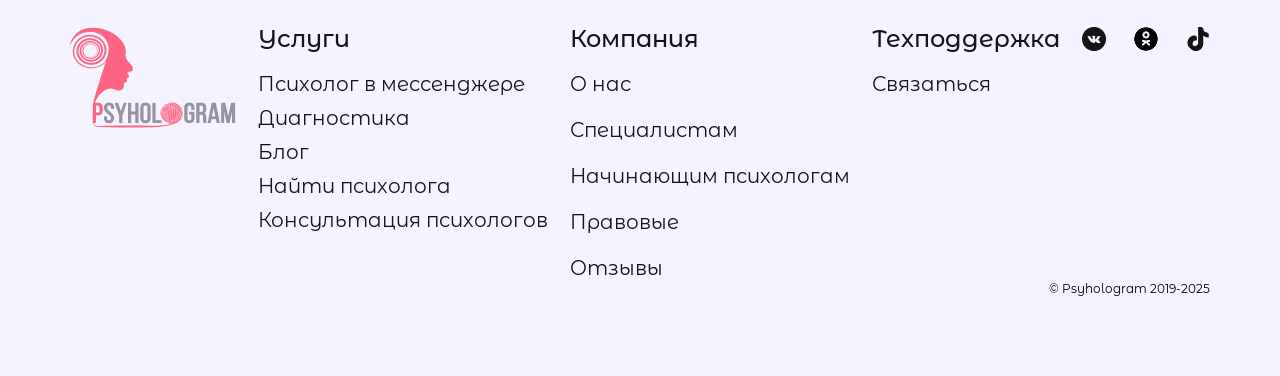
==== commit 7cf6633e: "fix card" ====
--- a/index.html
+++ b/index.html
@@ -168,123 +168,155 @@
           </div>
           <ul class="services__list">
             <li class="services__card services__card-one search__card-white">
-              <h3 class="services__card-title text-title-h3">Подобрать себе психолога</h3>
-              <p class="services__card-description text-p">Выберите психолога и дату консультации прямо сейчас</p>
-              <div class="services__card-image">
-                <img src="assets/image/services/1.png" alt="">
-              </div>        
+              <div class="services__card-info">
+                <h3 class="services__card-title text-title-h3">Подобрать себе психолога</h3>
+                <p class="services__card-description text-p">Выберите психолога и дату консультации прямо сейчас</p>
+                <div class="services__card-image">
+                  <img src="assets/image/services/1.png" alt="">
+                </div>  
+              </div>      
               <a class="services__card-link button button-blueviolet" href="#">Начать поиск</a>
             </li>
             <li class="services__card services__card-two services__card-blue">
-              <h3 class="services__card-title text-title-h3">Бесплатный онлайн-чат с психологом </h3>
-              <p class="services__card-description text-p">Диагностическая консультация в онлайн-чате</p>
-              <div class="services__card-image">
-                <img src="assets/image/services/2.png" alt="">
-              </div>        
+              <div class="services__card-info">
+                <h3 class="services__card-title text-title-h3">Бесплатный онлайн-чат с психологом </h3>
+                <p class="services__card-description text-p">Диагностическая консультация в онлайн-чате</p>
+                <div class="services__card-image">
+                  <img src="assets/image/services/2.png" alt="">
+                </div> 
+              </div>       
               <a class="services__card-link button button-white" href="#">Начать чат</a>
             </li>
             <li class="services__card services__card-blue services__card-three">
-              <h3 class="services__card-title text-title-h3">Онлайн-сессия с элементами творчества</h3>
-              <div class="services__card-image">
-                <img src="assets/image/services/3.png" alt="">
-              </div>        
+              <div class="services__card-info">
+                <h3 class="services__card-title text-title-h3">Онлайн-сессия с элементами творчества</h3>
+                <div class="services__card-image">
+                  <img src="assets/image/services/3.png" alt="">
+                </div> 
+              </div>       
               <a class="services__card-link button button-white" href="#">Записаться</a>
             </li>
             <li class="services__card services__card-four search__card-white">
-              <h3 class="services__card-title text-title-h3">Психолог в мессенджере</h3>
-              <p class="services__card-description text-p">60 минут текстовой переписки с опытным психологом в мессенджере</p>
-              <div class="services__card-image">
-                <img src="assets/image/services/4.png" alt="">
-              </div>        
+              <div class="services__card-info">
+                <h3 class="services__card-title text-title-h3">Психолог в мессенджере</h3>
+                <p class="services__card-description text-p">60 минут текстовой переписки с опытным психологом в мессенджере</p>
+                <div class="services__card-image">
+                  <img src="assets/image/services/4.png" alt="">
+                </div> 
+              </div>       
               <a class="services__card-link button button-blueviolet" href="#">Подробнее</a>
             </li>
             <li class="services__card services__card-five search__card-white">
-              <h3 class="services__card-title text-title-h3">Нейропсихологическая консультация</h3>
-              <div class="services__card-image">
-                <img src="assets/image/services/5.png" alt="">
-              </div>        
+              <div class="services__card-info">
+                <h3 class="services__card-title text-title-h3">Нейропсихологическая консультация</h3>
+                <div class="services__card-image">
+                  <img src="assets/image/services/5.png" alt="">
+                </div> 
+              </div>       
               <a class="services__card-link button button-blueviolet" href="#">Начать</a>
             </li>
             <li class="services__card services__card-six services__card-blue">
-              <h3 class="services__card-title text-title-h3">Консультация с коучем-психологом</h3>
-              <div class="services__card-image">
-                <img src="assets/image/services/6.png" alt="">
-              </div>        
+              <div class="services__card-info">
+                <h3 class="services__card-title text-title-h3">Консультация с коучем-психологом</h3>
+                <div class="services__card-image">
+                  <img src="assets/image/services/6.png" alt="">
+                </div>   
+              </div>     
               <a class="services__card-link button button-white" href="#">Записаться</a>
             </li>
             <li class="services__card services__card-seven services__card-blue">
-              <h3 class="services__card-title text-title-h3">Онлайн-сессия с детским психологом</h3>
-              <div class="services__card-image">
-                <img src="assets/image/services/3.png" alt="">
-              </div>        
+              <div class="services__card-info">
+                <h3 class="services__card-title text-title-h3">Онлайн-сессия с детским психологом</h3>
+                <div class="services__card-image">
+                  <img src="assets/image/services/3.png" alt="">
+                </div>  
+              </div>      
               <a class="services__card-link button button-white" href="#">Записаться</a>
             </li>
             <li class="services__card search__card-eth search__card-white">
-              <h3 class="services__card-title text-title-h3">Семейная терапия с опытным психологом</h3>
-              <div class="services__card-image">
-                <img src="assets/image/services/8.png" alt="">
-              </div>        
+              <div class="services__card-info">
+                <h3 class="services__card-title text-title-h3">Семейная терапия с опытным психологом</h3>
+                <div class="services__card-image">
+                  <img src="assets/image/services/8.png" alt="">
+                </div>  
+              </div>      
               <a class="services__card-link button button-blueviolet" href="#">Подобрать</a>
             </li>
           </ul>
           <ul class="services__list services__list-two">
             <li class="services__card services__card-one search__card-white">
-              <h3 class="services__card-title text-title-h3">Подобрать себе психолога</h3>
-              <p class="services__card-description text-p">Выберите психолога и дату консультации прямо сейчас</p>
-              <div class="services__card-image">
-                <img src="assets/image/services/1.png" alt="">
-              </div>        
+              <div class="services__card-info">
+                <h3 class="services__card-title services__card-title-two text-title-h3">Подобрать себе психолога</h3>
+                <p class="services__card-description text-p">Выберите психолога и дату консультации прямо сейчас</p>
+                <div class="services__card-image">
+                  <img src="assets/image/services/1.png" alt="">
+                </div> 
+              </div>       
               <a class="services__card-link button button-blueviolet" href="#">Начать поиск</a>
             </li>
             <li class="services__card services__card-two services__card-blue">
-              <h3 class="services__card-title text-title-h3">Бесплатный онлайн-чат с психологом </h3>
-              <p class="services__card-description text-p">Диагностическая консультация в онлайн-чате</p>
-              <div class="services__card-image">
-                <img src="assets/image/services/2.png" alt="">
+              <div class="services__card-info">
+                <h3 class="services__card-title services__card-title-two text-title-h3">Бесплатный онлайн-чат с психологом </h3>
+                <p class="services__card-description text-p">Диагностическая консультация в онлайн-чате</p>
+                <div class="services__card-image">
+                  <img src="assets/image/services/2.png" alt="">
+                </div>
               </div>        
               <a class="services__card-link button button-white" href="#">Начать чат</a>
             </li>
             <li class="services__card services__card-four search__card-white">
-              <h3 class="services__card-title text-title-h3">Психолог в мессенджере</h3>
-              <p class="services__card-description text-p">60 минут текстовой переписки с опытным психологом в мессенджере</p>
-              <div class="services__card-image">
-                <img src="assets/image/services/4.png" alt="">
+              <div class="services__card-info">
+                <h3 class="services__card-title services__card-title-two text-title-h3">Психолог в мессенджере</h3>
+                <p class="services__card-description text-p">60 минут текстовой переписки с опытным психологом в мессенджере</p>
+                <div class="services__card-image">
+                  <img src="assets/image/services/4.png" alt="">
+                </div>
               </div>        
               <a class="services__card-link button button-blueviolet" href="#">Подробнее</a>
             </li>
             <li class="services__card services__card-blue services__card-three">
-              <h3 class="services__card-title text-title-h3">Онлайн-сессия с элементами творчества</h3>
-              <div class="services__card-image">
-                <img src="assets/image/services/3.png" alt="">
-              </div>        
+              <div class="services__card-info">
+                <h3 class="services__card-title text-title-h3">Онлайн-сессия с элементами творчества</h3>
+                <div class="services__card-image">
+                  <img src="assets/image/services/3.png" alt="">
+                </div> 
+              </div>       
               <a class="services__card-link button button-white" href="#">Записаться</a>
             </li>
             <li class="services__card services__card-five search__card-white">
-              <h3 class="services__card-title text-title-h3">Нейропсихологическая консультация</h3>
-              <div class="services__card-image">
-                <img src="assets/image/services/5.png" alt="">
-              </div>        
+              <div class="services__card-info">
+                <h3 class="services__card-title text-title-h3">Нейропсихологическая консультация</h3>
+                <div class="services__card-image">
+                  <img src="assets/image/services/5.png" alt="">
+                </div> 
+              </div>       
               <a class="services__card-link button button-blueviolet" href="#">Начать</a>
             </li>
             <li class="services__card services__card-six services__card-blue">
-              <h3 class="services__card-title text-title-h3">Консультация с коучем-психологом</h3>
-              <div class="services__card-image">
-                <img src="assets/image/services/6.png" alt="">
-              </div>        
+              <div class="services__card-info">
+                <h3 class="services__card-title text-title-h3">Консультация с коучем-психологом</h3>
+                <div class="services__card-image">
+                  <img src="assets/image/services/6.png" alt="">
+                </div> 
+              </div>       
               <a class="services__card-link button button-white" href="#">Записаться</a>
             </li>
             <li class="services__card search__card-eth search__card-white">
-              <h3 class="services__card-title text-title-h3">Семейная терапия с опытным психологом</h3>
-              <div class="services__card-image">
-                <img src="assets/image/services/8.png" alt="">
-              </div>        
+              <div class="services__card-info">
+                <h3 class="services__card-title text-title-h3">Семейная терапия с опытным психологом</h3>
+                <div class="services__card-image">
+                  <img src="assets/image/services/8.png" alt="">
+                </div> 
+              </div>       
               <a class="services__card-link button button-blueviolet" href="#">Подобрать</a>
             </li>
             <li class="services__card services__card-seven services__card-blue">
-              <h3 class="services__card-title text-title-h3">Онлайн-сессия с детским психологом</h3>
-              <div class="services__card-image">
-                <img src="assets/image/services/3.png" alt="">
-              </div>        
+              <div class="services__card-info">
+                <h3 class="services__card-title text-title-h3">Онлайн-сессия с детским психологом</h3>
+                <div class="services__card-image">
+                  <img src="assets/image/services/3.png" alt="">
+                </div> 
+              </div>       
               <a class="services__card-link button button-white" href="#">Записаться</a>
             </li>
           </ul>
--- a/assets/css/main.css
+++ b/assets/css/main.css
@@ -1253,6 +1253,7 @@
   display: grid;
   gap: 20px;
   grid-template-columns: repeat(2, 1fr);
+  grid-template-rows: repeat(4, 517px);
 }
 @media (max-width: 1000px) {
   .services__list {
@@ -1267,20 +1268,22 @@
     display: grid;
     gap: 20px;
     grid-template-columns: repeat(2, 1fr);
+    grid-template-rows: repeat(4, 517px);
   }
 }
 @media (max-width: 1000px) and (max-width: 1000px) {
   .services__list-two {
-    display: -webkit-box;
-    display: -ms-flexbox;
-    display: flex;
-    -webkit-box-orient: vertical;
-    -webkit-box-direction: normal;
-        -ms-flex-direction: column;
-            flex-direction: column;
+    display: grid;
+    grid-template-columns: repeat(1, 1fr);
+    grid-template-rows: repeat(8, auto);
     gap: 20px;
     -ms-flex-wrap: wrap;
         flex-wrap: wrap;
+  }
+}
+@media (max-width: 1000px) and (max-width: 600px) {
+  .services__list-two {
+    grid-template-rows: repeat(8, 388px);
   }
 }
 .services__card {
@@ -1295,6 +1298,9 @@
       -ms-flex-align: center;
           align-items: center;
   text-align: center;
+  -webkit-box-pack: justify;
+      -ms-flex-pack: justify;
+          justify-content: space-between;
   padding: 40px 47px;
   border: 2px solid var(--blueviolet-dark-color);
   border-radius: 64px;
@@ -1306,25 +1312,16 @@
             order: 0;
   }
 }
-@media (max-width: 500px) {
+@media (max-width: 600px) {
   .services__card {
     padding: 40px 20px;
   }
-}
-.services__card-one {
-  padding: 80px 47px 40px;
 }
 @media (max-width: 1000px) {
   .services__card-one {
     -webkit-box-ordinal-group: 0;
         -ms-flex-order: -1;
             order: -1;
-    padding: 40px 47px;
-  }
-}
-@media (max-width: 500px) {
-  .services__card-one {
-    padding: 40px 20px;
   }
 }
 @media (max-width: 1000px) {
@@ -1334,19 +1331,6 @@
             order: -1;
   }
 }
-.services__card-three {
-  padding: 49px 53px 39px;
-}
-@media (max-width: 1000px) {
-  .services__card-three {
-    padding: 40px 47px;
-  }
-}
-@media (max-width: 500px) {
-  .services__card-three {
-    padding: 40px 20px;
-  }
-}
 .services__card-three .services__card-title {
   margin-bottom: 33px;
 }
@@ -1380,9 +1364,18 @@
 .services__card-title {
   margin-bottom: 10px;
 }
+@media (max-width: 600px) {
+  .services__card-title {
+    margin-bottom: 40px;
+  }
+}
+@media (max-width: 600px) {
+  .services__card-title-two {
+    margin-bottom: 10px;
+  }
+}
 .services__card-description {
   margin-bottom: 30px;
-  font-family: "Montserrat", sans-serif;
 }
 .services__card-image {
   margin-bottom: 20px;
@@ -1394,7 +1387,24 @@
   }
 }
 .services__card-link {
-  display: inline-block;
+  display: -webkit-box;
+  display: -ms-flexbox;
+  display: flex;
+  -webkit-box-pack: center;
+      -ms-flex-pack: center;
+          justify-content: center;
+  -webkit-box-align: center;
+      -ms-flex-align: center;
+          align-items: center;
+  width: 298px;
+  height: 70px;
+  margin: 0 auto;
+}
+@media (max-width: 600px) {
+  .services__card-link {
+    width: 186px;
+    height: 50px;
+  }
 }
 
 .top-psychologists {
@@ -1802,6 +1812,6 @@
 }
 @media (max-width: 800px) {
   .footer__copyright {
-    display: none;
+    margin-top: 20px;
   }
 }
